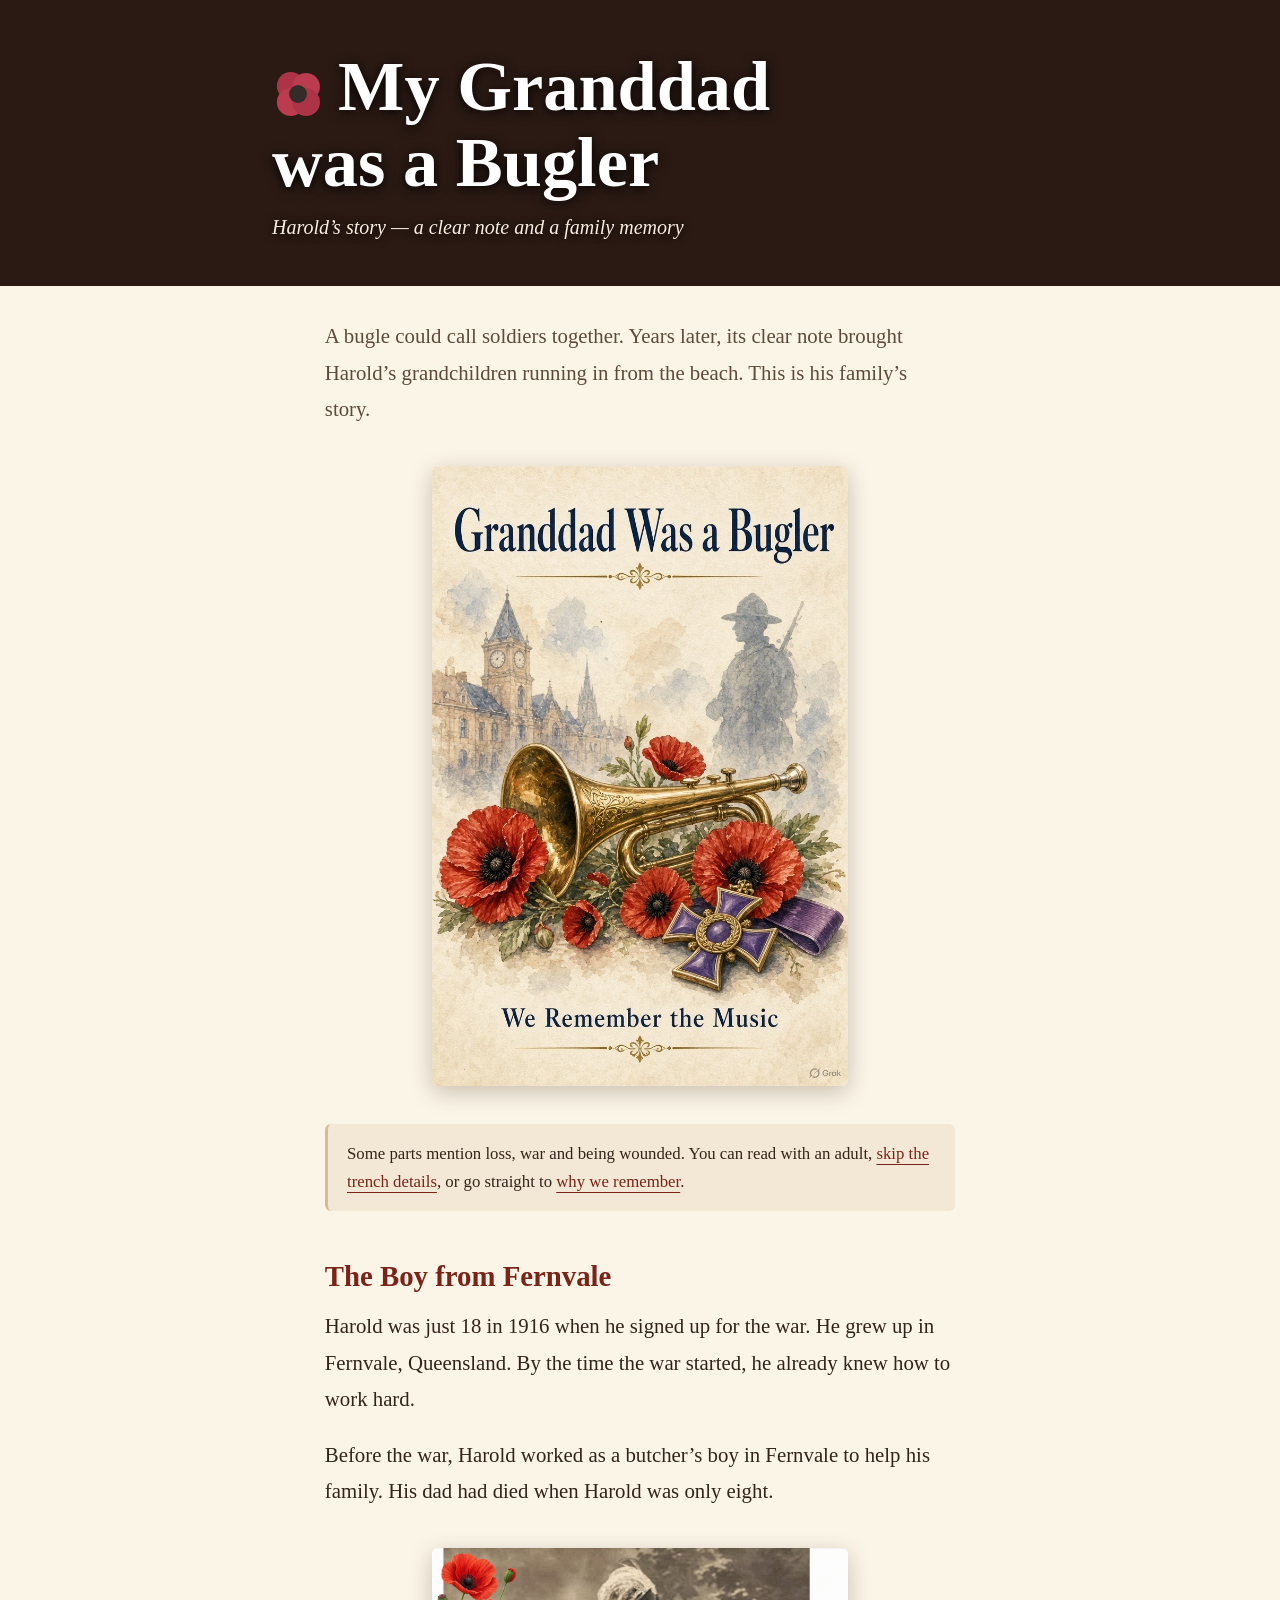
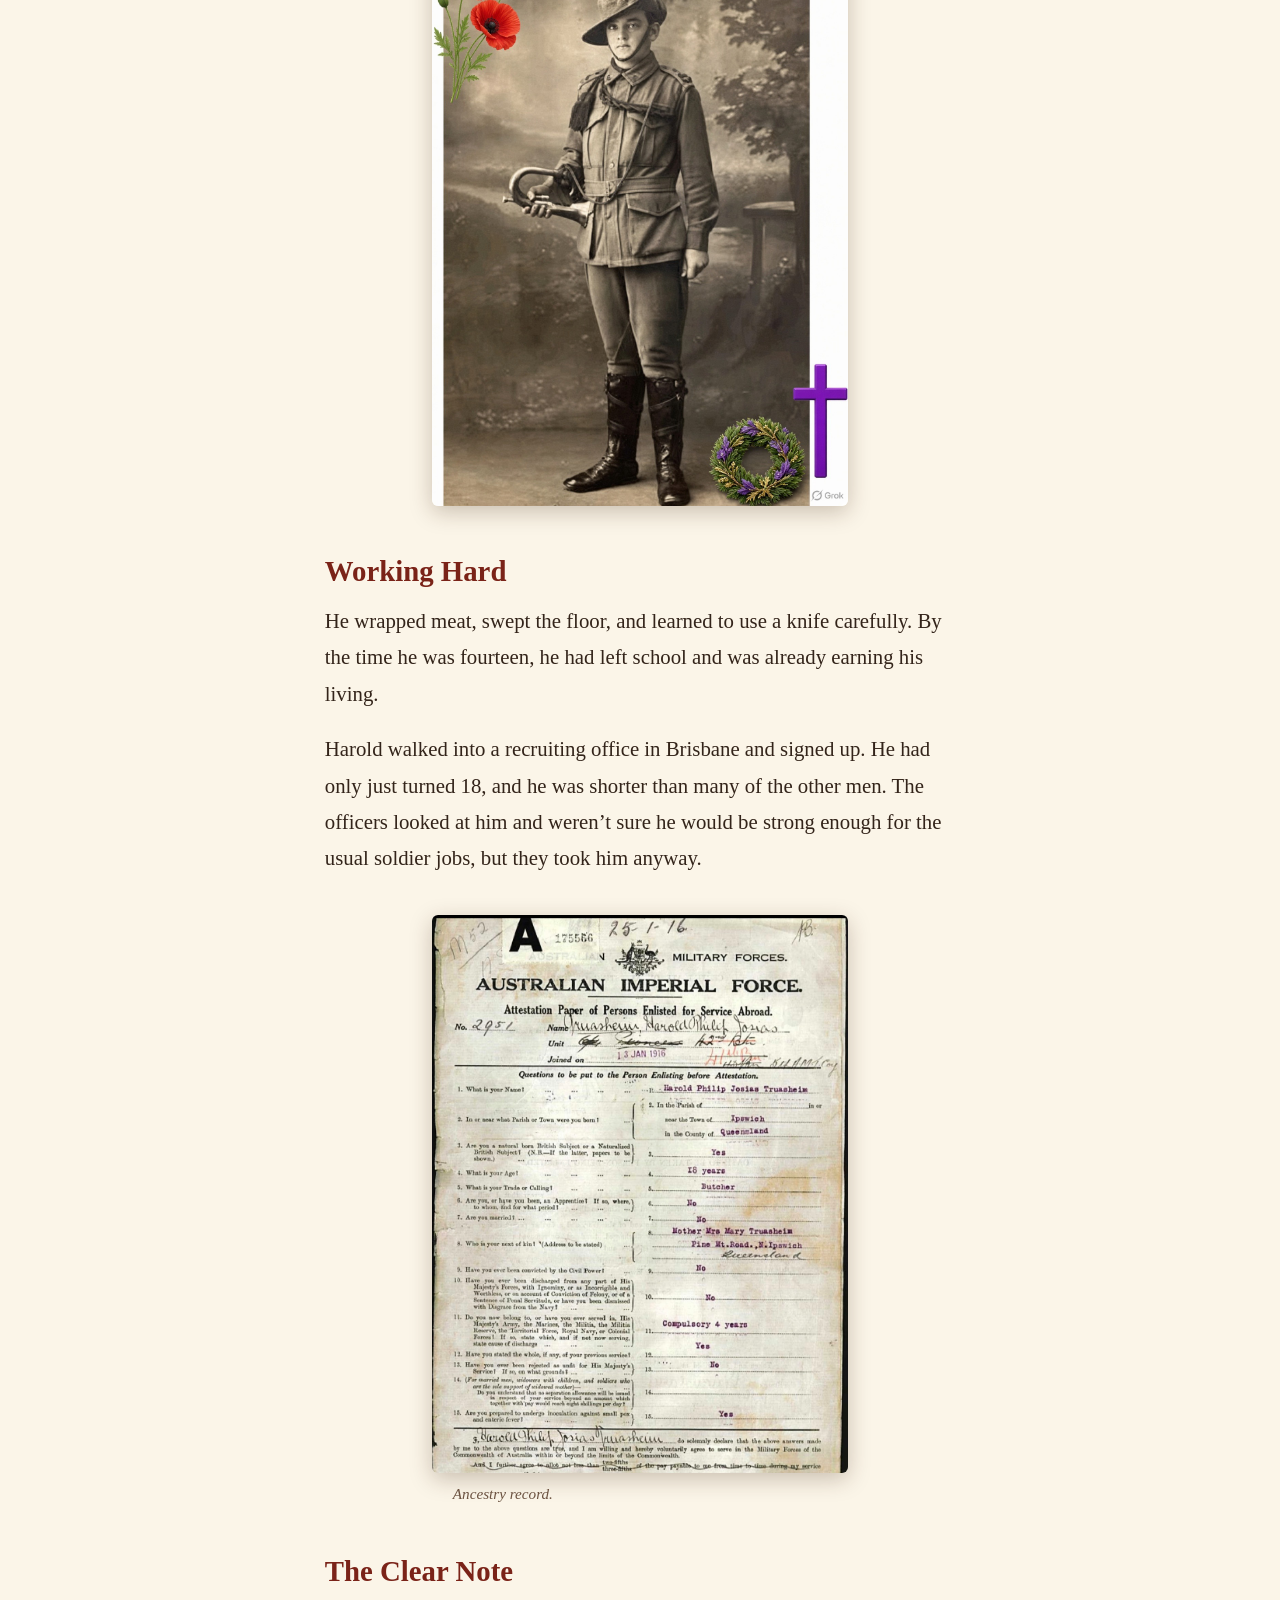
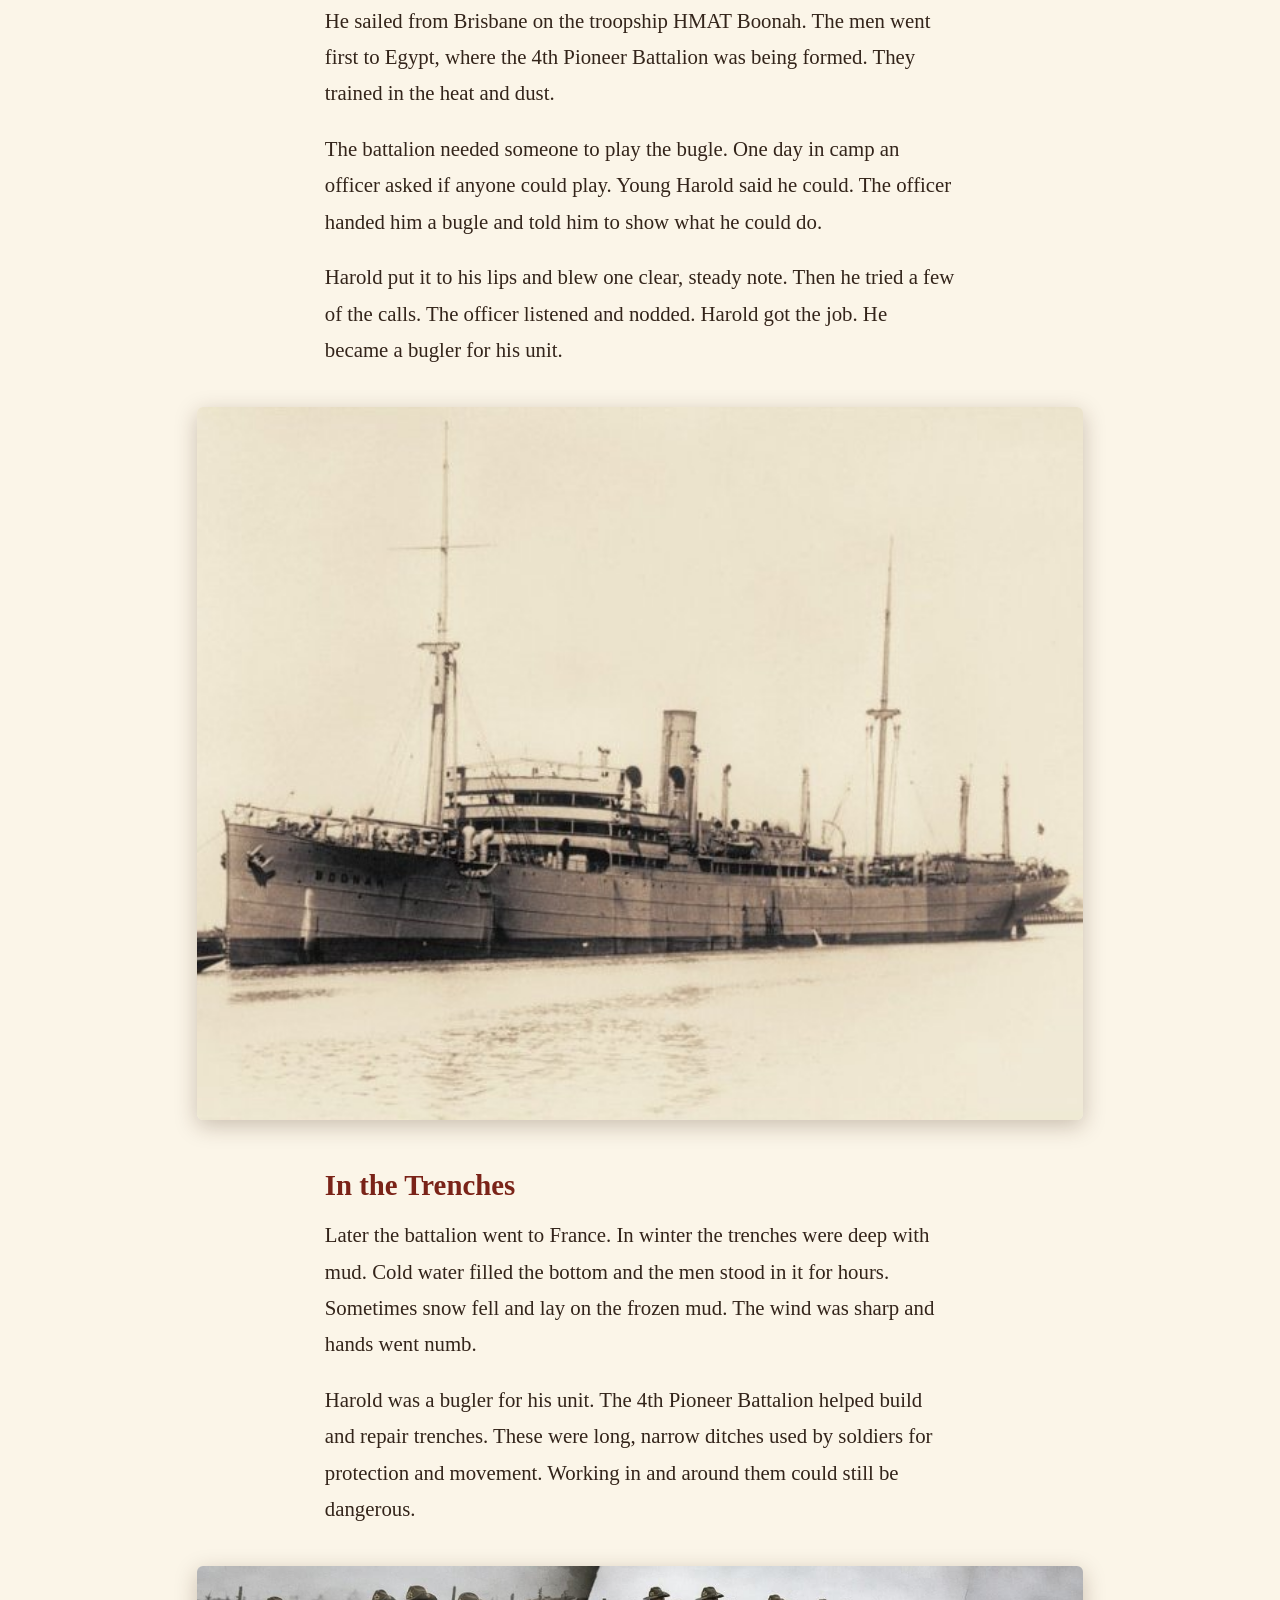
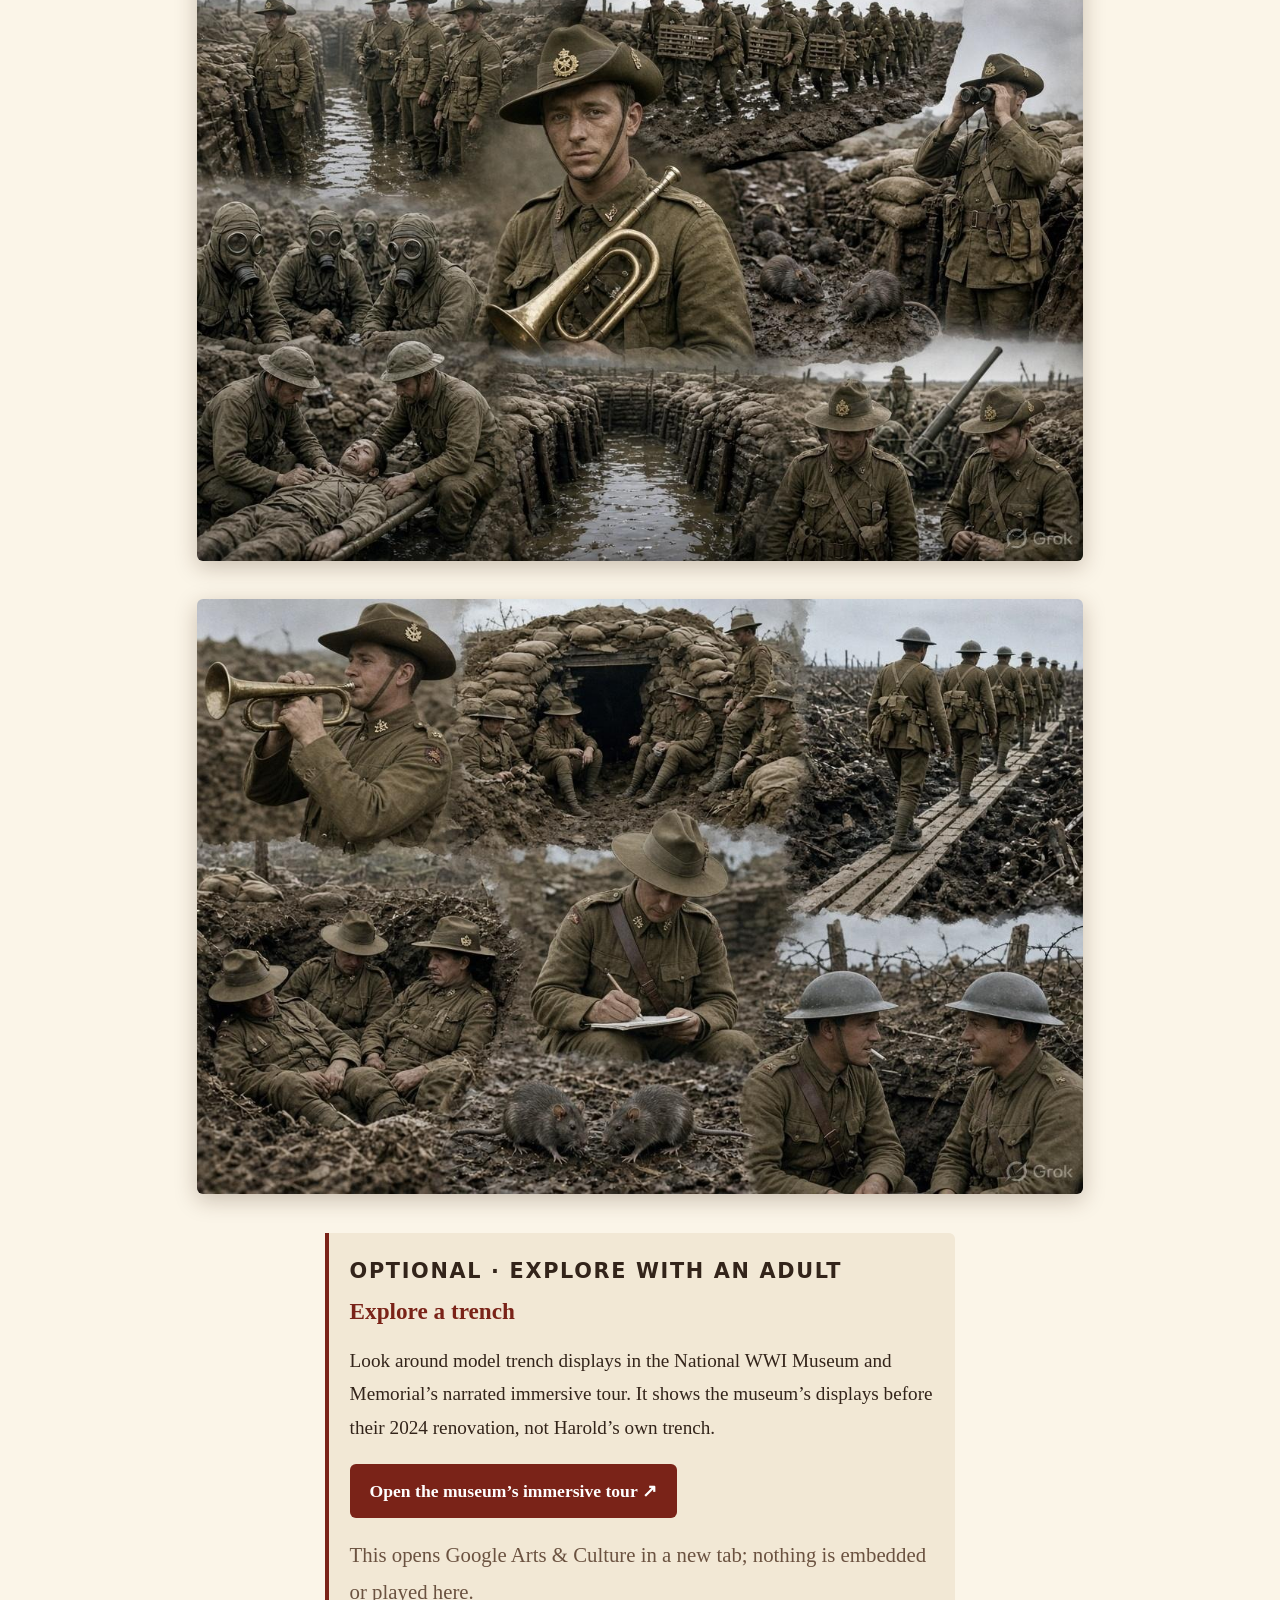
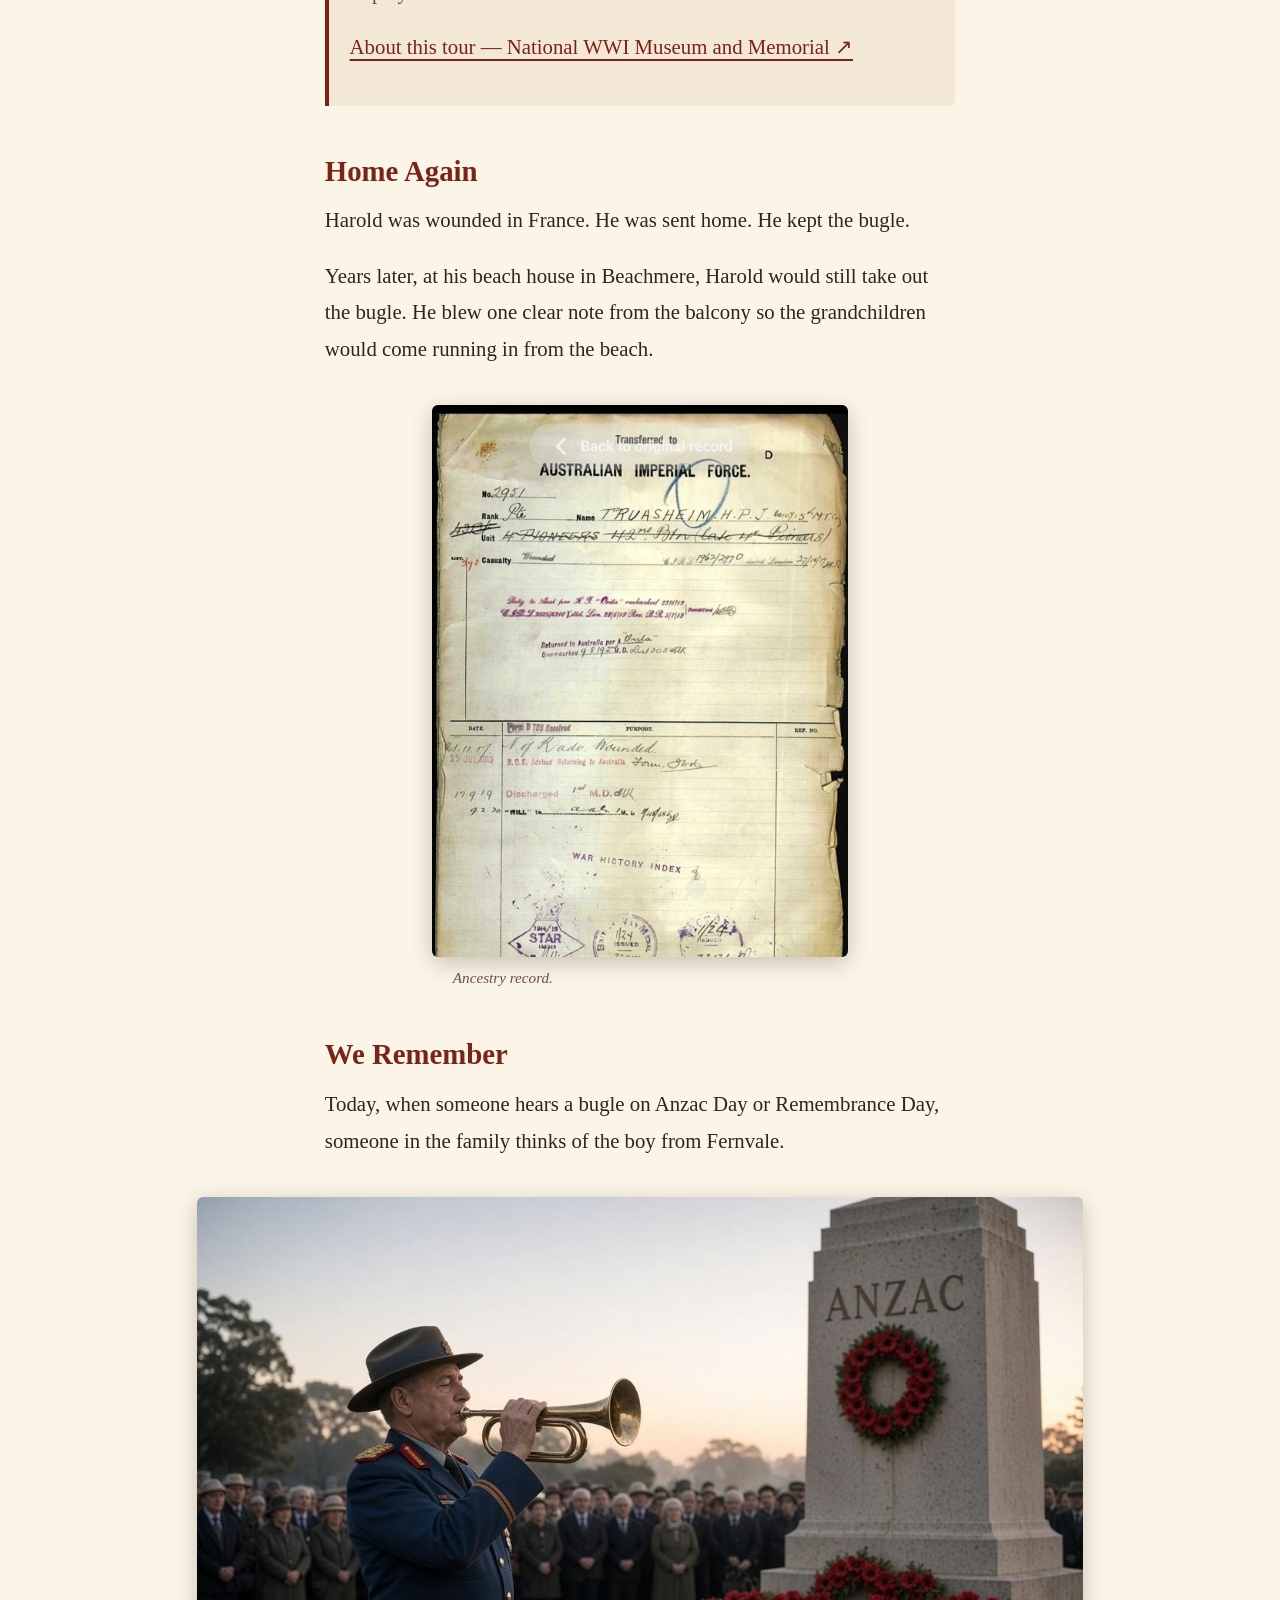
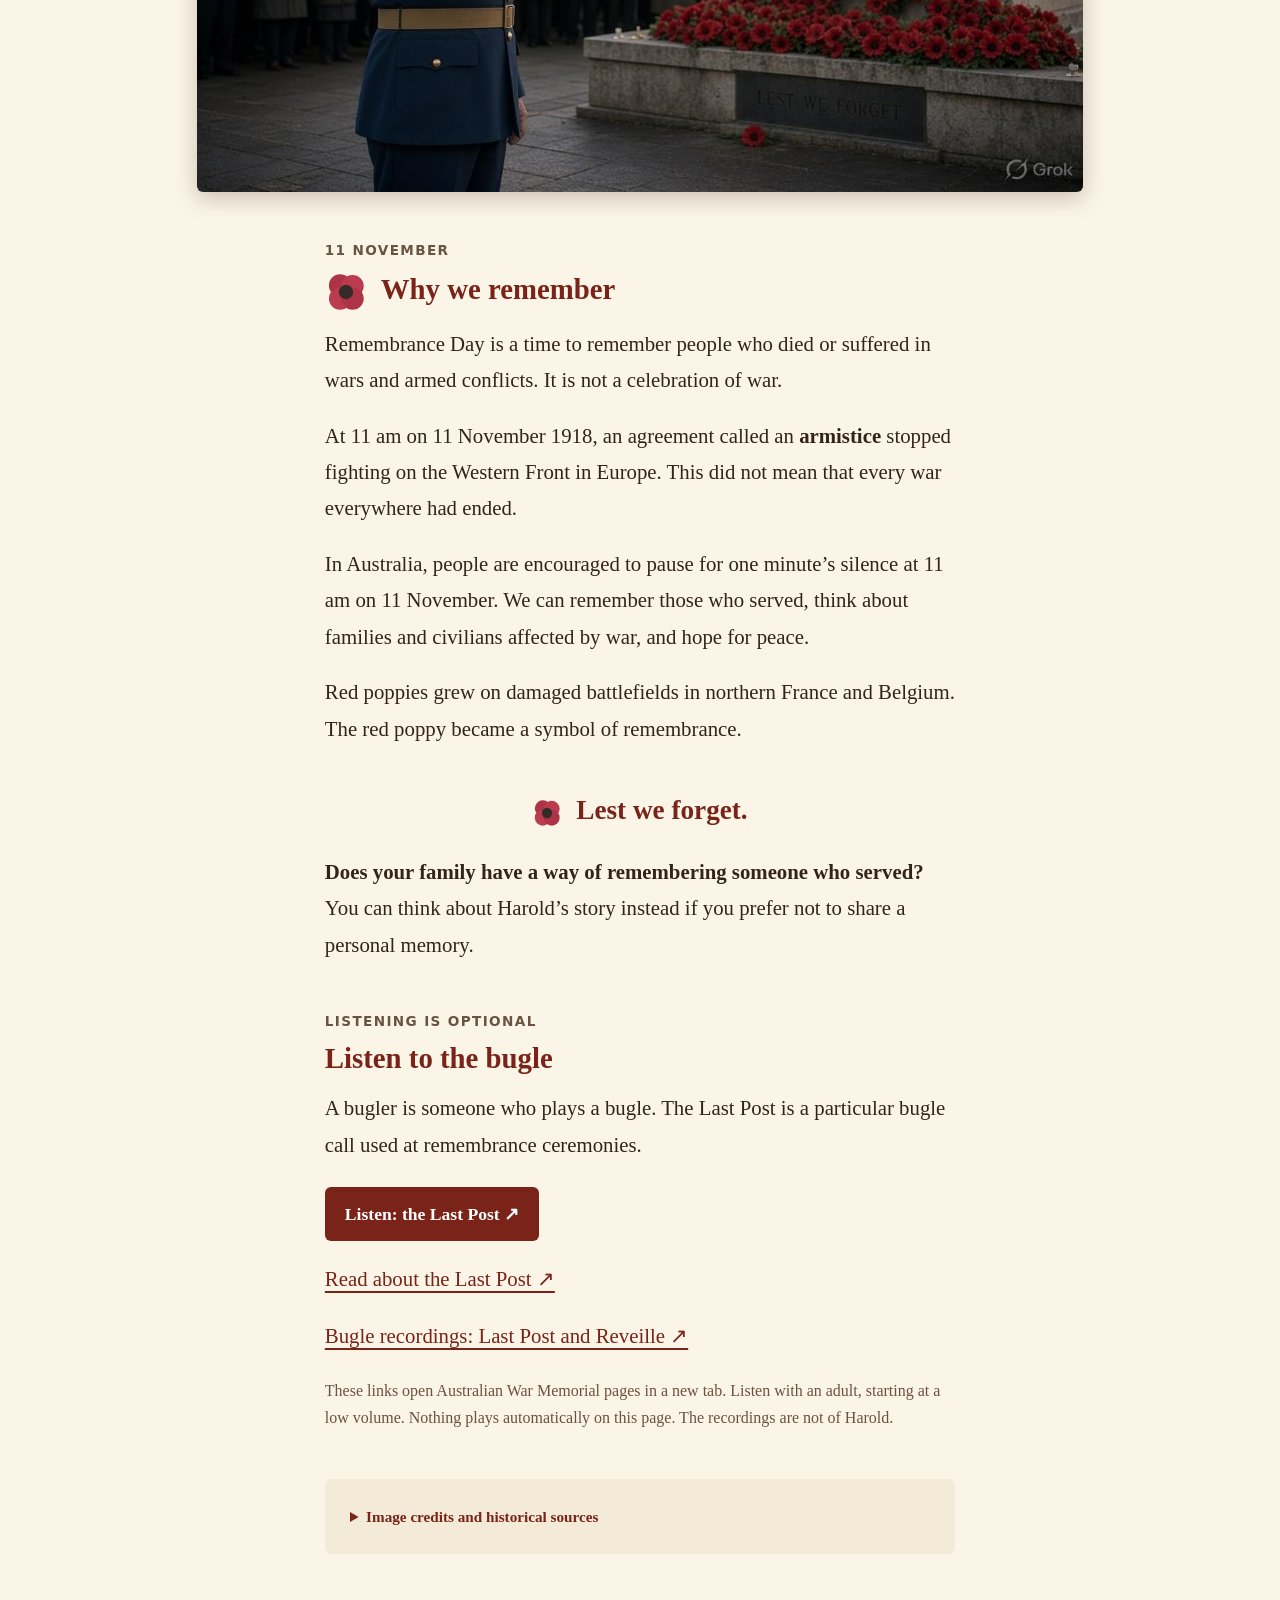
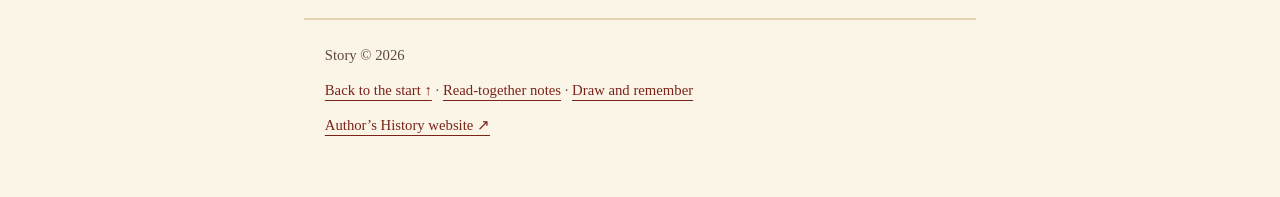
==== index.html @ c942d153 "Remove requested tour guidance passage" ====
<!DOCTYPE html>

<html lang="en-AU"><head><meta charset="utf-8"/><meta content="width=device-width,initial-scale=1" name="viewport"/><meta content="Harold’s family story: a young bugler from Fernvale, a remembered sound, and why we remember on Remembrance Day." name="description"/><title>My Granddad was a Bugler — Harold’s Story</title><link href="assets/site.css?v=20261107-oliver-style" rel="stylesheet"/></head><body><a class="skip" href="#story">Skip to Harold’s story</a><header class="wrap" id="home"><h1><svg aria-hidden="true" class="poppy-mark" focusable="false" height="44" viewbox="0 0 64 64" width="44"><circle cx="23" cy="22" fill="#ad3446" r="17"></circle><circle cx="42" cy="23" fill="#bb3c4e" r="17"></circle><circle cx="23" cy="42" fill="#bb3c4e" r="17"></circle><circle cx="42" cy="42" fill="#ad3446" r="17"></circle><circle cx="32" cy="32" fill="#352c2a" r="11"></circle></svg>My Granddad was a Bugler</h1><p class="subtitle">Harold’s story — a clear note and a family memory</p></header><main class="wrap"><article class="blog-article"><p class="article-intro">A bugle could call soldiers together. Years later, its clear note brought Harold’s grandchildren running in from the beach. This is his family’s story.</p><div class="opening"><figure class="portrait"><a aria-label="Open larger image: Illustrated cover with a bugle and red poppies." href="assets/images/story-01.jpg"><img alt="Illustrated cover with a bugle and red poppies." fetchpriority="high" height="1168" src="assets/images/story-01.jpg" width="784"/></a></figure></div><p class="gentle">Some parts mention loss, war and being wounded. You can read with an adult, <a href="#home-again">skip the trench details</a>, or go straight to <a href="#remember">why we remember</a>.</p><section aria-label="Harold’s story" id="story"><section class="story-part" id="part-1"><h2>The Boy from Fernvale</h2><p>Harold was just 18 in 1916 when he signed up for the war. He grew up in Fernvale, Queensland. By the time the war started, he already knew how to work hard.</p><p>Before the war, Harold worked as a butcher’s boy in Fernvale to help his family. His dad had died when Harold was only eight.</p><figure class="portrait"><a aria-label="Open larger image: Portrait-style picture of a young bugler holding his instrument." href="assets/images/story-02.jpg"><img alt="Portrait-style picture of a young bugler holding his instrument." height="1632" loading="lazy" src="assets/images/story-02.jpg" width="1216"/></a></figure></section><section class="story-part" id="part-2"><h2>Working Hard</h2><p>He wrapped meat, swept the floor, and learned to use a knife carefully. By the time he was fourteen, he had left school and was already earning his living.</p><p>Harold walked into a recruiting office in Brisbane and signed up. He had only just turned 18, and he was shorter than many of the other men. The officers looked at him and weren’t sure he would be strong enough for the usual soldier jobs, but they took him anyway.</p><figure class="portrait"><a aria-label="Open larger image: Harold’s attestation paper." href="assets/images/story-03.jpg?v=clean-attestation-20261107"><img alt="Harold’s attestation paper with its original official markings and handwriting." height="1436" loading="lazy" src="assets/images/story-03.jpg?v=clean-attestation-20261107" width="1070"/></a><figcaption>Ancestry record.</figcaption></figure></section><section class="story-part" id="part-3"><h2>The Clear Note</h2><p>He sailed from Brisbane on the troopship HMAT Boonah. The men went first to Egypt, where the 4th Pioneer Battalion was being formed. They trained in the heat and dust.</p><p>The battalion needed someone to play the bugle. One day in camp an officer asked if anyone could play. Young Harold said he could. The officer handed him a bugle and told him to show what he could do.</p><p>Harold put it to his lips and blew one clear, steady note. Then he tried a few of the calls. The officer listened and nodded. Harold got the job. He became a bugler for his unit.</p><figure class="landscape"><a aria-label="Open larger image: HMAT Boonah photograph." href="assets/images/story-04.jpg"><img alt="Historical photograph of the Australian troopship HMAT Boonah, about 1920." height="512" loading="lazy" src="assets/images/story-04.jpg" width="636"/></a></figure></section><section class="story-part" id="part-4"><h2>In the Trenches</h2><p>Later the battalion went to France. In winter the trenches were deep with mud. Cold water filled the bottom and the men stood in it for hours. Sometimes snow fell and lay on the frozen mud. The wind was sharp and hands went numb.</p><p>Harold was a bugler for his unit. The 4th Pioneer Battalion helped build and repair trenches. These were long, narrow ditches used by soldiers for protection and movement. Working in and around them could still be dangerous.</p><figure class="landscape"><a aria-label="Open larger image: Collage of soldiers and a bugler among muddy trenches." href="assets/images/story-05.jpg"><img alt="Collage of soldiers and a bugler among muddy trenches." height="784" loading="lazy" src="assets/images/story-05.jpg" width="1168"/></a></figure><div class="gallery"><figure class="landscape"><a aria-label="Open larger image: Collage of a bugler playing beside a trench and soldiers resting." href="assets/images/story-07.jpg"><img alt="Collage of a bugler playing beside a trench and soldiers resting." height="784" loading="lazy" src="assets/images/story-07.jpg" width="1168"/></a></figure></div><aside aria-labelledby="tour-heading" class="trench-tour"><p class="tour-kicker">Optional · Explore with an adult</p><h3 id="tour-heading">Explore a trench</h3><p>Look around model trench displays in the National WWI Museum and Memorial’s narrated immersive tour. It shows the museum’s displays before their 2024 renovation, not Harold’s own trench.</p><p><a class="button" href="https://artsandculture.google.com/story/MwXR5svcf515Iw" rel="noopener noreferrer" target="_blank">Open the museum’s immersive tour ↗</a></p><p class="note">This opens Google Arts &amp; Culture in a new tab; nothing is embedded or played here.</p><p class="note"><a href="https://www.theworldwar.org/learn/educator-resource/immersive-tour-trenches-world-war-i" rel="noopener noreferrer" target="_blank">About this tour — National WWI Museum and Memorial ↗</a></p></aside></section><section class="story-part" id="home-again"><h2>Home Again</h2><p>Harold was wounded in France. He was sent home. He kept the bugle.</p><p>Years later, at his beach house in Beachmere, Harold would still take out the bugle. He blew one clear note from the balcony so the grandchildren would come running in from the beach.</p><figure class="portrait"><a aria-label="Open larger image: Harold’s service record." href="assets/images/story-09.jpg?v=clean-service-record-20261107"><img alt="Harold’s service record showing its original handwriting and official stamps." height="1432" loading="lazy" src="assets/images/story-09.jpg?v=clean-service-record-20261107" width="1080"/></a><figcaption>Ancestry record.</figcaption></figure></section><section class="story-part" id="part-6"><h2>We Remember</h2><p>Today, when someone hears a bugle on Anzac Day or Remembrance Day, someone in the family thinks of the boy from Fernvale.</p><figure class="landscape"><a aria-label="Open larger image: Illustration of a bugler playing beside an Anzac memorial and wreaths." href="assets/images/story-10.jpg"><img alt="Illustration of a bugler playing beside an Anzac memorial and wreaths." height="784" loading="lazy" src="assets/images/story-10.jpg" width="1168"/></a></figure></section></section><section class="remember" id="remember"><p class="eyebrow">11 November</p><h2><svg aria-hidden="true" class="poppy-mark" focusable="false" height="44" viewbox="0 0 64 64" width="44"><circle cx="23" cy="22" fill="#ad3446" r="17"></circle><circle cx="42" cy="23" fill="#bb3c4e" r="17"></circle><circle cx="23" cy="42" fill="#bb3c4e" r="17"></circle><circle cx="42" cy="42" fill="#ad3446" r="17"></circle><circle cx="32" cy="32" fill="#352c2a" r="11"></circle></svg>Why we remember</h2><p>Remembrance Day is a time to remember people who died or suffered in wars and armed conflicts. It is not a celebration of war.</p><p>At 11 am on 11 November 1918, an agreement called an <strong>armistice</strong> stopped fighting on the Western Front in Europe. This did not mean that every war everywhere had ended.</p><p>In Australia, people are encouraged to pause for one minute’s silence at 11 am on 11 November. We can remember those who served, think about families and civilians affected by war, and hope for peace.</p><p>Red poppies grew on damaged battlefields in northern France and Belgium. The red poppy became a symbol of remembrance.</p><p class="lest"><svg aria-hidden="true" class="poppy-mark" focusable="false" height="44" viewbox="0 0 64 64" width="44"><circle cx="23" cy="22" fill="#ad3446" r="17"></circle><circle cx="42" cy="23" fill="#bb3c4e" r="17"></circle><circle cx="23" cy="42" fill="#bb3c4e" r="17"></circle><circle cx="42" cy="42" fill="#ad3446" r="17"></circle><circle cx="32" cy="32" fill="#352c2a" r="11"></circle></svg>Lest we forget.</p><p><strong>Does your family have a way of remembering someone who served?</strong> You can think about Harold’s story instead if you prefer not to share a personal memory.</p></section><section class="listen" id="listen"><p class="eyebrow">Listening is optional</p><h2>Listen to the bugle</h2><p>A bugler is someone who plays a bugle. The Last Post is a particular bugle call used at remembrance ceremonies.</p><div class="listen-links"><a class="button" href="https://www.awm.gov.au/anzacathome/remembering-hub/listen" rel="noopener noreferrer" target="_blank">Listen: the Last Post ↗</a><a href="https://www.awm.gov.au/commemoration/customs-and-ceremony/last-post" rel="noopener noreferrer" target="_blank">Read about the Last Post ↗</a><a href="https://www.awm.gov.au/collection/S00265" rel="noopener noreferrer" target="_blank">Bugle recordings: Last Post and Reveille ↗</a></div><p class="note">These links open Australian War Memorial pages in a new tab. Listen with an adult, starting at a low volume. Nothing plays automatically on this page. The recordings are not of Harold.</p></section><details class="sources"><summary>Image credits and historical sources</summary><p>This family recollection has not been independently checked against service records. Some artwork is AI-generated. Illustrations are not presented as authenticated photographs.</p><p>The family identifies the two records as Ancestry records. Their contents have not been independently verified here.</p><p>Ship photograph: <a href="https://commons.wikimedia.org/wiki/File:HMAT_Boonah.jpg">HMAT Boonah, about 1920 — Wikimedia Commons</a>. Photographer not identified on the file page. The file is marked public domain under PD-Australia and PD-1996. This photograph shows the vessel, not a verified image of Harold’s voyage.</p><p>Creators and underlying rights for the other images have not been established; no public-domain status is claimed for them.</p><p>Historical context: <a href="https://www.awm.gov.au/commemoration/remembrance-day/traditions">Australian War Memorial: Origins of Remembrance Day</a>; <a href="https://www.awm.gov.au/commemoration/customs-and-ceremony/poppies">Flanders poppies</a>; <a href="https://www.awm.gov.au/commemoration/customs-and-ceremony/last-post">The Last Post</a>.</p><p>Optional immersive tour: <a href="https://artsandculture.google.com/story/MwXR5svcf515Iw">Trenches — National WWI Museum and Memorial, Google Arts &amp; Culture</a>. The museum describes narrated model-trench exploration with a VR option. It is not a tour of Harold’s personal service locations. Adult preview is recommended.</p><p>4th Pioneer Battalion and trenches: Australian War Memorial records show members <a href="https://www.awm.gov.au/collection/E03358">moving up to the trenches at Le Verguier</a>, <a href="https://www.awm.gov.au/collection/C1223148">digging a support trench at Hamel</a>, and <a href="https://www.awm.gov.au/collection/P11031309">repairing communication trenches near Pozières</a>. These establish the unit’s work, not Harold’s individual duties or where he sounded his bugle. Some linked service histories describe deaths and injuries; adults should preview them.</p></details></article></main><footer class="wrap"><p>Story © 2026</p><p><a href="#home">Back to the start ↑</a> · <a href="teacher/">Read-together notes</a> · <a href="worksheet.html">Draw and remember</a></p><p><a href="https://robmac10.github.io/history.html">Author’s History website ↗</a></p></footer></body></html>
---- assets/site.css ----
*{box-sizing:border-box}html{scroll-behavior:smooth;scroll-padding-top:24px}body{margin:0;background:#fbf3e6;color:#3d332d;font-family:Georgia,"Times New Roman",serif;font-size:24px;line-height:1.8}.wrap{max-width:990px;padding:0 28px;margin:auto}header{padding-top:48px!important;padding-bottom:24px!important}h1,h2,h3{line-height:1.2;text-wrap:balance}h1{font-size:clamp(2.2rem,6vw,3.8rem);color:#8c3040;margin:10px 0}h2{font-size:2.1rem;color:#8c3040}h3{font-size:1.85rem;margin:10px 0 25px}p{margin:0 0 1.15em}.subtitle{font-size:1.5rem}.eyebrow{font:700 .85rem/1.5 system-ui,sans-serif;letter-spacing:.1em;text-transform:uppercase;color:#695444}.note,figcaption{font:1rem/1.65 system-ui,sans-serif;color:#5c5148}a{color:#7c2938;text-underline-offset:5px}a:hover{color:#402b24}nav{display:flex;gap:12px 24px;flex-wrap:wrap;padding:20px 0;border-block:1px solid #d6c5ae;font:700 1.05rem/1.5 system-ui,sans-serif}nav a{padding:8px 0}.opening{display:grid;grid-template-columns:1fr 1.3fr;gap:40px;align-items:center;padding:24px 0 32px}.opening h2{margin-top:0}.opening figure{margin:0}.gentle{background:#eee4d5;border-radius:14px;padding:20px 24px;font-size:1.05rem;line-height:1.7}.story-part{padding:40px 0 36px;border-bottom:1px solid #d9c9b3}.story-part p{max-width:830px}.story-part>.eyebrow{margin:0}.story-part figure{margin:34px auto}.story-part p:not(.eyebrow){font-size:clamp(22px,2.5vw,26px)}figure{margin:24px auto}figure img{display:block;width:100%;height:auto;border-radius:12px;box-shadow:0 8px 24px #68442618}figure a{display:block}.portrait{max-width:520px}.landscape{max-width:860px}figcaption{padding:14px 5px 0}.image-kind{display:block;font-size:.88rem;margin-top:6px;font-style:italic}.gallery{display:grid;gap:22px}.gallery figure{margin:10px auto}.remember,.listen{padding:40px 30px;margin:40px 0;border-radius:20px;background:#fffaf2;border:1px solid #ddc9aa}.remember .eyebrow,.listen .eyebrow{margin-bottom:10px}.remember h2,.listen h2{margin-top:0}.lest{font-size:1.8rem;color:#8c3040;font-weight:bold}.button{display:inline-block;padding:14px 20px;border-radius:12px;background:#87313e;color:#fff;text-decoration:none;font:700 1.08rem/1.5 system-ui,sans-serif}.button:hover{background:#652430;color:#fff}.listen-links{display:flex;flex-direction:column;align-items:flex-start;gap:20px;margin:24px 0}.sources{font:1rem/1.8 system-ui,sans-serif;background:#eee4d5;padding:22px;border-radius:14px}.sources summary{font-weight:bold;cursor:pointer;padding:6px}.sources p{margin-top:18px}.skip{position:absolute;top:-100px;left:12px;padding:15px;background:white;z-index:5}.skip:focus{top:10px}a:focus-visible,summary:focus-visible,button:focus-visible{outline:3px solid #235e69;outline-offset:5px}footer{margin-top:40px!important;padding-block:30px!important;border-top:1px solid #d6c5ae;font:1rem/1.8 system-ui,sans-serif}footer p{margin-bottom:12px}.simple-paper{max-width:850px;margin:40px auto;padding:30px}.drawing-space{height:320px;border:1px solid #aa9681;margin:25px 0;background:white}.writing-space{height:180px;background:repeating-linear-gradient(transparent 0 42px,#c8b9a7 43px 44px)}button{font:inherit;padding:10px 20px;cursor:pointer}.print-tools{display:flex;gap:24px;align-items:center;flex-wrap:wrap;margin-bottom:30px}@media(max-width:650px){.wrap{padding-inline:20px}.opening{grid-template-columns:1fr;gap:26px}.opening figure{max-width:370px;margin:auto}.opening>div{order:-1}header{padding-top:28px!important}h2{font-size:1.85rem}.remember,.listen{padding:26px 20px}.story-part{padding-block:30px}.simple-paper{margin:20px 0;padding:20px}body{font-size:22px}.portrait{max-width:100%}}@media(prefers-reduced-motion:reduce){html{scroll-behavior:auto}}@media print{body{background:white;color:#111;font-size:16pt}.wrap{max-width:none;padding:0}.opening{display:block}.opening figure{max-width:300px}.story-part{break-before:page}figure{break-inside:avoid}.portrait{max-width:300px}.landscape{max-width:550px}nav,.skip,footer,.print-tools{display:none!important}.remember,.listen{padding:16px;border-color:#aaa}a{color:#111}.simple-paper{margin:0;padding:0}.sources{font-size:11pt}}

/* Flowing article layout */
.wrap{max-width:920px}.blog-article{max-width:820px;margin:auto}.article-intro{font-size:1.35rem;color:#6d4a3b;margin:10px 0 34px;line-height:1.7}.opening{display:block;padding:0 0 28px}.opening figure{max-width:420px;margin:0 auto}.story-part{border:0;padding:34px 0 16px}.story-part h2{margin:0 0 24px;font-size:1.85rem;color:#713b3c}.remember,.listen{background:none;border:0;border-top:1px solid #d6c5ae;border-radius:0;padding:34px 0;margin:32px 0}.sources{background:#f1e7d7;font-size:.95rem}.subtitle{font-size:1.2rem;color:#72594b}header{border-bottom:1px solid #d6c5ae;margin-bottom:35px!important}.gallery{gap:20px}@media print{.story-part{break-before:auto}.article-intro{font-size:17pt}}

.poppy-mark{display:inline-block;vertical-align:middle;flex-shrink:0;margin-right:14px;width:42px;height:42px}h1 .poppy-mark{width:52px;height:52px}.lest .poppy-mark{width:30px;height:30px}.trench-tour{margin:34px 0 14px;padding:26px;border-left:4px solid #a93649;border-radius:0 14px 14px 0;background:#f0e5d4}.trench-tour h3{font-size:1.6rem;margin:8px 0 18px}.trench-tour>p:not(.note):not(.tour-kicker){font-size:22px}.tour-kicker{font:700 .8rem/1.6 system-ui,sans-serif;text-transform:uppercase;letter-spacing:.08em;margin-bottom:6px}.trench-tour .note{font:1rem/1.7 system-ui,sans-serif}@media(max-width:650px){h1 .poppy-mark{width:38px;height:38px}.poppy-mark{width:34px;height:34px}.trench-tour{padding:22px 18px}}

/* Oliver companion-blog styling: shared type, palette, measure and image treatment. */
body{background:#fbf5e8;color:#33241a;font-family:Georgia,'Times New Roman',serif;font-size:1.3rem;line-height:1.75}
header.wrap{max-width:none;position:relative;background:#2b1a14;color:#fff;border:0;padding:3rem 1.4rem 2.6rem!important;margin:0 auto 2rem!important}
header h1,header .subtitle{max-width:46rem;margin-left:auto;margin-right:auto}
header h1{font-size:clamp(2.4rem,7vw,4.4rem);line-height:1.08;margin-top:0;margin-bottom:.6rem;color:#fff;text-shadow:0 2px 12px #000}
header .subtitle{font-style:italic;font-size:1.25rem;color:#f8eddf;margin-bottom:0;text-shadow:0 1px 8px #000}
main.wrap{max-width:42rem;margin:0 auto;padding:0 1.3rem 4rem}
.blog-article{max-width:none;margin:0}
.article-intro{font-size:1.3rem;line-height:1.75;color:#5e4a3b;margin:0 0 2rem}
h2,.story-part h2{color:#7a2318;font-size:1.8rem;line-height:1.25;margin:3rem 0 .8rem}
.story-part{padding:0;border:0}.story-part p:not(.eyebrow){font-size:1.3rem;line-height:1.75;max-width:none}
p{margin:0 0 1.2rem}
.opening{padding:0}.opening figure{max-width:26rem;margin:2.4rem auto}
figure,.story-part figure,.gallery figure{margin:2.4rem 0}
figure img{border-radius:6px;box-shadow:0 6px 22px rgba(60,30,10,.25);object-fit:contain;filter:none}
figure.portrait,.story-part figure.portrait{max-width:26rem;margin-left:auto;margin-right:auto}
figure.landscape,.story-part figure.landscape{max-width:none;margin-left:-1.3rem;margin-right:-1.3rem}
figure.landscape img{border-radius:0}
figcaption{font-family:Georgia,'Times New Roman',serif;font-size:.95rem;color:#6b5240;font-style:italic;padding:.6rem 1.3rem 0;line-height:1.5}
.gallery{display:block}
.remember,.listen{background:none;border:0;border-radius:0;padding:0;margin:3rem 0}
.remember h2,.listen h2{margin:0 0 .8rem}
.lest{text-align:center;font-size:1.7rem;color:#7a2318;font-weight:bold;margin-top:2.5rem}
a{color:#7a2318;word-break:break-word}
.button{background:#7a2318;font-family:Georgia,'Times New Roman',serif;font-size:1.1rem;border-radius:6px}
.button:hover{background:#581a12}
.gentle{background:#f2e8d5;border-left:3px solid #d5bc94;border-radius:6px;padding:1rem 1.2rem;font-size:1.05rem;line-height:1.65}
.note{font-family:Georgia,'Times New Roman',serif;font-size:1rem;line-height:1.65;color:#6b5240}
.sources{font-family:Georgia,'Times New Roman',serif;background:#f4ead8;border-radius:6px;font-size:.95rem;line-height:1.65;padding:1.2rem}
.sources summary{color:#7a2318}
footer.wrap{max-width:42rem;margin:0 auto!important;padding:1.5rem 1.3rem 3rem!important;font-family:Georgia,'Times New Roman',serif;font-size:.92rem;line-height:1.55;color:#5e4a3b;border-top:2px solid #e3d2b4}
.trench-tour{background:#f2e8d5;border-left-color:#7a2318;border-radius:0 6px 6px 0;padding:1.3rem;margin:2.4rem 0}
.trench-tour h3{color:#7a2318;font-family:Georgia,'Times New Roman',serif;font-size:1.45rem}
.trench-tour>p:not(.note):not(.tour-kicker){font-size:1.2rem}.trench-tour .note{font-family:Georgia,'Times New Roman',serif}
.simple-paper{max-width:42rem;padding:0 1.3rem;margin:2rem auto}.simple-paper h1{color:#7a2318}
@media(min-width:900px){figure.landscape,.story-part figure.landscape{margin-left:-8rem;margin-right:-8rem}figure.landscape img{border-radius:6px}}
@media(max-width:650px){body{font-size:1.3rem}.story-part p:not(.eyebrow){font-size:1.3rem}header.wrap{padding:2rem 1.3rem!important}header h1{font-size:clamp(2.4rem,7vw,4.4rem)}.remember,.listen{padding:0}.opening figure{max-width:26rem;margin:2.4rem auto}.simple-paper{margin:2rem auto;padding:0 1.3rem}}
@media print{body{background:white;color:#111;font-size:13pt;line-height:1.55}header.wrap{background:white;color:#111;padding:0 0 1rem!important}header h1,header .subtitle{color:#111;text-shadow:none}main.wrap{padding:0;max-width:none}.story-part p:not(.eyebrow){font-size:13pt}figure.landscape,.story-part figure.landscape{margin:1.5rem auto;max-width:100%}figure img{box-shadow:none}.article-intro{font-size:14pt}}
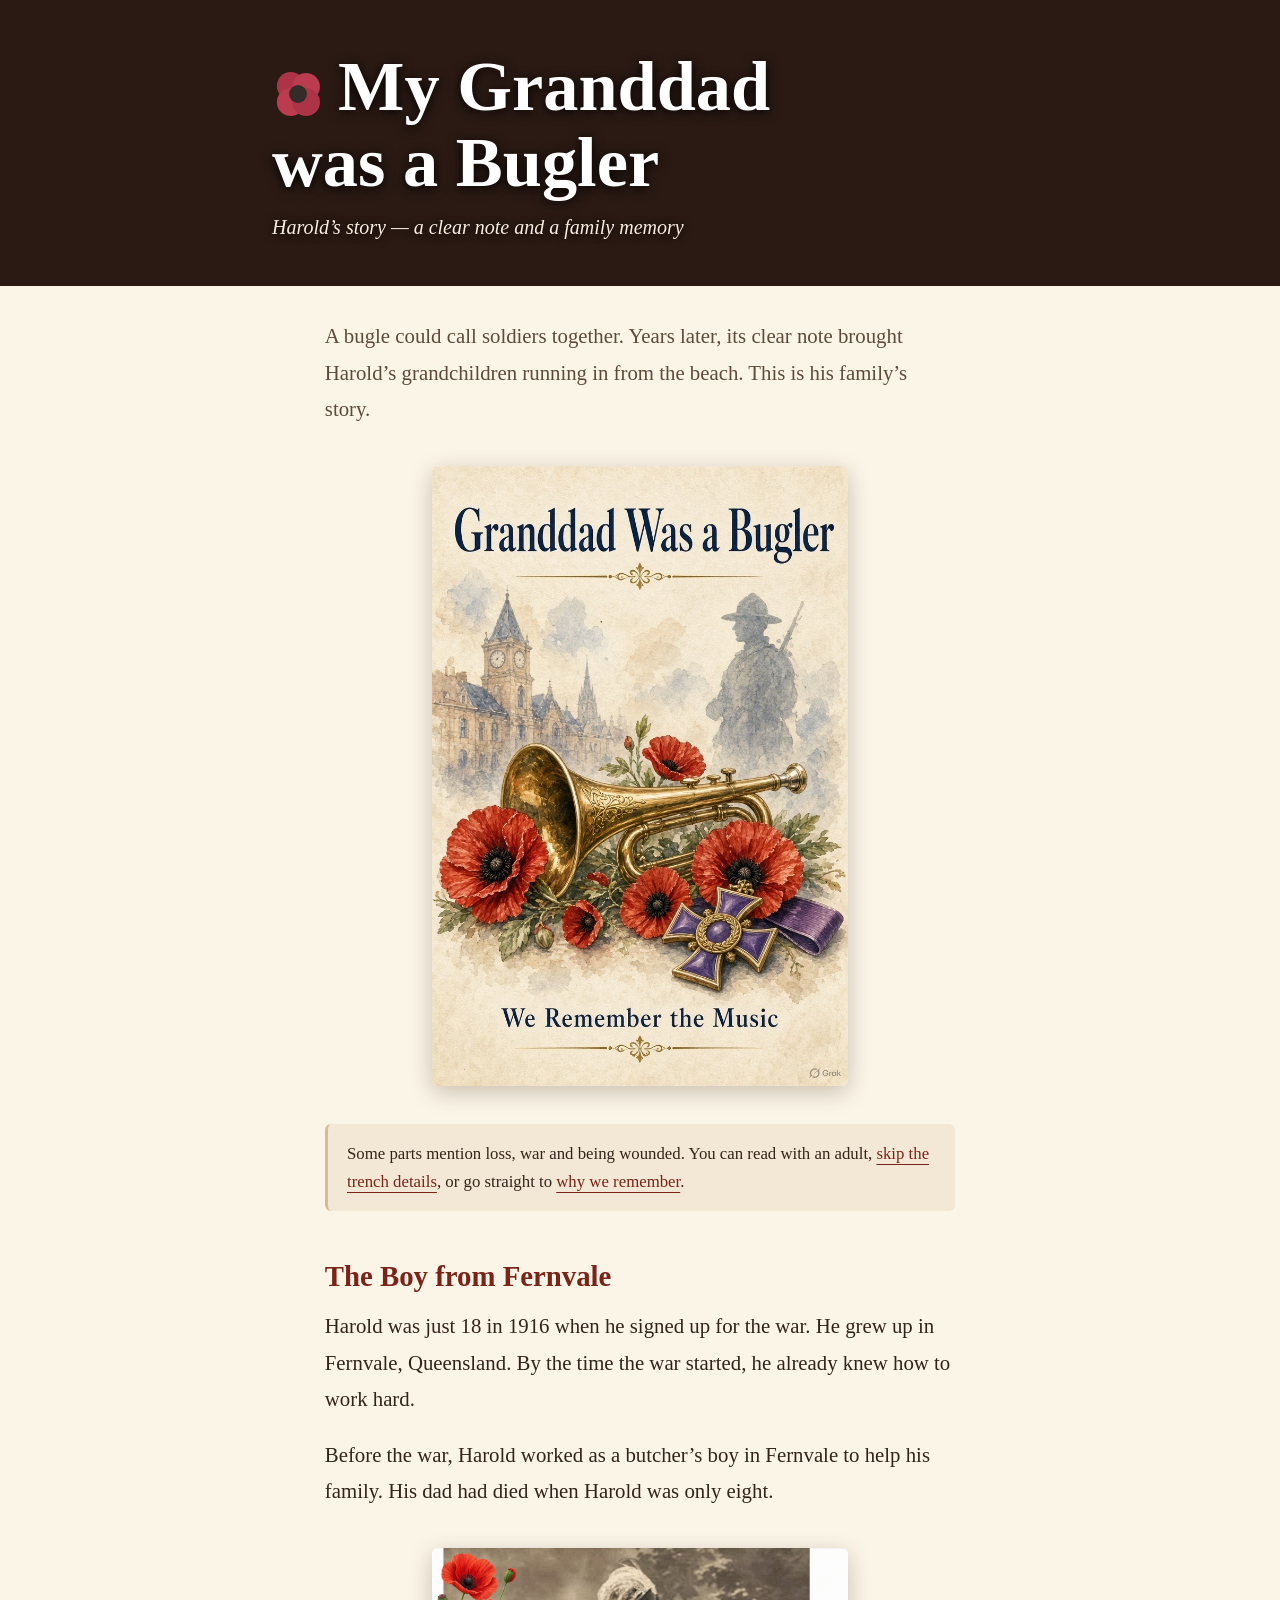
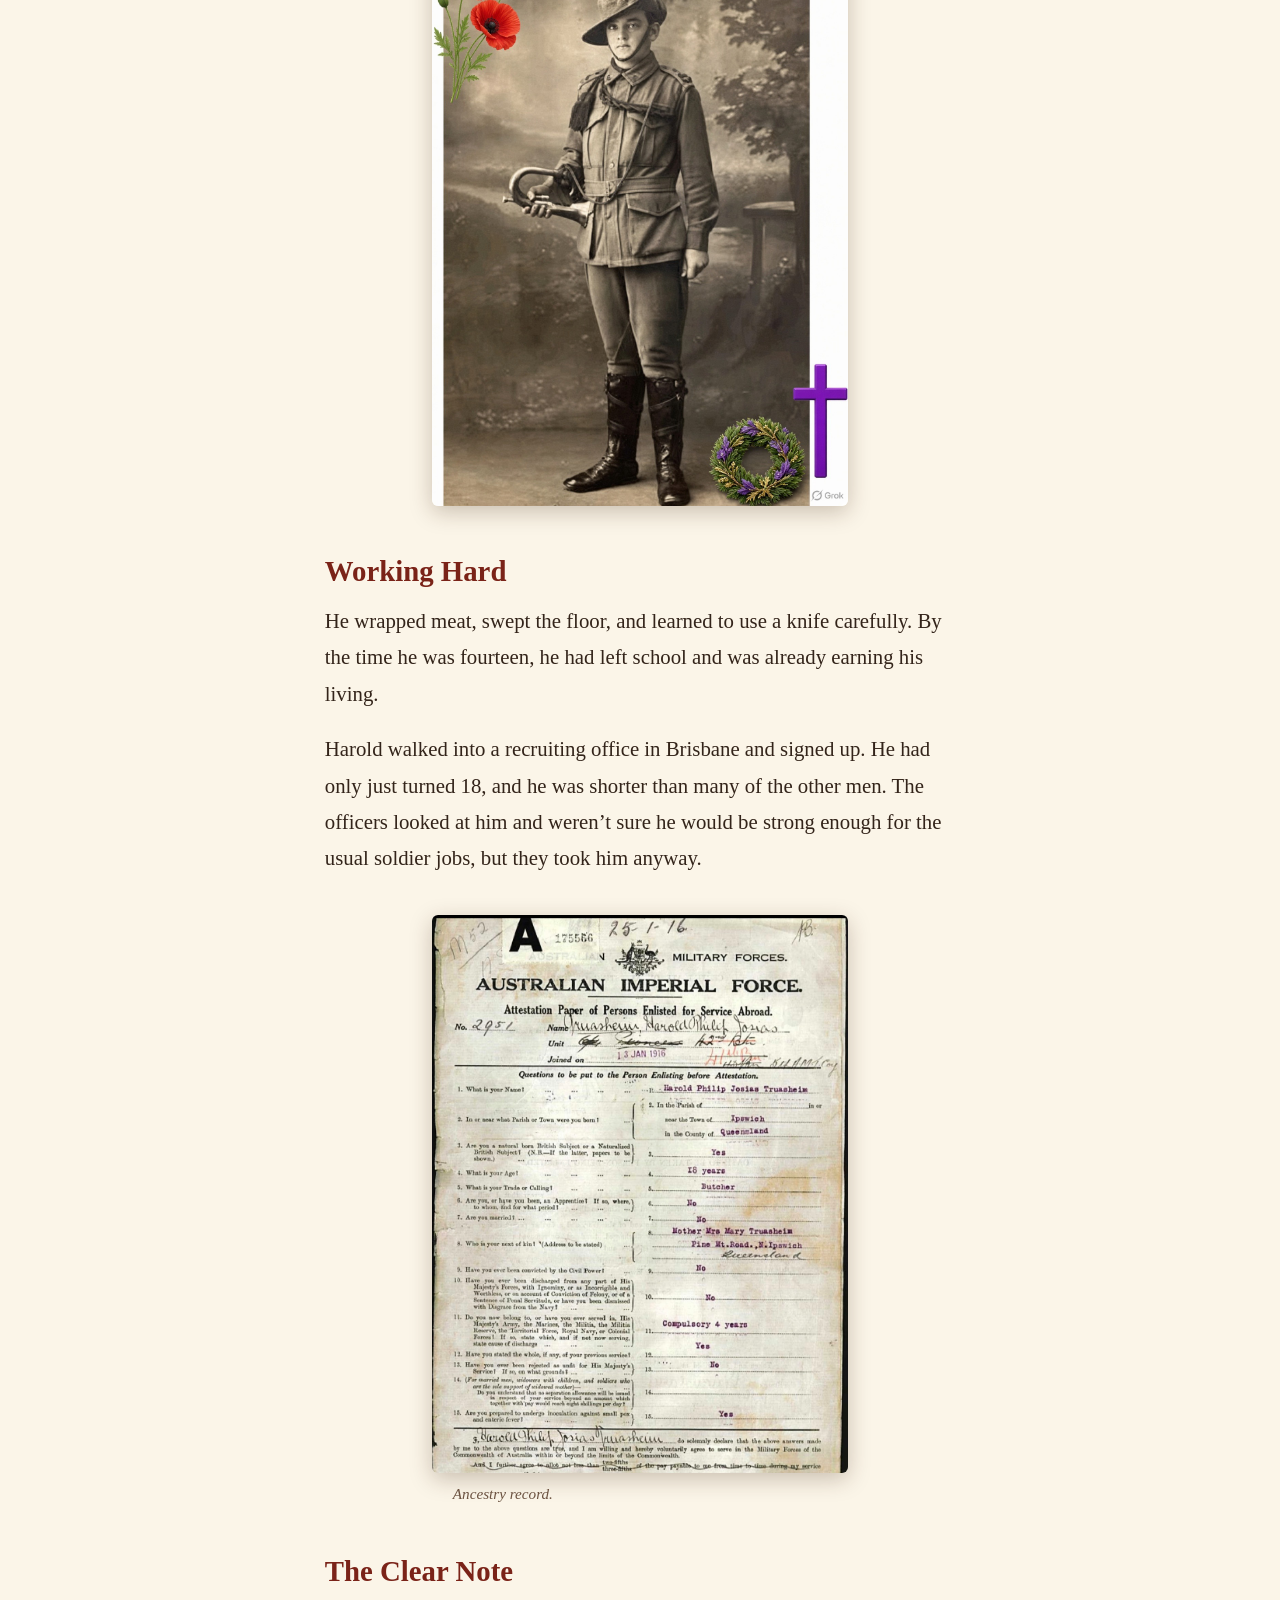
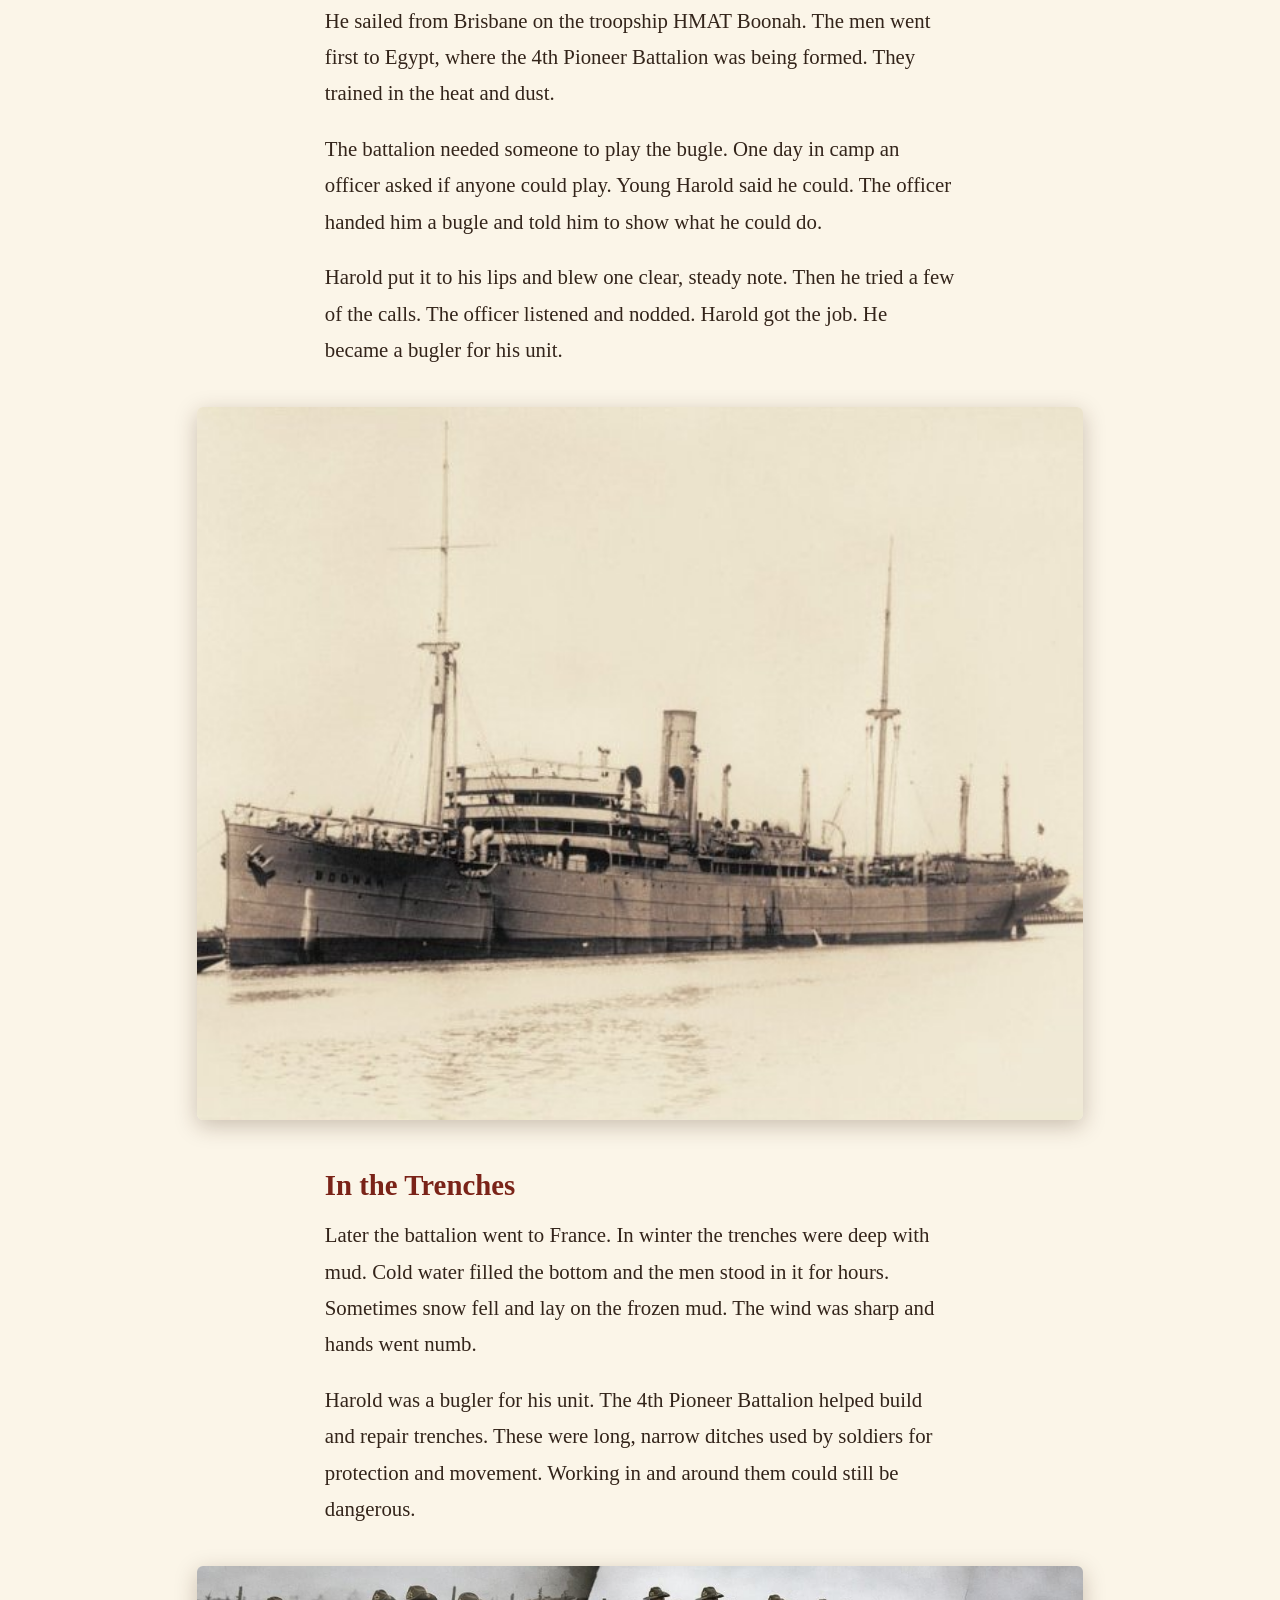
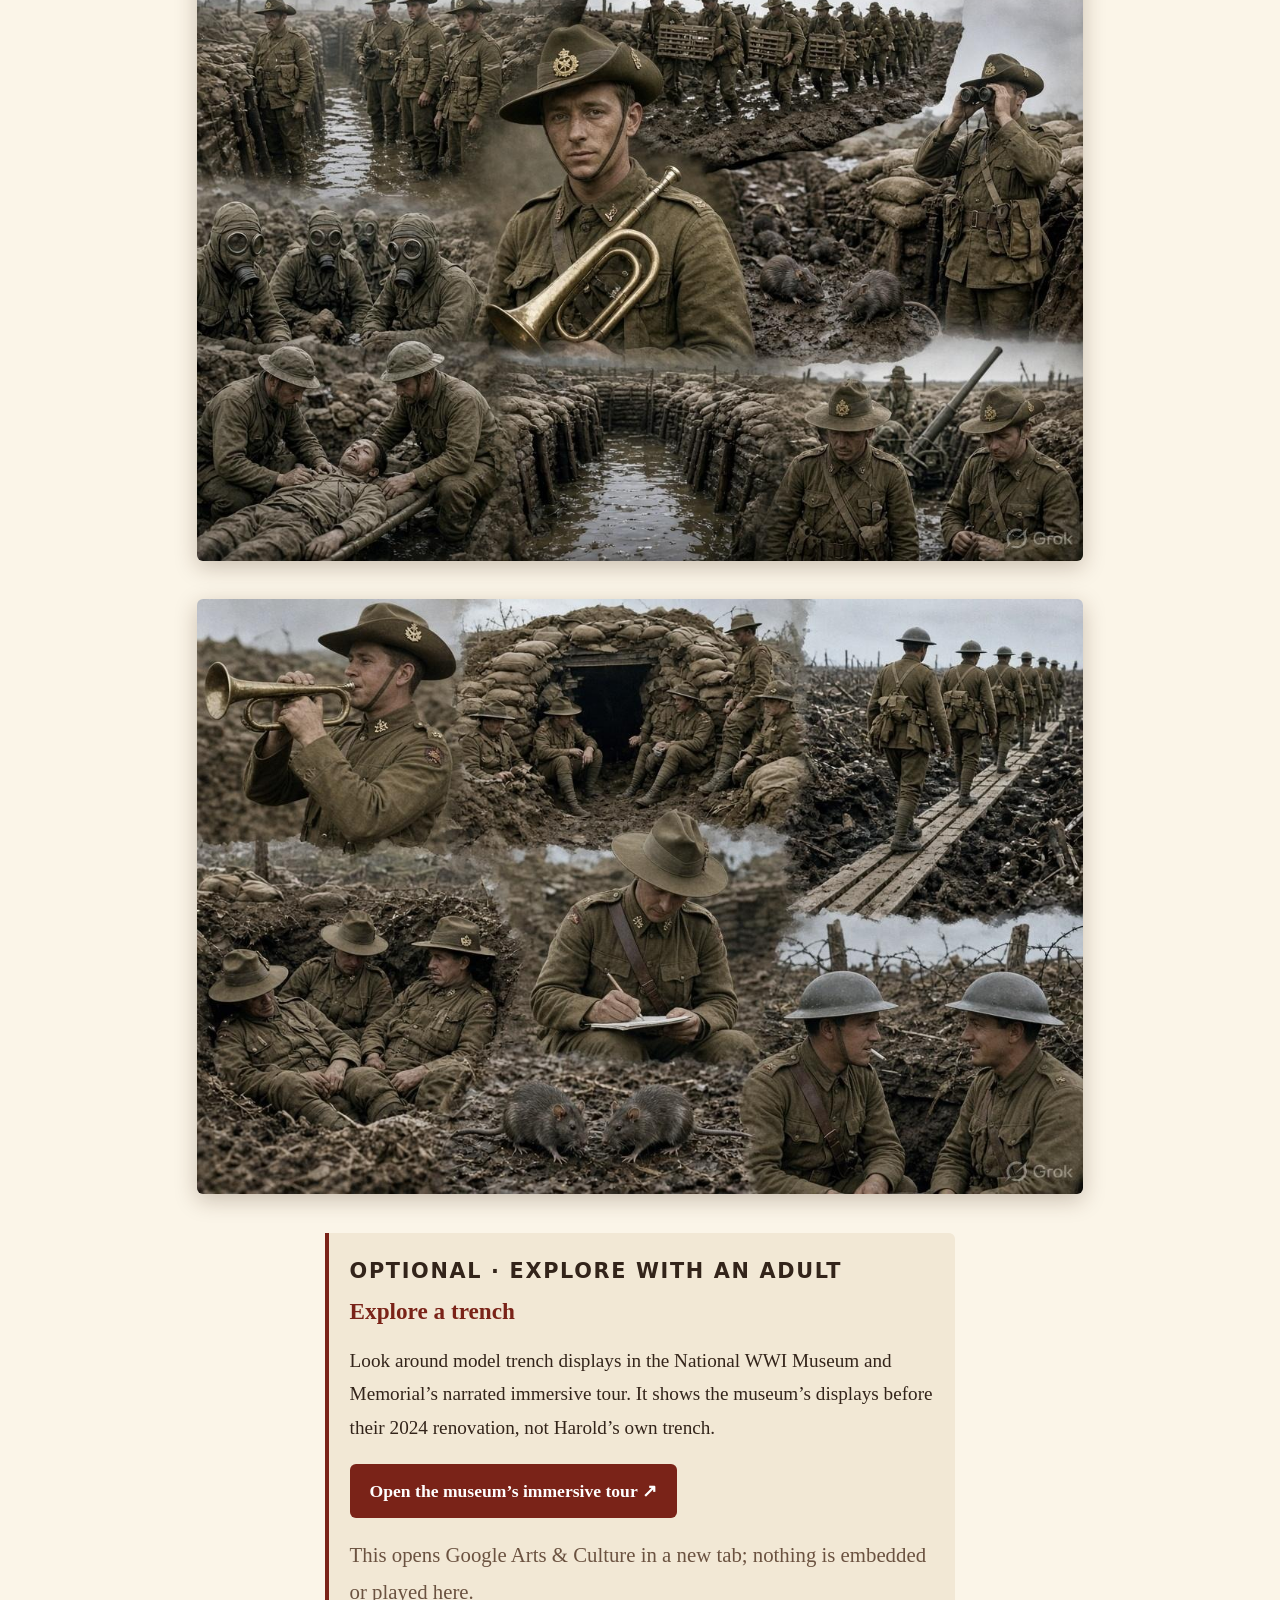
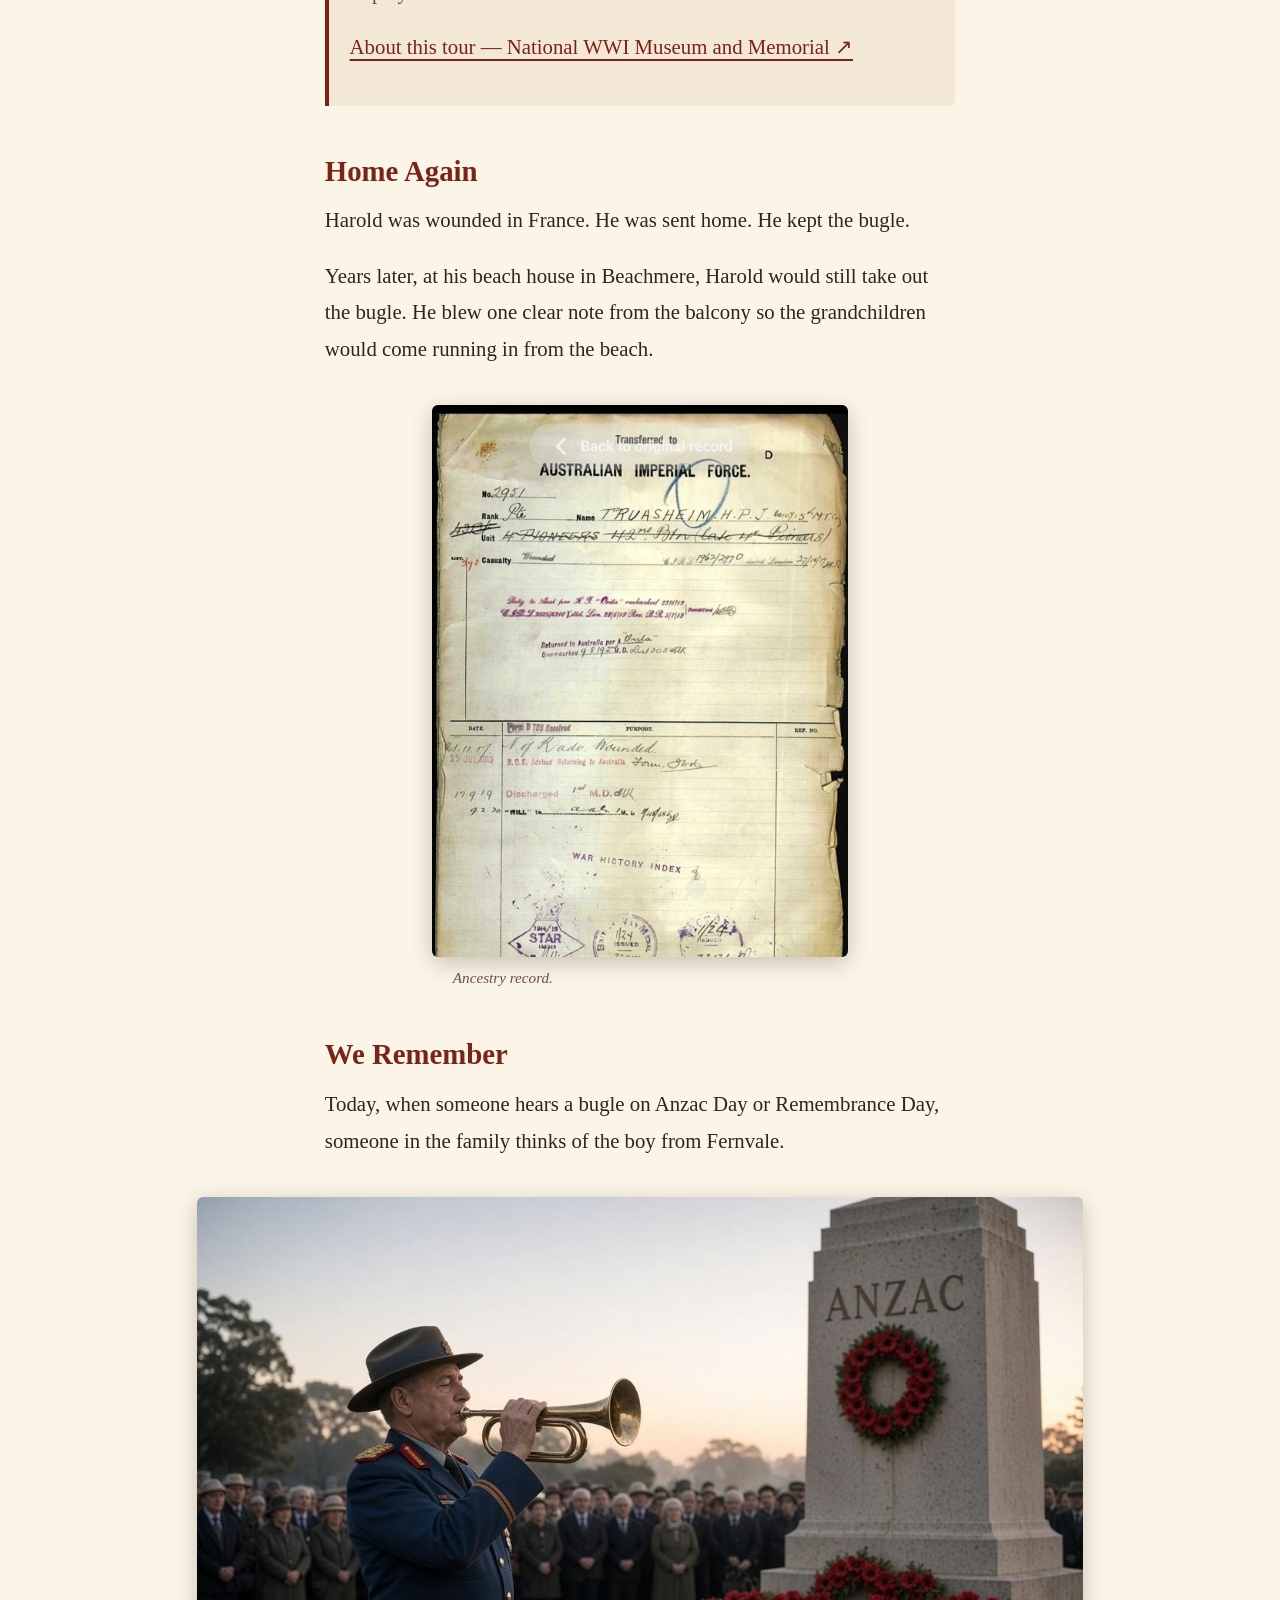
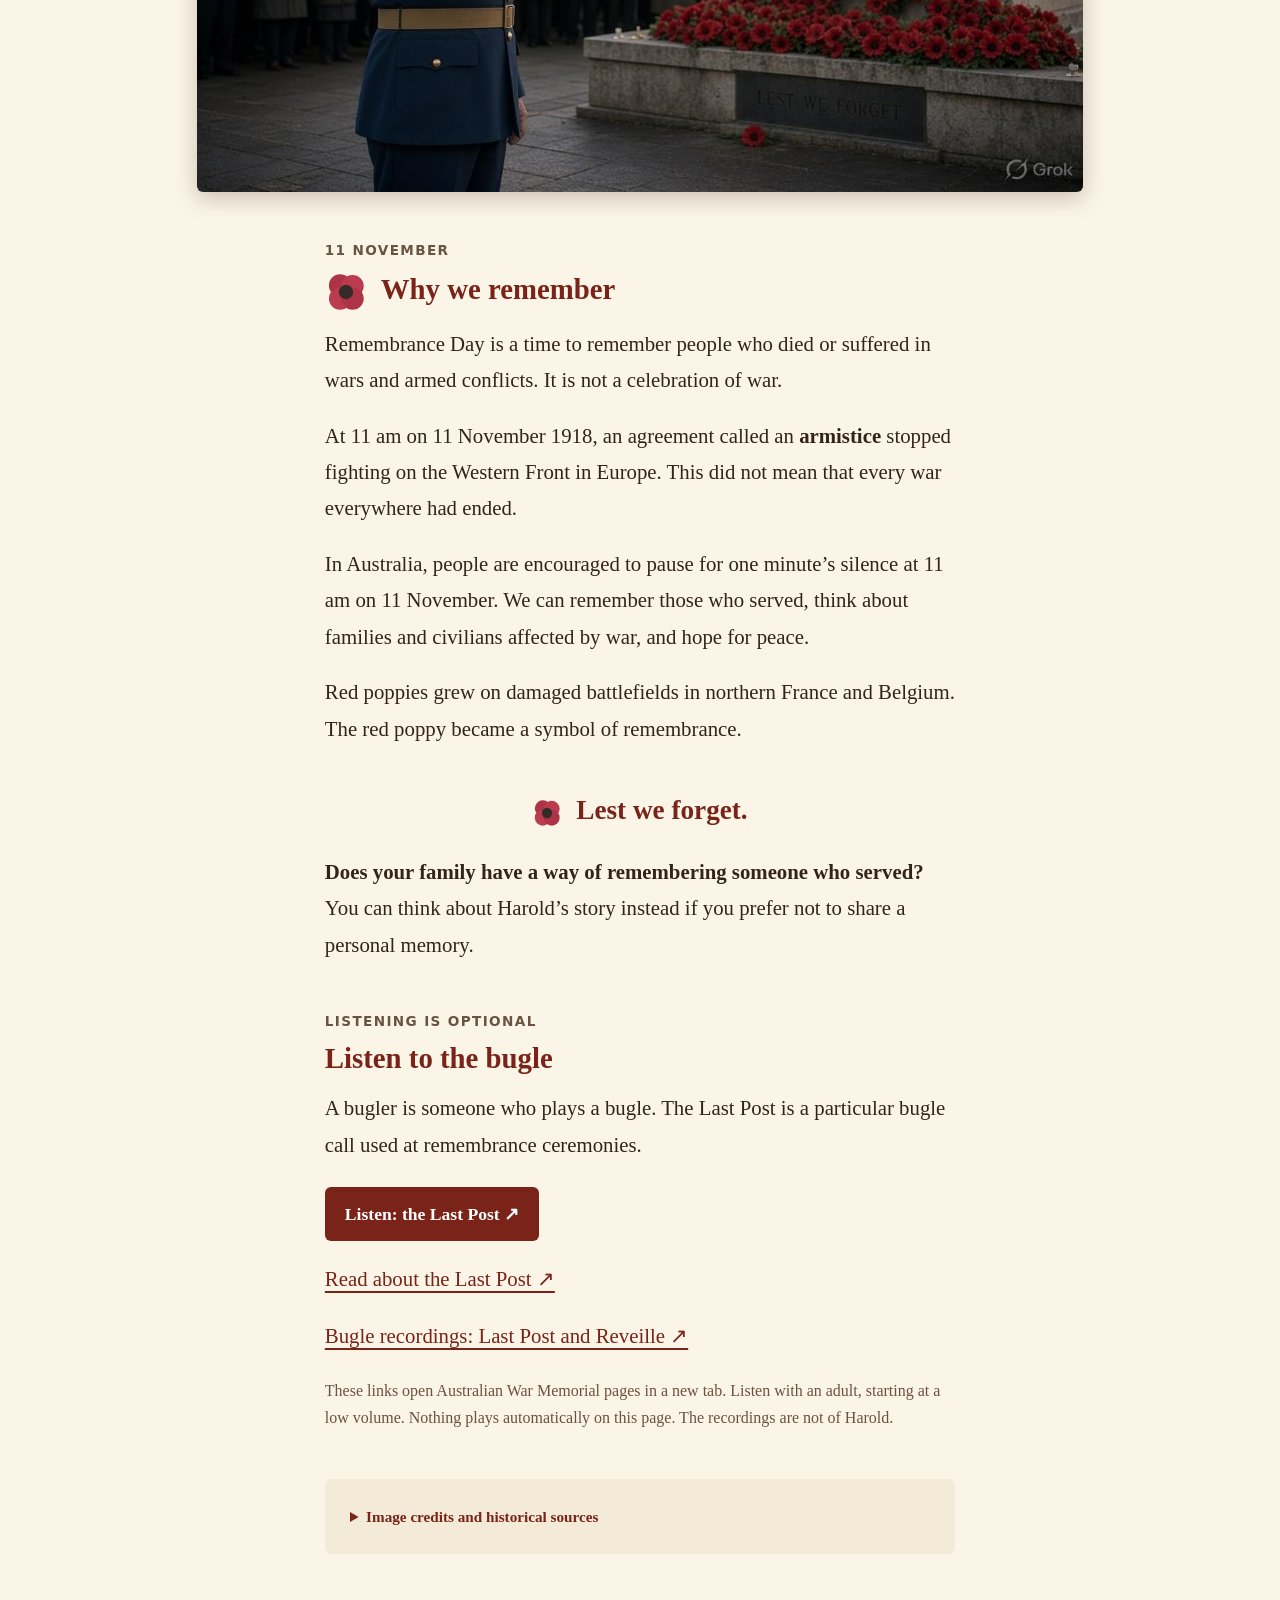
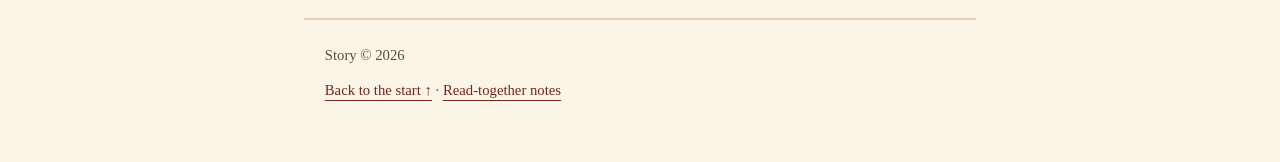
==== commit 1f835672: "Remove author history and drawing worksheet footer links" ====
--- a/index.html
+++ b/index.html
@@ -1,3 +1,3 @@
 <!DOCTYPE html>
 
-<html lang="en-AU"><head><meta charset="utf-8"/><meta content="width=device-width,initial-scale=1" name="viewport"/><meta content="Harold’s family story: a young bugler from Fernvale, a remembered sound, and why we remember on Remembrance Day." name="description"/><title>My Granddad was a Bugler — Harold’s Story</title><link href="assets/site.css?v=20261107-oliver-style" rel="stylesheet"/></head><body><a class="skip" href="#story">Skip to Harold’s story</a><header class="wrap" id="home"><h1><svg aria-hidden="true" class="poppy-mark" focusable="false" height="44" viewbox="0 0 64 64" width="44"><circle cx="23" cy="22" fill="#ad3446" r="17"></circle><circle cx="42" cy="23" fill="#bb3c4e" r="17"></circle><circle cx="23" cy="42" fill="#bb3c4e" r="17"></circle><circle cx="42" cy="42" fill="#ad3446" r="17"></circle><circle cx="32" cy="32" fill="#352c2a" r="11"></circle></svg>My Granddad was a Bugler</h1><p class="subtitle">Harold’s story — a clear note and a family memory</p></header><main class="wrap"><article class="blog-article"><p class="article-intro">A bugle could call soldiers together. Years later, its clear note brought Harold’s grandchildren running in from the beach. This is his family’s story.</p><div class="opening"><figure class="portrait"><a aria-label="Open larger image: Illustrated cover with a bugle and red poppies." href="assets/images/story-01.jpg"><img alt="Illustrated cover with a bugle and red poppies." fetchpriority="high" height="1168" src="assets/images/story-01.jpg" width="784"/></a></figure></div><p class="gentle">Some parts mention loss, war and being wounded. You can read with an adult, <a href="#home-again">skip the trench details</a>, or go straight to <a href="#remember">why we remember</a>.</p><section aria-label="Harold’s story" id="story"><section class="story-part" id="part-1"><h2>The Boy from Fernvale</h2><p>Harold was just 18 in 1916 when he signed up for the war. He grew up in Fernvale, Queensland. By the time the war started, he already knew how to work hard.</p><p>Before the war, Harold worked as a butcher’s boy in Fernvale to help his family. His dad had died when Harold was only eight.</p><figure class="portrait"><a aria-label="Open larger image: Portrait-style picture of a young bugler holding his instrument." href="assets/images/story-02.jpg"><img alt="Portrait-style picture of a young bugler holding his instrument." height="1632" loading="lazy" src="assets/images/story-02.jpg" width="1216"/></a></figure></section><section class="story-part" id="part-2"><h2>Working Hard</h2><p>He wrapped meat, swept the floor, and learned to use a knife carefully. By the time he was fourteen, he had left school and was already earning his living.</p><p>Harold walked into a recruiting office in Brisbane and signed up. He had only just turned 18, and he was shorter than many of the other men. The officers looked at him and weren’t sure he would be strong enough for the usual soldier jobs, but they took him anyway.</p><figure class="portrait"><a aria-label="Open larger image: Harold’s attestation paper." href="assets/images/story-03.jpg?v=clean-attestation-20261107"><img alt="Harold’s attestation paper with its original official markings and handwriting." height="1436" loading="lazy" src="assets/images/story-03.jpg?v=clean-attestation-20261107" width="1070"/></a><figcaption>Ancestry record.</figcaption></figure></section><section class="story-part" id="part-3"><h2>The Clear Note</h2><p>He sailed from Brisbane on the troopship HMAT Boonah. The men went first to Egypt, where the 4th Pioneer Battalion was being formed. They trained in the heat and dust.</p><p>The battalion needed someone to play the bugle. One day in camp an officer asked if anyone could play. Young Harold said he could. The officer handed him a bugle and told him to show what he could do.</p><p>Harold put it to his lips and blew one clear, steady note. Then he tried a few of the calls. The officer listened and nodded. Harold got the job. He became a bugler for his unit.</p><figure class="landscape"><a aria-label="Open larger image: HMAT Boonah photograph." href="assets/images/story-04.jpg"><img alt="Historical photograph of the Australian troopship HMAT Boonah, about 1920." height="512" loading="lazy" src="assets/images/story-04.jpg" width="636"/></a></figure></section><section class="story-part" id="part-4"><h2>In the Trenches</h2><p>Later the battalion went to France. In winter the trenches were deep with mud. Cold water filled the bottom and the men stood in it for hours. Sometimes snow fell and lay on the frozen mud. The wind was sharp and hands went numb.</p><p>Harold was a bugler for his unit. The 4th Pioneer Battalion helped build and repair trenches. These were long, narrow ditches used by soldiers for protection and movement. Working in and around them could still be dangerous.</p><figure class="landscape"><a aria-label="Open larger image: Collage of soldiers and a bugler among muddy trenches." href="assets/images/story-05.jpg"><img alt="Collage of soldiers and a bugler among muddy trenches." height="784" loading="lazy" src="assets/images/story-05.jpg" width="1168"/></a></figure><div class="gallery"><figure class="landscape"><a aria-label="Open larger image: Collage of a bugler playing beside a trench and soldiers resting." href="assets/images/story-07.jpg"><img alt="Collage of a bugler playing beside a trench and soldiers resting." height="784" loading="lazy" src="assets/images/story-07.jpg" width="1168"/></a></figure></div><aside aria-labelledby="tour-heading" class="trench-tour"><p class="tour-kicker">Optional · Explore with an adult</p><h3 id="tour-heading">Explore a trench</h3><p>Look around model trench displays in the National WWI Museum and Memorial’s narrated immersive tour. It shows the museum’s displays before their 2024 renovation, not Harold’s own trench.</p><p><a class="button" href="https://artsandculture.google.com/story/MwXR5svcf515Iw" rel="noopener noreferrer" target="_blank">Open the museum’s immersive tour ↗</a></p><p class="note">This opens Google Arts &amp; Culture in a new tab; nothing is embedded or played here.</p><p class="note"><a href="https://www.theworldwar.org/learn/educator-resource/immersive-tour-trenches-world-war-i" rel="noopener noreferrer" target="_blank">About this tour — National WWI Museum and Memorial ↗</a></p></aside></section><section class="story-part" id="home-again"><h2>Home Again</h2><p>Harold was wounded in France. He was sent home. He kept the bugle.</p><p>Years later, at his beach house in Beachmere, Harold would still take out the bugle. He blew one clear note from the balcony so the grandchildren would come running in from the beach.</p><figure class="portrait"><a aria-label="Open larger image: Harold’s service record." href="assets/images/story-09.jpg?v=clean-service-record-20261107"><img alt="Harold’s service record showing its original handwriting and official stamps." height="1432" loading="lazy" src="assets/images/story-09.jpg?v=clean-service-record-20261107" width="1080"/></a><figcaption>Ancestry record.</figcaption></figure></section><section class="story-part" id="part-6"><h2>We Remember</h2><p>Today, when someone hears a bugle on Anzac Day or Remembrance Day, someone in the family thinks of the boy from Fernvale.</p><figure class="landscape"><a aria-label="Open larger image: Illustration of a bugler playing beside an Anzac memorial and wreaths." href="assets/images/story-10.jpg"><img alt="Illustration of a bugler playing beside an Anzac memorial and wreaths." height="784" loading="lazy" src="assets/images/story-10.jpg" width="1168"/></a></figure></section></section><section class="remember" id="remember"><p class="eyebrow">11 November</p><h2><svg aria-hidden="true" class="poppy-mark" focusable="false" height="44" viewbox="0 0 64 64" width="44"><circle cx="23" cy="22" fill="#ad3446" r="17"></circle><circle cx="42" cy="23" fill="#bb3c4e" r="17"></circle><circle cx="23" cy="42" fill="#bb3c4e" r="17"></circle><circle cx="42" cy="42" fill="#ad3446" r="17"></circle><circle cx="32" cy="32" fill="#352c2a" r="11"></circle></svg>Why we remember</h2><p>Remembrance Day is a time to remember people who died or suffered in wars and armed conflicts. It is not a celebration of war.</p><p>At 11 am on 11 November 1918, an agreement called an <strong>armistice</strong> stopped fighting on the Western Front in Europe. This did not mean that every war everywhere had ended.</p><p>In Australia, people are encouraged to pause for one minute’s silence at 11 am on 11 November. We can remember those who served, think about families and civilians affected by war, and hope for peace.</p><p>Red poppies grew on damaged battlefields in northern France and Belgium. The red poppy became a symbol of remembrance.</p><p class="lest"><svg aria-hidden="true" class="poppy-mark" focusable="false" height="44" viewbox="0 0 64 64" width="44"><circle cx="23" cy="22" fill="#ad3446" r="17"></circle><circle cx="42" cy="23" fill="#bb3c4e" r="17"></circle><circle cx="23" cy="42" fill="#bb3c4e" r="17"></circle><circle cx="42" cy="42" fill="#ad3446" r="17"></circle><circle cx="32" cy="32" fill="#352c2a" r="11"></circle></svg>Lest we forget.</p><p><strong>Does your family have a way of remembering someone who served?</strong> You can think about Harold’s story instead if you prefer not to share a personal memory.</p></section><section class="listen" id="listen"><p class="eyebrow">Listening is optional</p><h2>Listen to the bugle</h2><p>A bugler is someone who plays a bugle. The Last Post is a particular bugle call used at remembrance ceremonies.</p><div class="listen-links"><a class="button" href="https://www.awm.gov.au/anzacathome/remembering-hub/listen" rel="noopener noreferrer" target="_blank">Listen: the Last Post ↗</a><a href="https://www.awm.gov.au/commemoration/customs-and-ceremony/last-post" rel="noopener noreferrer" target="_blank">Read about the Last Post ↗</a><a href="https://www.awm.gov.au/collection/S00265" rel="noopener noreferrer" target="_blank">Bugle recordings: Last Post and Reveille ↗</a></div><p class="note">These links open Australian War Memorial pages in a new tab. Listen with an adult, starting at a low volume. Nothing plays automatically on this page. The recordings are not of Harold.</p></section><details class="sources"><summary>Image credits and historical sources</summary><p>This family recollection has not been independently checked against service records. Some artwork is AI-generated. Illustrations are not presented as authenticated photographs.</p><p>The family identifies the two records as Ancestry records. Their contents have not been independently verified here.</p><p>Ship photograph: <a href="https://commons.wikimedia.org/wiki/File:HMAT_Boonah.jpg">HMAT Boonah, about 1920 — Wikimedia Commons</a>. Photographer not identified on the file page. The file is marked public domain under PD-Australia and PD-1996. This photograph shows the vessel, not a verified image of Harold’s voyage.</p><p>Creators and underlying rights for the other images have not been established; no public-domain status is claimed for them.</p><p>Historical context: <a href="https://www.awm.gov.au/commemoration/remembrance-day/traditions">Australian War Memorial: Origins of Remembrance Day</a>; <a href="https://www.awm.gov.au/commemoration/customs-and-ceremony/poppies">Flanders poppies</a>; <a href="https://www.awm.gov.au/commemoration/customs-and-ceremony/last-post">The Last Post</a>.</p><p>Optional immersive tour: <a href="https://artsandculture.google.com/story/MwXR5svcf515Iw">Trenches — National WWI Museum and Memorial, Google Arts &amp; Culture</a>. The museum describes narrated model-trench exploration with a VR option. It is not a tour of Harold’s personal service locations. Adult preview is recommended.</p><p>4th Pioneer Battalion and trenches: Australian War Memorial records show members <a href="https://www.awm.gov.au/collection/E03358">moving up to the trenches at Le Verguier</a>, <a href="https://www.awm.gov.au/collection/C1223148">digging a support trench at Hamel</a>, and <a href="https://www.awm.gov.au/collection/P11031309">repairing communication trenches near Pozières</a>. These establish the unit’s work, not Harold’s individual duties or where he sounded his bugle. Some linked service histories describe deaths and injuries; adults should preview them.</p></details></article></main><footer class="wrap"><p>Story © 2026</p><p><a href="#home">Back to the start ↑</a> · <a href="teacher/">Read-together notes</a> · <a href="worksheet.html">Draw and remember</a></p><p><a href="https://robmac10.github.io/history.html">Author’s History website ↗</a></p></footer></body></html>+<html lang="en-AU"><head><meta charset="utf-8"/><meta content="width=device-width,initial-scale=1" name="viewport"/><meta content="Harold’s family story: a young bugler from Fernvale, a remembered sound, and why we remember on Remembrance Day." name="description"/><title>My Granddad was a Bugler — Harold’s Story</title><link href="assets/site.css?v=20261107-oliver-style" rel="stylesheet"/></head><body><a class="skip" href="#story">Skip to Harold’s story</a><header class="wrap" id="home"><h1><svg aria-hidden="true" class="poppy-mark" focusable="false" height="44" viewbox="0 0 64 64" width="44"><circle cx="23" cy="22" fill="#ad3446" r="17"></circle><circle cx="42" cy="23" fill="#bb3c4e" r="17"></circle><circle cx="23" cy="42" fill="#bb3c4e" r="17"></circle><circle cx="42" cy="42" fill="#ad3446" r="17"></circle><circle cx="32" cy="32" fill="#352c2a" r="11"></circle></svg>My Granddad was a Bugler</h1><p class="subtitle">Harold’s story — a clear note and a family memory</p></header><main class="wrap"><article class="blog-article"><p class="article-intro">A bugle could call soldiers together. Years later, its clear note brought Harold’s grandchildren running in from the beach. This is his family’s story.</p><div class="opening"><figure class="portrait"><a aria-label="Open larger image: Illustrated cover with a bugle and red poppies." href="assets/images/story-01.jpg"><img alt="Illustrated cover with a bugle and red poppies." fetchpriority="high" height="1168" src="assets/images/story-01.jpg" width="784"/></a></figure></div><p class="gentle">Some parts mention loss, war and being wounded. You can read with an adult, <a href="#home-again">skip the trench details</a>, or go straight to <a href="#remember">why we remember</a>.</p><section aria-label="Harold’s story" id="story"><section class="story-part" id="part-1"><h2>The Boy from Fernvale</h2><p>Harold was just 18 in 1916 when he signed up for the war. He grew up in Fernvale, Queensland. By the time the war started, he already knew how to work hard.</p><p>Before the war, Harold worked as a butcher’s boy in Fernvale to help his family. His dad had died when Harold was only eight.</p><figure class="portrait"><a aria-label="Open larger image: Portrait-style picture of a young bugler holding his instrument." href="assets/images/story-02.jpg"><img alt="Portrait-style picture of a young bugler holding his instrument." height="1632" loading="lazy" src="assets/images/story-02.jpg" width="1216"/></a></figure></section><section class="story-part" id="part-2"><h2>Working Hard</h2><p>He wrapped meat, swept the floor, and learned to use a knife carefully. By the time he was fourteen, he had left school and was already earning his living.</p><p>Harold walked into a recruiting office in Brisbane and signed up. He had only just turned 18, and he was shorter than many of the other men. The officers looked at him and weren’t sure he would be strong enough for the usual soldier jobs, but they took him anyway.</p><figure class="portrait"><a aria-label="Open larger image: Harold’s attestation paper." href="assets/images/story-03.jpg?v=clean-attestation-20261107"><img alt="Harold’s attestation paper with its original official markings and handwriting." height="1436" loading="lazy" src="assets/images/story-03.jpg?v=clean-attestation-20261107" width="1070"/></a><figcaption>Ancestry record.</figcaption></figure></section><section class="story-part" id="part-3"><h2>The Clear Note</h2><p>He sailed from Brisbane on the troopship HMAT Boonah. The men went first to Egypt, where the 4th Pioneer Battalion was being formed. They trained in the heat and dust.</p><p>The battalion needed someone to play the bugle. One day in camp an officer asked if anyone could play. Young Harold said he could. The officer handed him a bugle and told him to show what he could do.</p><p>Harold put it to his lips and blew one clear, steady note. Then he tried a few of the calls. The officer listened and nodded. Harold got the job. He became a bugler for his unit.</p><figure class="landscape"><a aria-label="Open larger image: HMAT Boonah photograph." href="assets/images/story-04.jpg"><img alt="Historical photograph of the Australian troopship HMAT Boonah, about 1920." height="512" loading="lazy" src="assets/images/story-04.jpg" width="636"/></a></figure></section><section class="story-part" id="part-4"><h2>In the Trenches</h2><p>Later the battalion went to France. In winter the trenches were deep with mud. Cold water filled the bottom and the men stood in it for hours. Sometimes snow fell and lay on the frozen mud. The wind was sharp and hands went numb.</p><p>Harold was a bugler for his unit. The 4th Pioneer Battalion helped build and repair trenches. These were long, narrow ditches used by soldiers for protection and movement. Working in and around them could still be dangerous.</p><figure class="landscape"><a aria-label="Open larger image: Collage of soldiers and a bugler among muddy trenches." href="assets/images/story-05.jpg"><img alt="Collage of soldiers and a bugler among muddy trenches." height="784" loading="lazy" src="assets/images/story-05.jpg" width="1168"/></a></figure><div class="gallery"><figure class="landscape"><a aria-label="Open larger image: Collage of a bugler playing beside a trench and soldiers resting." href="assets/images/story-07.jpg"><img alt="Collage of a bugler playing beside a trench and soldiers resting." height="784" loading="lazy" src="assets/images/story-07.jpg" width="1168"/></a></figure></div><aside aria-labelledby="tour-heading" class="trench-tour"><p class="tour-kicker">Optional · Explore with an adult</p><h3 id="tour-heading">Explore a trench</h3><p>Look around model trench displays in the National WWI Museum and Memorial’s narrated immersive tour. It shows the museum’s displays before their 2024 renovation, not Harold’s own trench.</p><p><a class="button" href="https://artsandculture.google.com/story/MwXR5svcf515Iw" rel="noopener noreferrer" target="_blank">Open the museum’s immersive tour ↗</a></p><p class="note">This opens Google Arts &amp; Culture in a new tab; nothing is embedded or played here.</p><p class="note"><a href="https://www.theworldwar.org/learn/educator-resource/immersive-tour-trenches-world-war-i" rel="noopener noreferrer" target="_blank">About this tour — National WWI Museum and Memorial ↗</a></p></aside></section><section class="story-part" id="home-again"><h2>Home Again</h2><p>Harold was wounded in France. He was sent home. He kept the bugle.</p><p>Years later, at his beach house in Beachmere, Harold would still take out the bugle. He blew one clear note from the balcony so the grandchildren would come running in from the beach.</p><figure class="portrait"><a aria-label="Open larger image: Harold’s service record." href="assets/images/story-09.jpg?v=clean-service-record-20261107"><img alt="Harold’s service record showing its original handwriting and official stamps." height="1432" loading="lazy" src="assets/images/story-09.jpg?v=clean-service-record-20261107" width="1080"/></a><figcaption>Ancestry record.</figcaption></figure></section><section class="story-part" id="part-6"><h2>We Remember</h2><p>Today, when someone hears a bugle on Anzac Day or Remembrance Day, someone in the family thinks of the boy from Fernvale.</p><figure class="landscape"><a aria-label="Open larger image: Illustration of a bugler playing beside an Anzac memorial and wreaths." href="assets/images/story-10.jpg"><img alt="Illustration of a bugler playing beside an Anzac memorial and wreaths." height="784" loading="lazy" src="assets/images/story-10.jpg" width="1168"/></a></figure></section></section><section class="remember" id="remember"><p class="eyebrow">11 November</p><h2><svg aria-hidden="true" class="poppy-mark" focusable="false" height="44" viewbox="0 0 64 64" width="44"><circle cx="23" cy="22" fill="#ad3446" r="17"></circle><circle cx="42" cy="23" fill="#bb3c4e" r="17"></circle><circle cx="23" cy="42" fill="#bb3c4e" r="17"></circle><circle cx="42" cy="42" fill="#ad3446" r="17"></circle><circle cx="32" cy="32" fill="#352c2a" r="11"></circle></svg>Why we remember</h2><p>Remembrance Day is a time to remember people who died or suffered in wars and armed conflicts. It is not a celebration of war.</p><p>At 11 am on 11 November 1918, an agreement called an <strong>armistice</strong> stopped fighting on the Western Front in Europe. This did not mean that every war everywhere had ended.</p><p>In Australia, people are encouraged to pause for one minute’s silence at 11 am on 11 November. We can remember those who served, think about families and civilians affected by war, and hope for peace.</p><p>Red poppies grew on damaged battlefields in northern France and Belgium. The red poppy became a symbol of remembrance.</p><p class="lest"><svg aria-hidden="true" class="poppy-mark" focusable="false" height="44" viewbox="0 0 64 64" width="44"><circle cx="23" cy="22" fill="#ad3446" r="17"></circle><circle cx="42" cy="23" fill="#bb3c4e" r="17"></circle><circle cx="23" cy="42" fill="#bb3c4e" r="17"></circle><circle cx="42" cy="42" fill="#ad3446" r="17"></circle><circle cx="32" cy="32" fill="#352c2a" r="11"></circle></svg>Lest we forget.</p><p><strong>Does your family have a way of remembering someone who served?</strong> You can think about Harold’s story instead if you prefer not to share a personal memory.</p></section><section class="listen" id="listen"><p class="eyebrow">Listening is optional</p><h2>Listen to the bugle</h2><p>A bugler is someone who plays a bugle. The Last Post is a particular bugle call used at remembrance ceremonies.</p><div class="listen-links"><a class="button" href="https://www.awm.gov.au/anzacathome/remembering-hub/listen" rel="noopener noreferrer" target="_blank">Listen: the Last Post ↗</a><a href="https://www.awm.gov.au/commemoration/customs-and-ceremony/last-post" rel="noopener noreferrer" target="_blank">Read about the Last Post ↗</a><a href="https://www.awm.gov.au/collection/S00265" rel="noopener noreferrer" target="_blank">Bugle recordings: Last Post and Reveille ↗</a></div><p class="note">These links open Australian War Memorial pages in a new tab. Listen with an adult, starting at a low volume. Nothing plays automatically on this page. The recordings are not of Harold.</p></section><details class="sources"><summary>Image credits and historical sources</summary><p>This family recollection has not been independently checked against service records. Some artwork is AI-generated. Illustrations are not presented as authenticated photographs.</p><p>The family identifies the two records as Ancestry records. Their contents have not been independently verified here.</p><p>Ship photograph: <a href="https://commons.wikimedia.org/wiki/File:HMAT_Boonah.jpg">HMAT Boonah, about 1920 — Wikimedia Commons</a>. Photographer not identified on the file page. The file is marked public domain under PD-Australia and PD-1996. This photograph shows the vessel, not a verified image of Harold’s voyage.</p><p>Creators and underlying rights for the other images have not been established; no public-domain status is claimed for them.</p><p>Historical context: <a href="https://www.awm.gov.au/commemoration/remembrance-day/traditions">Australian War Memorial: Origins of Remembrance Day</a>; <a href="https://www.awm.gov.au/commemoration/customs-and-ceremony/poppies">Flanders poppies</a>; <a href="https://www.awm.gov.au/commemoration/customs-and-ceremony/last-post">The Last Post</a>.</p><p>Optional immersive tour: <a href="https://artsandculture.google.com/story/MwXR5svcf515Iw">Trenches — National WWI Museum and Memorial, Google Arts &amp; Culture</a>. The museum describes narrated model-trench exploration with a VR option. It is not a tour of Harold’s personal service locations. Adult preview is recommended.</p><p>4th Pioneer Battalion and trenches: Australian War Memorial records show members <a href="https://www.awm.gov.au/collection/E03358">moving up to the trenches at Le Verguier</a>, <a href="https://www.awm.gov.au/collection/C1223148">digging a support trench at Hamel</a>, and <a href="https://www.awm.gov.au/collection/P11031309">repairing communication trenches near Pozières</a>. These establish the unit’s work, not Harold’s individual duties or where he sounded his bugle. Some linked service histories describe deaths and injuries; adults should preview them.</p></details></article></main><footer class="wrap"><p>Story © 2026</p><p><a href="#home">Back to the start ↑</a> · <a href="teacher/">Read-together notes</a></p></footer></body></html>
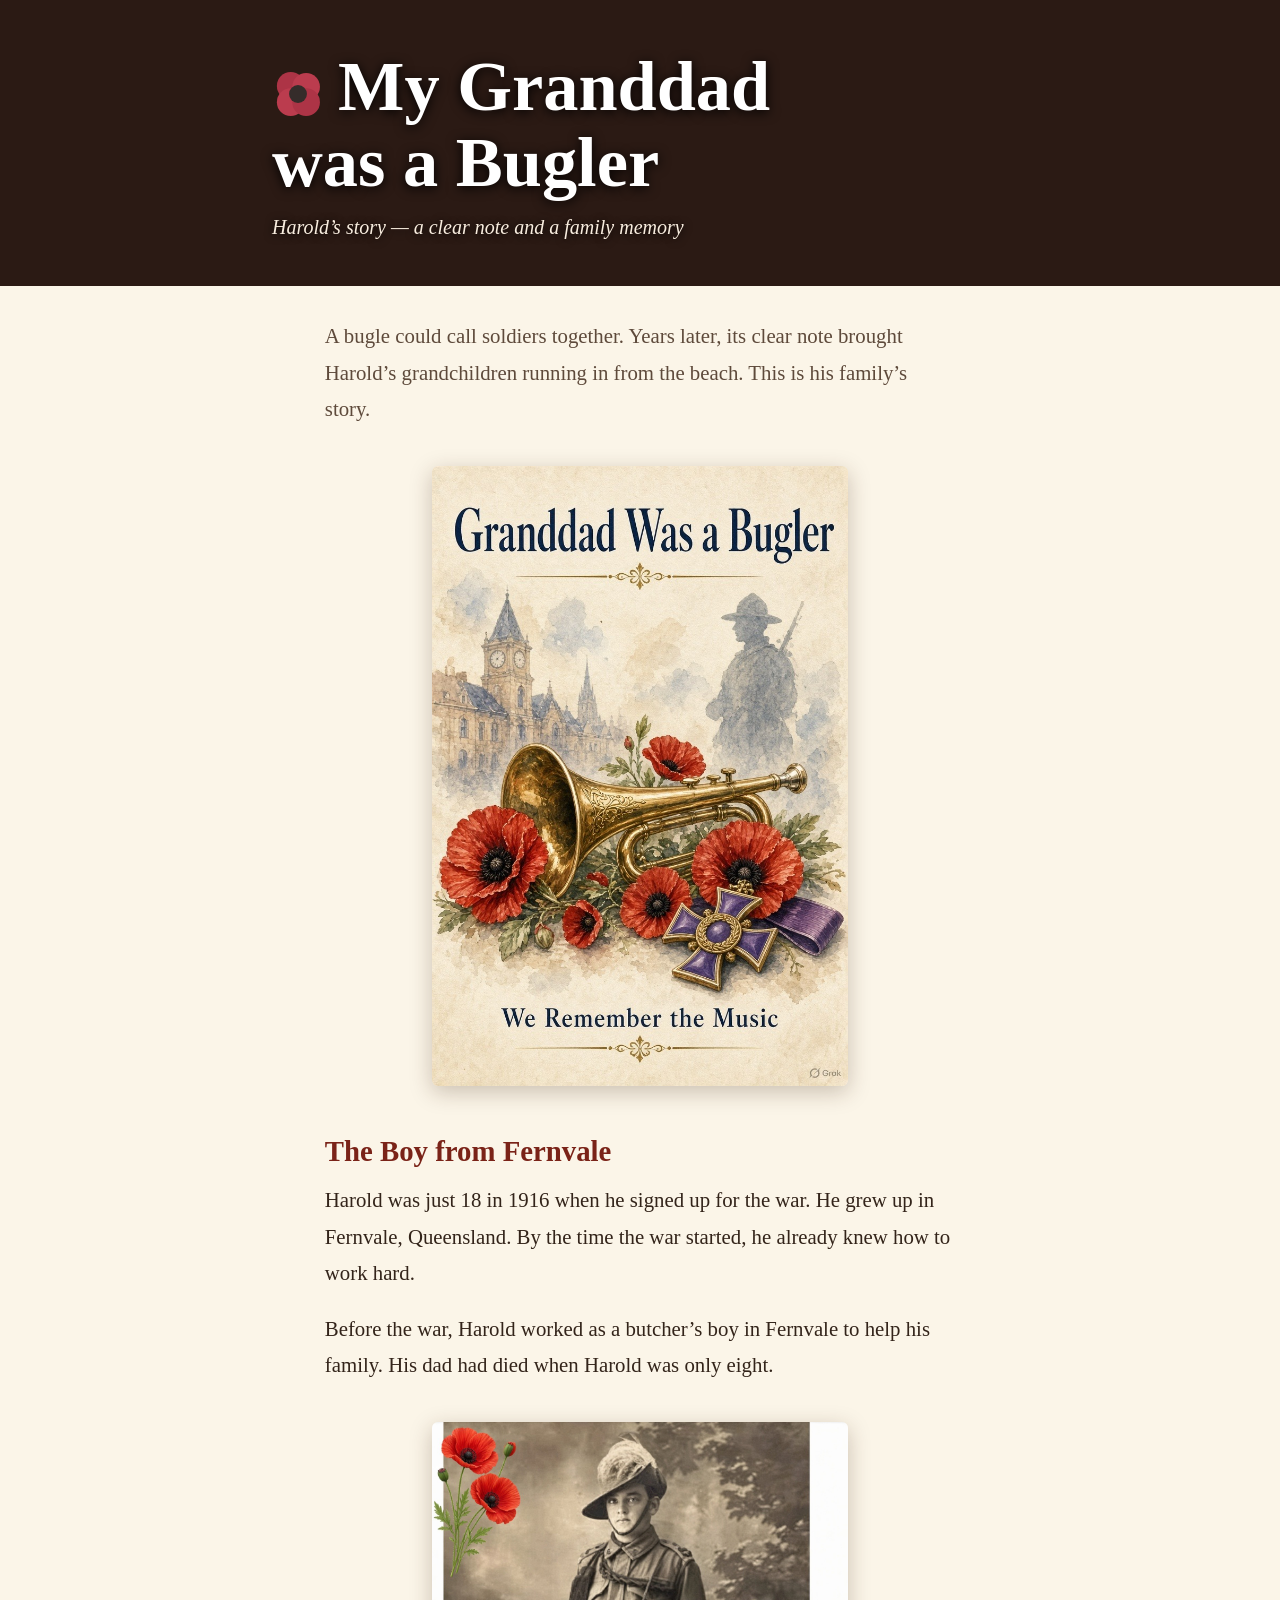
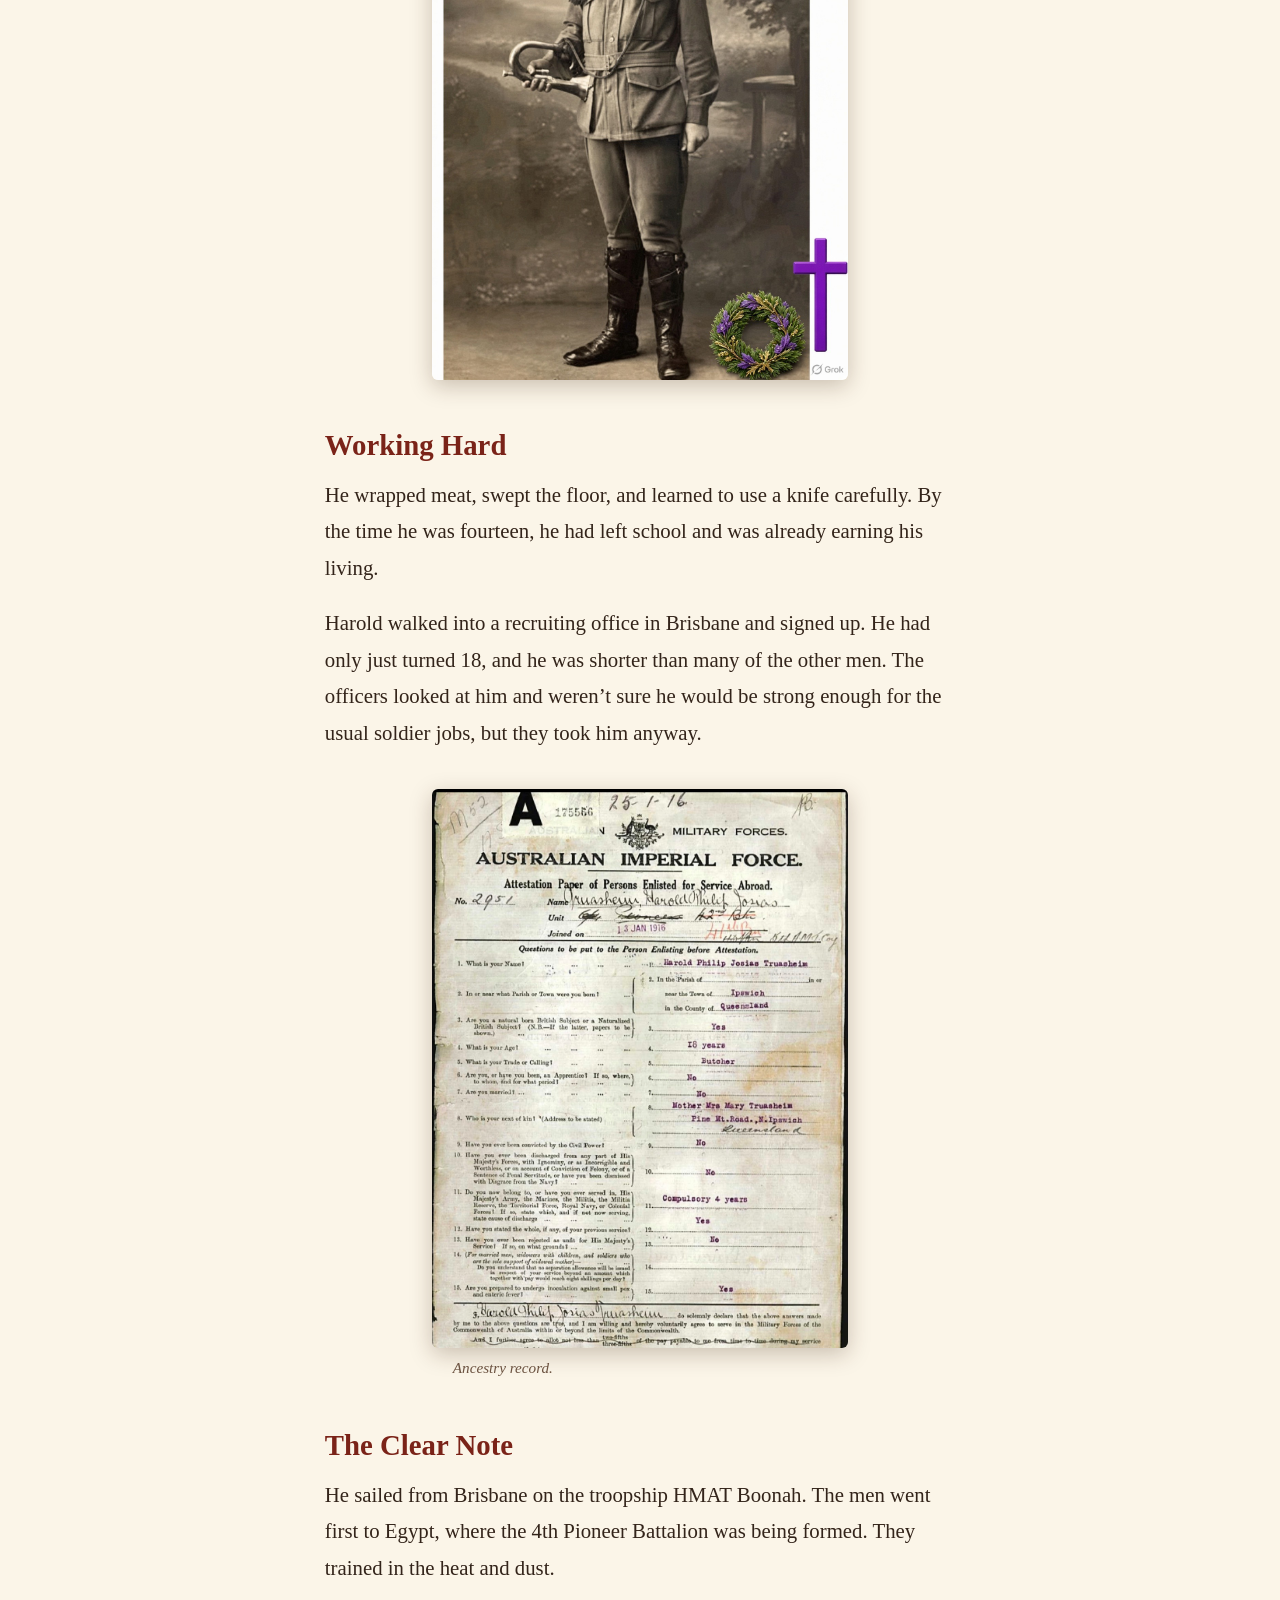
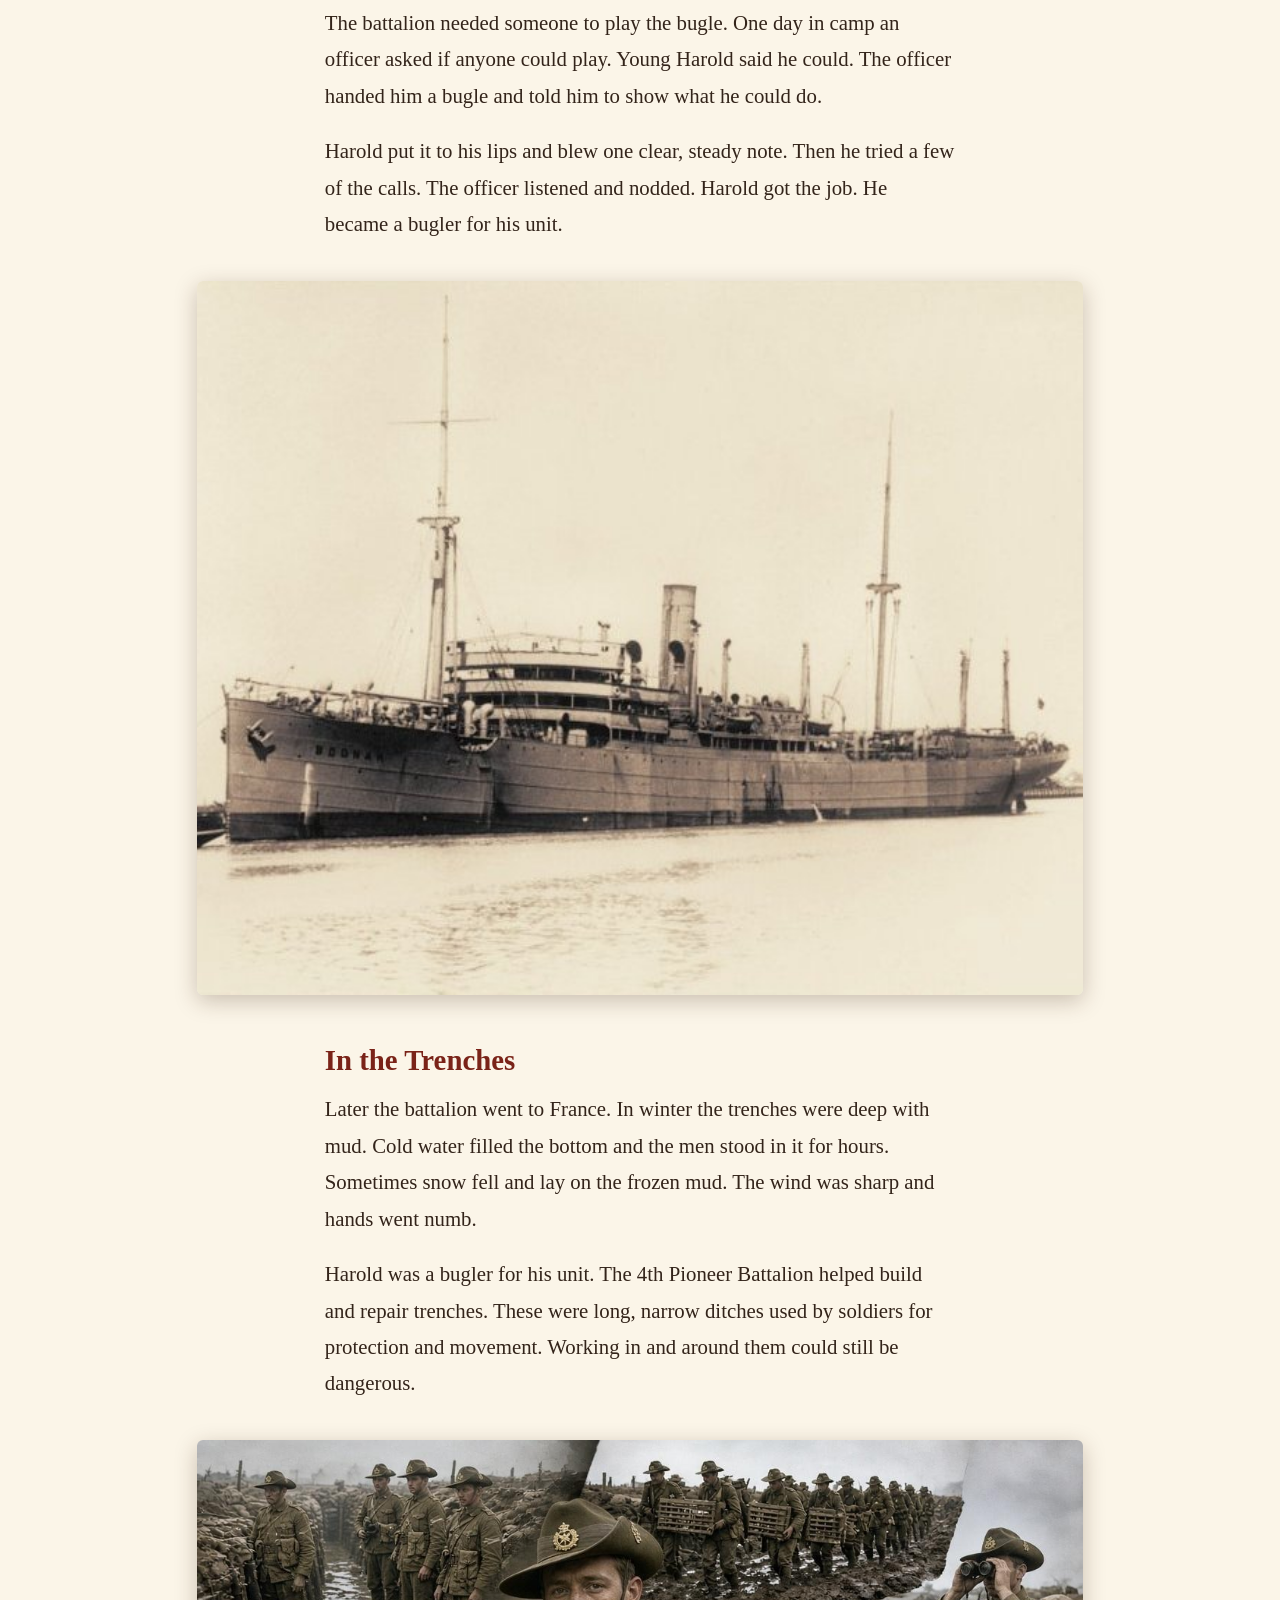
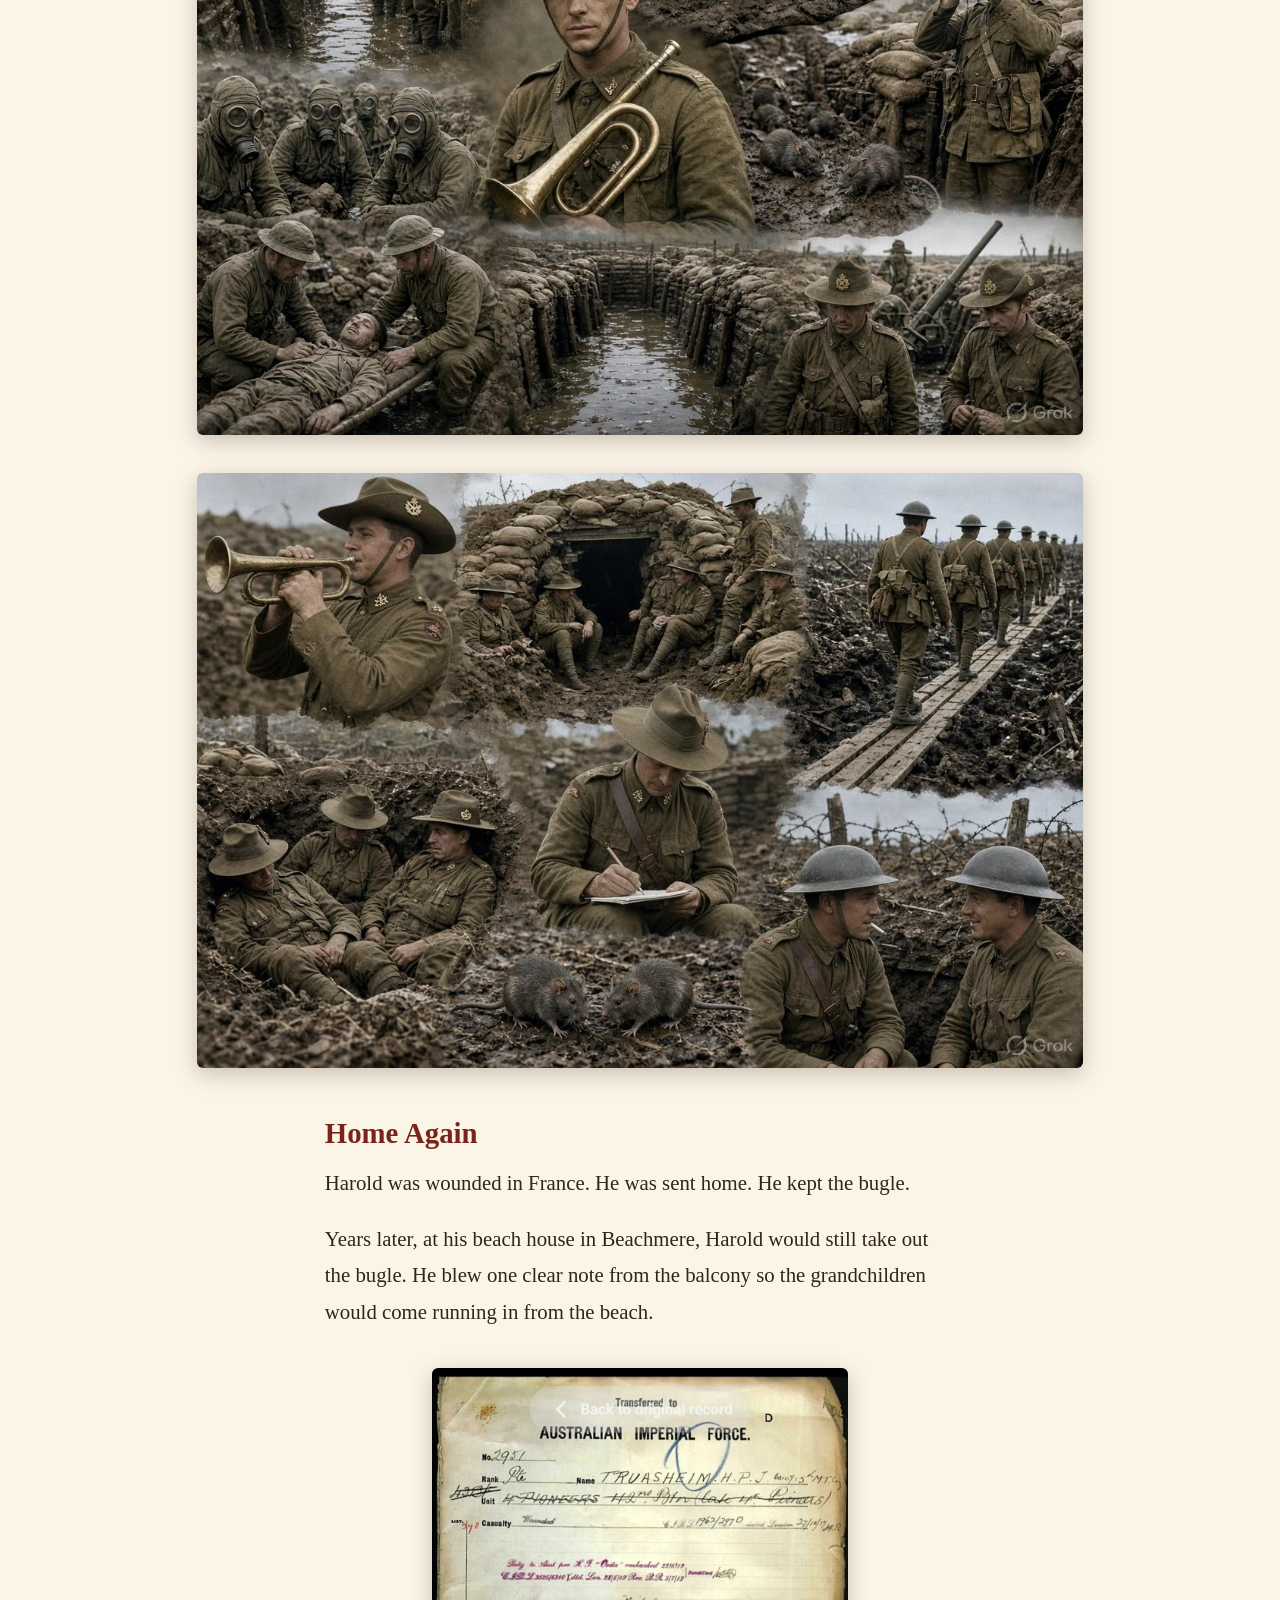
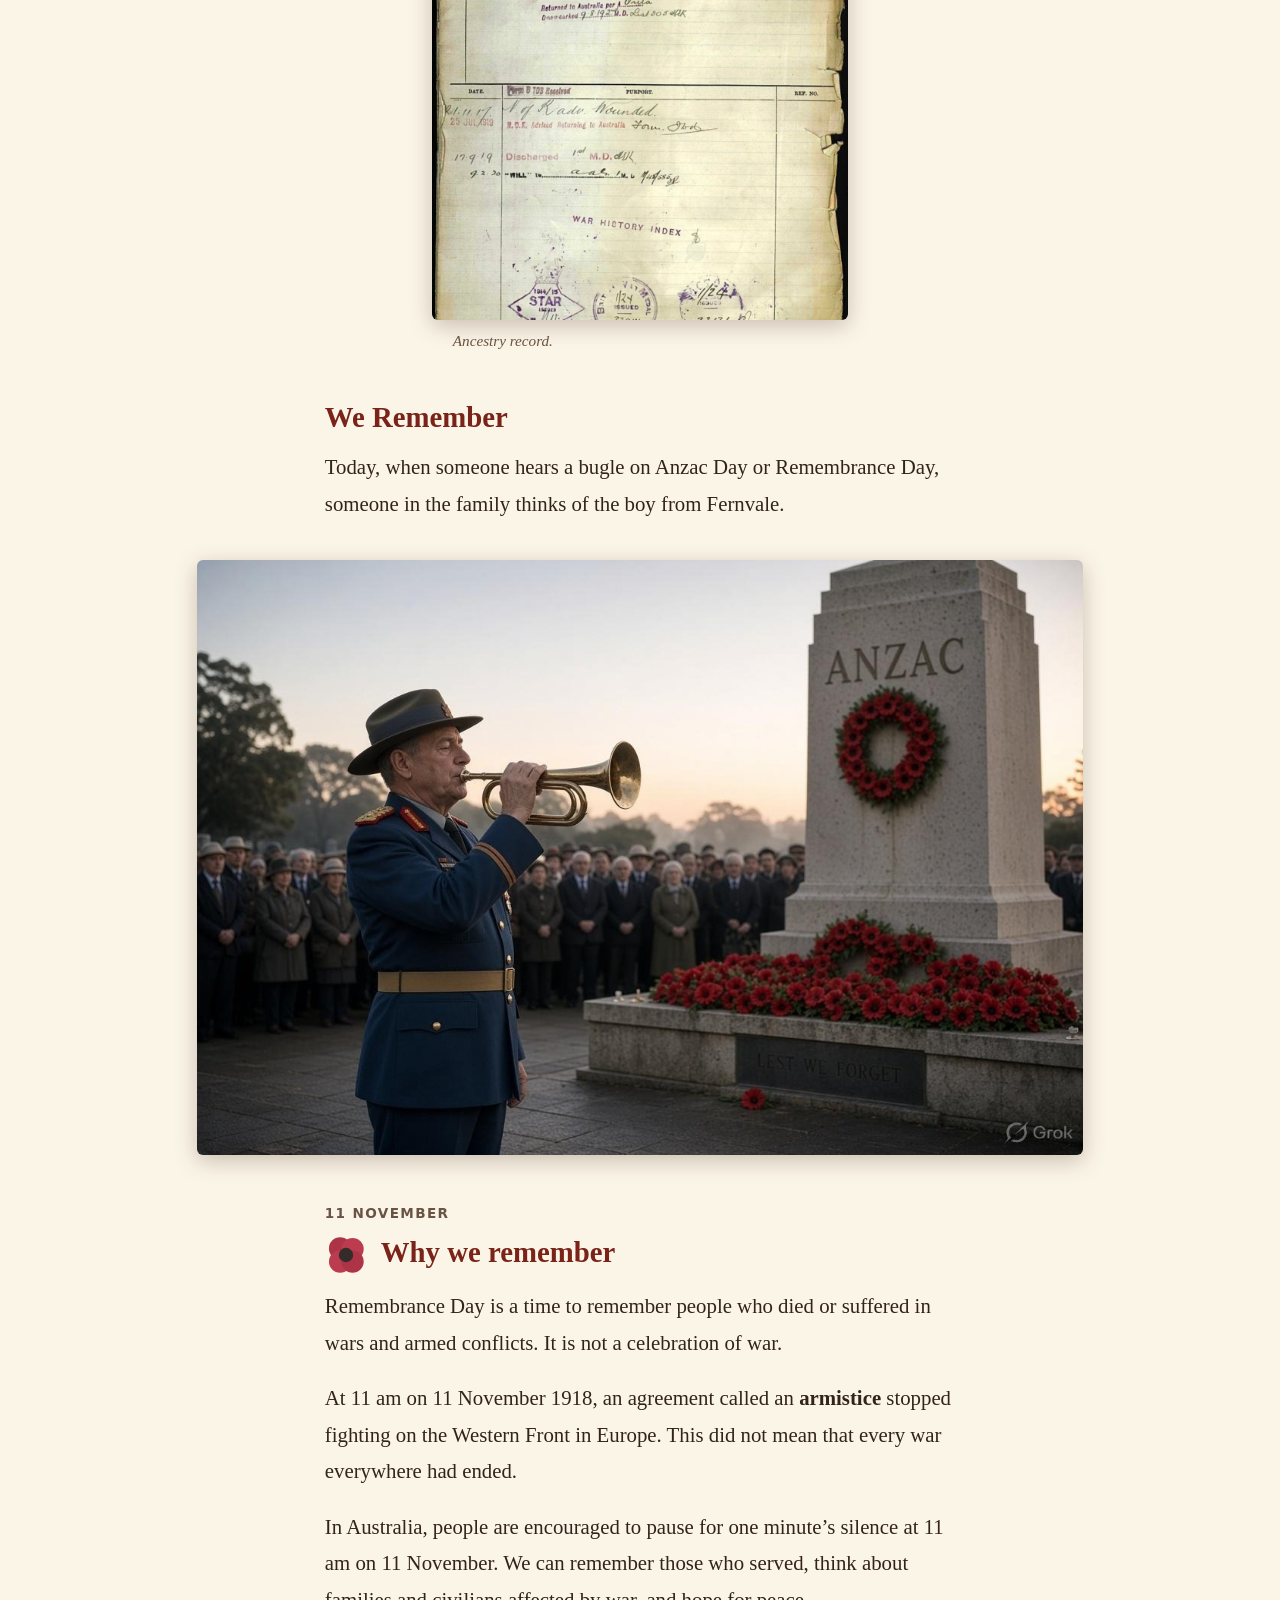
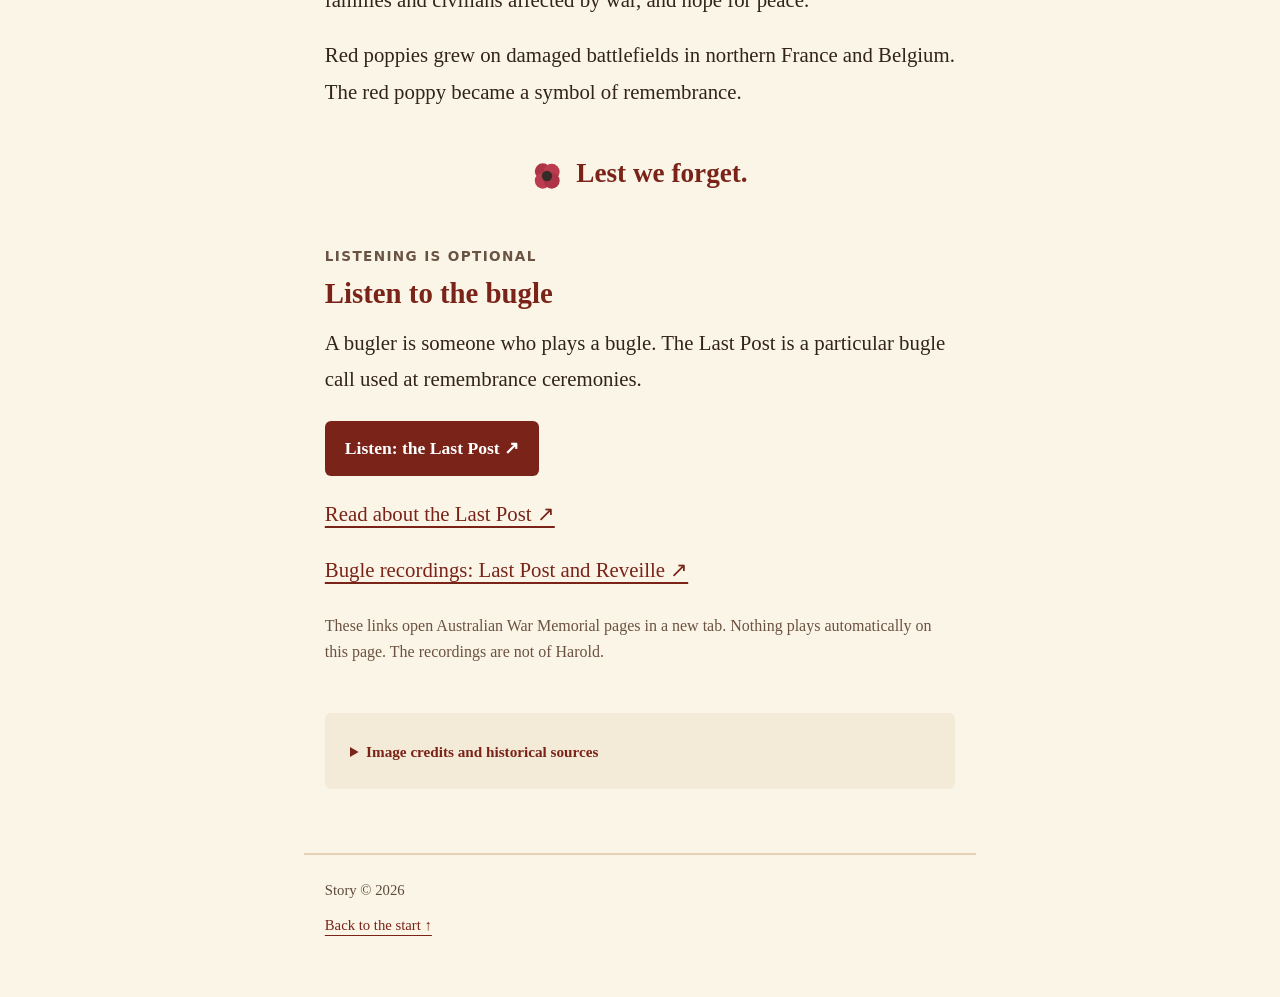
==== commit ed5d4efc: "Remove adult guidance and teaching activities from Harold's story" ====
--- a/index.html
+++ b/index.html
@@ -1,3 +1,3 @@
 <!DOCTYPE html>
 
-<html lang="en-AU"><head><meta charset="utf-8"/><meta content="width=device-width,initial-scale=1" name="viewport"/><meta content="Harold’s family story: a young bugler from Fernvale, a remembered sound, and why we remember on Remembrance Day." name="description"/><title>My Granddad was a Bugler — Harold’s Story</title><link href="assets/site.css?v=20261107-oliver-style" rel="stylesheet"/></head><body><a class="skip" href="#story">Skip to Harold’s story</a><header class="wrap" id="home"><h1><svg aria-hidden="true" class="poppy-mark" focusable="false" height="44" viewbox="0 0 64 64" width="44"><circle cx="23" cy="22" fill="#ad3446" r="17"></circle><circle cx="42" cy="23" fill="#bb3c4e" r="17"></circle><circle cx="23" cy="42" fill="#bb3c4e" r="17"></circle><circle cx="42" cy="42" fill="#ad3446" r="17"></circle><circle cx="32" cy="32" fill="#352c2a" r="11"></circle></svg>My Granddad was a Bugler</h1><p class="subtitle">Harold’s story — a clear note and a family memory</p></header><main class="wrap"><article class="blog-article"><p class="article-intro">A bugle could call soldiers together. Years later, its clear note brought Harold’s grandchildren running in from the beach. This is his family’s story.</p><div class="opening"><figure class="portrait"><a aria-label="Open larger image: Illustrated cover with a bugle and red poppies." href="assets/images/story-01.jpg"><img alt="Illustrated cover with a bugle and red poppies." fetchpriority="high" height="1168" src="assets/images/story-01.jpg" width="784"/></a></figure></div><p class="gentle">Some parts mention loss, war and being wounded. You can read with an adult, <a href="#home-again">skip the trench details</a>, or go straight to <a href="#remember">why we remember</a>.</p><section aria-label="Harold’s story" id="story"><section class="story-part" id="part-1"><h2>The Boy from Fernvale</h2><p>Harold was just 18 in 1916 when he signed up for the war. He grew up in Fernvale, Queensland. By the time the war started, he already knew how to work hard.</p><p>Before the war, Harold worked as a butcher’s boy in Fernvale to help his family. His dad had died when Harold was only eight.</p><figure class="portrait"><a aria-label="Open larger image: Portrait-style picture of a young bugler holding his instrument." href="assets/images/story-02.jpg"><img alt="Portrait-style picture of a young bugler holding his instrument." height="1632" loading="lazy" src="assets/images/story-02.jpg" width="1216"/></a></figure></section><section class="story-part" id="part-2"><h2>Working Hard</h2><p>He wrapped meat, swept the floor, and learned to use a knife carefully. By the time he was fourteen, he had left school and was already earning his living.</p><p>Harold walked into a recruiting office in Brisbane and signed up. He had only just turned 18, and he was shorter than many of the other men. The officers looked at him and weren’t sure he would be strong enough for the usual soldier jobs, but they took him anyway.</p><figure class="portrait"><a aria-label="Open larger image: Harold’s attestation paper." href="assets/images/story-03.jpg?v=clean-attestation-20261107"><img alt="Harold’s attestation paper with its original official markings and handwriting." height="1436" loading="lazy" src="assets/images/story-03.jpg?v=clean-attestation-20261107" width="1070"/></a><figcaption>Ancestry record.</figcaption></figure></section><section class="story-part" id="part-3"><h2>The Clear Note</h2><p>He sailed from Brisbane on the troopship HMAT Boonah. The men went first to Egypt, where the 4th Pioneer Battalion was being formed. They trained in the heat and dust.</p><p>The battalion needed someone to play the bugle. One day in camp an officer asked if anyone could play. Young Harold said he could. The officer handed him a bugle and told him to show what he could do.</p><p>Harold put it to his lips and blew one clear, steady note. Then he tried a few of the calls. The officer listened and nodded. Harold got the job. He became a bugler for his unit.</p><figure class="landscape"><a aria-label="Open larger image: HMAT Boonah photograph." href="assets/images/story-04.jpg"><img alt="Historical photograph of the Australian troopship HMAT Boonah, about 1920." height="512" loading="lazy" src="assets/images/story-04.jpg" width="636"/></a></figure></section><section class="story-part" id="part-4"><h2>In the Trenches</h2><p>Later the battalion went to France. In winter the trenches were deep with mud. Cold water filled the bottom and the men stood in it for hours. Sometimes snow fell and lay on the frozen mud. The wind was sharp and hands went numb.</p><p>Harold was a bugler for his unit. The 4th Pioneer Battalion helped build and repair trenches. These were long, narrow ditches used by soldiers for protection and movement. Working in and around them could still be dangerous.</p><figure class="landscape"><a aria-label="Open larger image: Collage of soldiers and a bugler among muddy trenches." href="assets/images/story-05.jpg"><img alt="Collage of soldiers and a bugler among muddy trenches." height="784" loading="lazy" src="assets/images/story-05.jpg" width="1168"/></a></figure><div class="gallery"><figure class="landscape"><a aria-label="Open larger image: Collage of a bugler playing beside a trench and soldiers resting." href="assets/images/story-07.jpg"><img alt="Collage of a bugler playing beside a trench and soldiers resting." height="784" loading="lazy" src="assets/images/story-07.jpg" width="1168"/></a></figure></div><aside aria-labelledby="tour-heading" class="trench-tour"><p class="tour-kicker">Optional · Explore with an adult</p><h3 id="tour-heading">Explore a trench</h3><p>Look around model trench displays in the National WWI Museum and Memorial’s narrated immersive tour. It shows the museum’s displays before their 2024 renovation, not Harold’s own trench.</p><p><a class="button" href="https://artsandculture.google.com/story/MwXR5svcf515Iw" rel="noopener noreferrer" target="_blank">Open the museum’s immersive tour ↗</a></p><p class="note">This opens Google Arts &amp; Culture in a new tab; nothing is embedded or played here.</p><p class="note"><a href="https://www.theworldwar.org/learn/educator-resource/immersive-tour-trenches-world-war-i" rel="noopener noreferrer" target="_blank">About this tour — National WWI Museum and Memorial ↗</a></p></aside></section><section class="story-part" id="home-again"><h2>Home Again</h2><p>Harold was wounded in France. He was sent home. He kept the bugle.</p><p>Years later, at his beach house in Beachmere, Harold would still take out the bugle. He blew one clear note from the balcony so the grandchildren would come running in from the beach.</p><figure class="portrait"><a aria-label="Open larger image: Harold’s service record." href="assets/images/story-09.jpg?v=clean-service-record-20261107"><img alt="Harold’s service record showing its original handwriting and official stamps." height="1432" loading="lazy" src="assets/images/story-09.jpg?v=clean-service-record-20261107" width="1080"/></a><figcaption>Ancestry record.</figcaption></figure></section><section class="story-part" id="part-6"><h2>We Remember</h2><p>Today, when someone hears a bugle on Anzac Day or Remembrance Day, someone in the family thinks of the boy from Fernvale.</p><figure class="landscape"><a aria-label="Open larger image: Illustration of a bugler playing beside an Anzac memorial and wreaths." href="assets/images/story-10.jpg"><img alt="Illustration of a bugler playing beside an Anzac memorial and wreaths." height="784" loading="lazy" src="assets/images/story-10.jpg" width="1168"/></a></figure></section></section><section class="remember" id="remember"><p class="eyebrow">11 November</p><h2><svg aria-hidden="true" class="poppy-mark" focusable="false" height="44" viewbox="0 0 64 64" width="44"><circle cx="23" cy="22" fill="#ad3446" r="17"></circle><circle cx="42" cy="23" fill="#bb3c4e" r="17"></circle><circle cx="23" cy="42" fill="#bb3c4e" r="17"></circle><circle cx="42" cy="42" fill="#ad3446" r="17"></circle><circle cx="32" cy="32" fill="#352c2a" r="11"></circle></svg>Why we remember</h2><p>Remembrance Day is a time to remember people who died or suffered in wars and armed conflicts. It is not a celebration of war.</p><p>At 11 am on 11 November 1918, an agreement called an <strong>armistice</strong> stopped fighting on the Western Front in Europe. This did not mean that every war everywhere had ended.</p><p>In Australia, people are encouraged to pause for one minute’s silence at 11 am on 11 November. We can remember those who served, think about families and civilians affected by war, and hope for peace.</p><p>Red poppies grew on damaged battlefields in northern France and Belgium. The red poppy became a symbol of remembrance.</p><p class="lest"><svg aria-hidden="true" class="poppy-mark" focusable="false" height="44" viewbox="0 0 64 64" width="44"><circle cx="23" cy="22" fill="#ad3446" r="17"></circle><circle cx="42" cy="23" fill="#bb3c4e" r="17"></circle><circle cx="23" cy="42" fill="#bb3c4e" r="17"></circle><circle cx="42" cy="42" fill="#ad3446" r="17"></circle><circle cx="32" cy="32" fill="#352c2a" r="11"></circle></svg>Lest we forget.</p><p><strong>Does your family have a way of remembering someone who served?</strong> You can think about Harold’s story instead if you prefer not to share a personal memory.</p></section><section class="listen" id="listen"><p class="eyebrow">Listening is optional</p><h2>Listen to the bugle</h2><p>A bugler is someone who plays a bugle. The Last Post is a particular bugle call used at remembrance ceremonies.</p><div class="listen-links"><a class="button" href="https://www.awm.gov.au/anzacathome/remembering-hub/listen" rel="noopener noreferrer" target="_blank">Listen: the Last Post ↗</a><a href="https://www.awm.gov.au/commemoration/customs-and-ceremony/last-post" rel="noopener noreferrer" target="_blank">Read about the Last Post ↗</a><a href="https://www.awm.gov.au/collection/S00265" rel="noopener noreferrer" target="_blank">Bugle recordings: Last Post and Reveille ↗</a></div><p class="note">These links open Australian War Memorial pages in a new tab. Listen with an adult, starting at a low volume. Nothing plays automatically on this page. The recordings are not of Harold.</p></section><details class="sources"><summary>Image credits and historical sources</summary><p>This family recollection has not been independently checked against service records. Some artwork is AI-generated. Illustrations are not presented as authenticated photographs.</p><p>The family identifies the two records as Ancestry records. Their contents have not been independently verified here.</p><p>Ship photograph: <a href="https://commons.wikimedia.org/wiki/File:HMAT_Boonah.jpg">HMAT Boonah, about 1920 — Wikimedia Commons</a>. Photographer not identified on the file page. The file is marked public domain under PD-Australia and PD-1996. This photograph shows the vessel, not a verified image of Harold’s voyage.</p><p>Creators and underlying rights for the other images have not been established; no public-domain status is claimed for them.</p><p>Historical context: <a href="https://www.awm.gov.au/commemoration/remembrance-day/traditions">Australian War Memorial: Origins of Remembrance Day</a>; <a href="https://www.awm.gov.au/commemoration/customs-and-ceremony/poppies">Flanders poppies</a>; <a href="https://www.awm.gov.au/commemoration/customs-and-ceremony/last-post">The Last Post</a>.</p><p>Optional immersive tour: <a href="https://artsandculture.google.com/story/MwXR5svcf515Iw">Trenches — National WWI Museum and Memorial, Google Arts &amp; Culture</a>. The museum describes narrated model-trench exploration with a VR option. It is not a tour of Harold’s personal service locations. Adult preview is recommended.</p><p>4th Pioneer Battalion and trenches: Australian War Memorial records show members <a href="https://www.awm.gov.au/collection/E03358">moving up to the trenches at Le Verguier</a>, <a href="https://www.awm.gov.au/collection/C1223148">digging a support trench at Hamel</a>, and <a href="https://www.awm.gov.au/collection/P11031309">repairing communication trenches near Pozières</a>. These establish the unit’s work, not Harold’s individual duties or where he sounded his bugle. Some linked service histories describe deaths and injuries; adults should preview them.</p></details></article></main><footer class="wrap"><p>Story © 2026</p><p><a href="#home">Back to the start ↑</a> · <a href="teacher/">Read-together notes</a></p></footer></body></html>+<html lang="en-AU"><head><meta charset="utf-8"/><meta content="width=device-width,initial-scale=1" name="viewport"/><meta content="Harold’s family story: a young bugler from Fernvale, a remembered sound, and why we remember on Remembrance Day." name="description"/><title>My Granddad was a Bugler — Harold’s Story</title><link href="assets/site.css?v=20261107-oliver-style" rel="stylesheet"/><link href="https://robmac10.github.io/my-granddad-was-a-bugler/" rel="canonical"/><meta content="My Granddad was a Bugler — Harold’s Story" property="og:title"/><meta content="article" property="og:type"/><meta content="https://robmac10.github.io/my-granddad-was-a-bugler/" property="og:url"/><meta content="Harold’s family story: a young bugler from Fernvale, a remembered sound, and why we remember on Remembrance Day." property="og:description"/><meta content="https://robmac10.github.io/my-granddad-was-a-bugler/assets/images/harold-facebook-cover.jpg" property="og:image"/><meta content="https://robmac10.github.io/my-granddad-was-a-bugler/assets/images/harold-facebook-cover.jpg" property="og:image:secure_url"/><meta content="1200" property="og:image:width"/><meta content="630" property="og:image:height"/><meta content="image/jpeg" property="og:image:type"/><meta content="The complete My Granddad was a Bugler book cover beside the title Harold’s story on a warm cream background." property="og:image:alt"/><meta content="summary_large_image" name="twitter:card"/><meta content="My Granddad was a Bugler — Harold’s Story" name="twitter:title"/><meta content="Harold’s family story: a young bugler from Fernvale, a remembered sound, and why we remember on Remembrance Day." name="twitter:description"/><meta content="https://robmac10.github.io/my-granddad-was-a-bugler/assets/images/harold-facebook-cover.jpg" name="twitter:image"/><meta content="The complete My Granddad was a Bugler book cover beside the title Harold’s story on a warm cream background." name="twitter:image:alt"/></head><body><a class="skip" href="#story">Skip to Harold’s story</a><header class="wrap" id="home"><h1><svg aria-hidden="true" class="poppy-mark" focusable="false" height="44" viewbox="0 0 64 64" width="44"><circle cx="23" cy="22" fill="#ad3446" r="17"></circle><circle cx="42" cy="23" fill="#bb3c4e" r="17"></circle><circle cx="23" cy="42" fill="#bb3c4e" r="17"></circle><circle cx="42" cy="42" fill="#ad3446" r="17"></circle><circle cx="32" cy="32" fill="#352c2a" r="11"></circle></svg>My Granddad was a Bugler</h1><p class="subtitle">Harold’s story — a clear note and a family memory</p></header><main class="wrap"><article class="blog-article"><p class="article-intro">A bugle could call soldiers together. Years later, its clear note brought Harold’s grandchildren running in from the beach. This is his family’s story.</p><div class="opening"><figure class="portrait"><a aria-label="Open larger image: Illustrated cover with a bugle and red poppies." href="assets/images/story-01.jpg"><img alt="Illustrated cover with a bugle and red poppies." fetchpriority="high" height="1168" src="assets/images/story-01.jpg" width="784"/></a></figure></div><section aria-label="Harold’s story" id="story"><section class="story-part" id="part-1"><h2>The Boy from Fernvale</h2><p>Harold was just 18 in 1916 when he signed up for the war. He grew up in Fernvale, Queensland. By the time the war started, he already knew how to work hard.</p><p>Before the war, Harold worked as a butcher’s boy in Fernvale to help his family. His dad had died when Harold was only eight.</p><figure class="portrait"><a aria-label="Open larger image: Portrait-style picture of a young bugler holding his instrument." href="assets/images/story-02.jpg"><img alt="Portrait-style picture of a young bugler holding his instrument." height="1632" loading="lazy" src="assets/images/story-02.jpg" width="1216"/></a></figure></section><section class="story-part" id="part-2"><h2>Working Hard</h2><p>He wrapped meat, swept the floor, and learned to use a knife carefully. By the time he was fourteen, he had left school and was already earning his living.</p><p>Harold walked into a recruiting office in Brisbane and signed up. He had only just turned 18, and he was shorter than many of the other men. The officers looked at him and weren’t sure he would be strong enough for the usual soldier jobs, but they took him anyway.</p><figure class="portrait"><a aria-label="Open larger image: Harold’s attestation paper." href="assets/images/story-03.jpg?v=clean-attestation-20261107"><img alt="Harold’s attestation paper with its original official markings and handwriting." height="1436" loading="lazy" src="assets/images/story-03.jpg?v=clean-attestation-20261107" width="1070"/></a><figcaption>Ancestry record.</figcaption></figure></section><section class="story-part" id="part-3"><h2>The Clear Note</h2><p>He sailed from Brisbane on the troopship HMAT Boonah. The men went first to Egypt, where the 4th Pioneer Battalion was being formed. They trained in the heat and dust.</p><p>The battalion needed someone to play the bugle. One day in camp an officer asked if anyone could play. Young Harold said he could. The officer handed him a bugle and told him to show what he could do.</p><p>Harold put it to his lips and blew one clear, steady note. Then he tried a few of the calls. The officer listened and nodded. Harold got the job. He became a bugler for his unit.</p><figure class="landscape"><a aria-label="Open larger image: HMAT Boonah photograph." href="assets/images/story-04.jpg"><img alt="Historical photograph of the Australian troopship HMAT Boonah, about 1920." height="512" loading="lazy" src="assets/images/story-04.jpg" width="636"/></a></figure></section><section class="story-part" id="part-4"><h2>In the Trenches</h2><p>Later the battalion went to France. In winter the trenches were deep with mud. Cold water filled the bottom and the men stood in it for hours. Sometimes snow fell and lay on the frozen mud. The wind was sharp and hands went numb.</p><p>Harold was a bugler for his unit. The 4th Pioneer Battalion helped build and repair trenches. These were long, narrow ditches used by soldiers for protection and movement. Working in and around them could still be dangerous.</p><figure class="landscape"><a aria-label="Open larger image: Collage of soldiers and a bugler among muddy trenches." href="assets/images/story-05.jpg"><img alt="Collage of soldiers and a bugler among muddy trenches." height="784" loading="lazy" src="assets/images/story-05.jpg" width="1168"/></a></figure><div class="gallery"><figure class="landscape"><a aria-label="Open larger image: Collage of a bugler playing beside a trench and soldiers resting." href="assets/images/story-07.jpg"><img alt="Collage of a bugler playing beside a trench and soldiers resting." height="784" loading="lazy" src="assets/images/story-07.jpg" width="1168"/></a></figure></div></section><section class="story-part" id="home-again"><h2>Home Again</h2><p>Harold was wounded in France. He was sent home. He kept the bugle.</p><p>Years later, at his beach house in Beachmere, Harold would still take out the bugle. He blew one clear note from the balcony so the grandchildren would come running in from the beach.</p><figure class="portrait"><a aria-label="Open larger image: Harold’s service record." href="assets/images/story-09.jpg?v=clean-service-record-20261107"><img alt="Harold’s service record showing its original handwriting and official stamps." height="1432" loading="lazy" src="assets/images/story-09.jpg?v=clean-service-record-20261107" width="1080"/></a><figcaption>Ancestry record.</figcaption></figure></section><section class="story-part" id="part-6"><h2>We Remember</h2><p>Today, when someone hears a bugle on Anzac Day or Remembrance Day, someone in the family thinks of the boy from Fernvale.</p><figure class="landscape"><a aria-label="Open larger image: Illustration of a bugler playing beside an Anzac memorial and wreaths." href="assets/images/story-10.jpg"><img alt="Illustration of a bugler playing beside an Anzac memorial and wreaths." height="784" loading="lazy" src="assets/images/story-10.jpg" width="1168"/></a></figure></section></section><section class="remember" id="remember"><p class="eyebrow">11 November</p><h2><svg aria-hidden="true" class="poppy-mark" focusable="false" height="44" viewbox="0 0 64 64" width="44"><circle cx="23" cy="22" fill="#ad3446" r="17"></circle><circle cx="42" cy="23" fill="#bb3c4e" r="17"></circle><circle cx="23" cy="42" fill="#bb3c4e" r="17"></circle><circle cx="42" cy="42" fill="#ad3446" r="17"></circle><circle cx="32" cy="32" fill="#352c2a" r="11"></circle></svg>Why we remember</h2><p>Remembrance Day is a time to remember people who died or suffered in wars and armed conflicts. It is not a celebration of war.</p><p>At 11 am on 11 November 1918, an agreement called an <strong>armistice</strong> stopped fighting on the Western Front in Europe. This did not mean that every war everywhere had ended.</p><p>In Australia, people are encouraged to pause for one minute’s silence at 11 am on 11 November. We can remember those who served, think about families and civilians affected by war, and hope for peace.</p><p>Red poppies grew on damaged battlefields in northern France and Belgium. The red poppy became a symbol of remembrance.</p><p class="lest"><svg aria-hidden="true" class="poppy-mark" focusable="false" height="44" viewbox="0 0 64 64" width="44"><circle cx="23" cy="22" fill="#ad3446" r="17"></circle><circle cx="42" cy="23" fill="#bb3c4e" r="17"></circle><circle cx="23" cy="42" fill="#bb3c4e" r="17"></circle><circle cx="42" cy="42" fill="#ad3446" r="17"></circle><circle cx="32" cy="32" fill="#352c2a" r="11"></circle></svg>Lest we forget.</p></section><section class="listen" id="listen"><p class="eyebrow">Listening is optional</p><h2>Listen to the bugle</h2><p>A bugler is someone who plays a bugle. The Last Post is a particular bugle call used at remembrance ceremonies.</p><div class="listen-links"><a class="button" href="https://www.awm.gov.au/anzacathome/remembering-hub/listen" rel="noopener noreferrer" target="_blank">Listen: the Last Post ↗</a><a href="https://www.awm.gov.au/commemoration/customs-and-ceremony/last-post" rel="noopener noreferrer" target="_blank">Read about the Last Post ↗</a><a href="https://www.awm.gov.au/collection/S00265" rel="noopener noreferrer" target="_blank">Bugle recordings: Last Post and Reveille ↗</a></div><p class="note">These links open Australian War Memorial pages in a new tab. Nothing plays automatically on this page. The recordings are not of Harold.</p></section><details class="sources"><summary>Image credits and historical sources</summary><p>This family recollection has not been independently checked against service records. Some artwork is AI-generated. Illustrations are not presented as authenticated photographs.</p><p>The family identifies the two records as Ancestry records. Their contents have not been independently verified here.</p><p>Ship photograph: <a href="https://commons.wikimedia.org/wiki/File:HMAT_Boonah.jpg">HMAT Boonah, about 1920 — Wikimedia Commons</a>. Photographer not identified on the file page. The file is marked public domain under PD-Australia and PD-1996. This photograph shows the vessel, not a verified image of Harold’s voyage.</p><p>Creators and underlying rights for the other images have not been established; no public-domain status is claimed for them.</p><p>Historical context: <a href="https://www.awm.gov.au/commemoration/remembrance-day/traditions">Australian War Memorial: Origins of Remembrance Day</a>; <a href="https://www.awm.gov.au/commemoration/customs-and-ceremony/poppies">Flanders poppies</a>; <a href="https://www.awm.gov.au/commemoration/customs-and-ceremony/last-post">The Last Post</a>.</p><p>4th Pioneer Battalion and trenches: Australian War Memorial records show members <a href="https://www.awm.gov.au/collection/E03358">moving up to the trenches at Le Verguier</a>, <a href="https://www.awm.gov.au/collection/C1223148">digging a support trench at Hamel</a>, and <a href="https://www.awm.gov.au/collection/P11031309">repairing communication trenches near Pozières</a>. These establish the unit’s work, not Harold’s individual duties or where he sounded his bugle.</p></details></article></main><footer class="wrap"><p>Story © 2026</p><p><a href="#home">Back to the start ↑</a></p></footer></body></html>
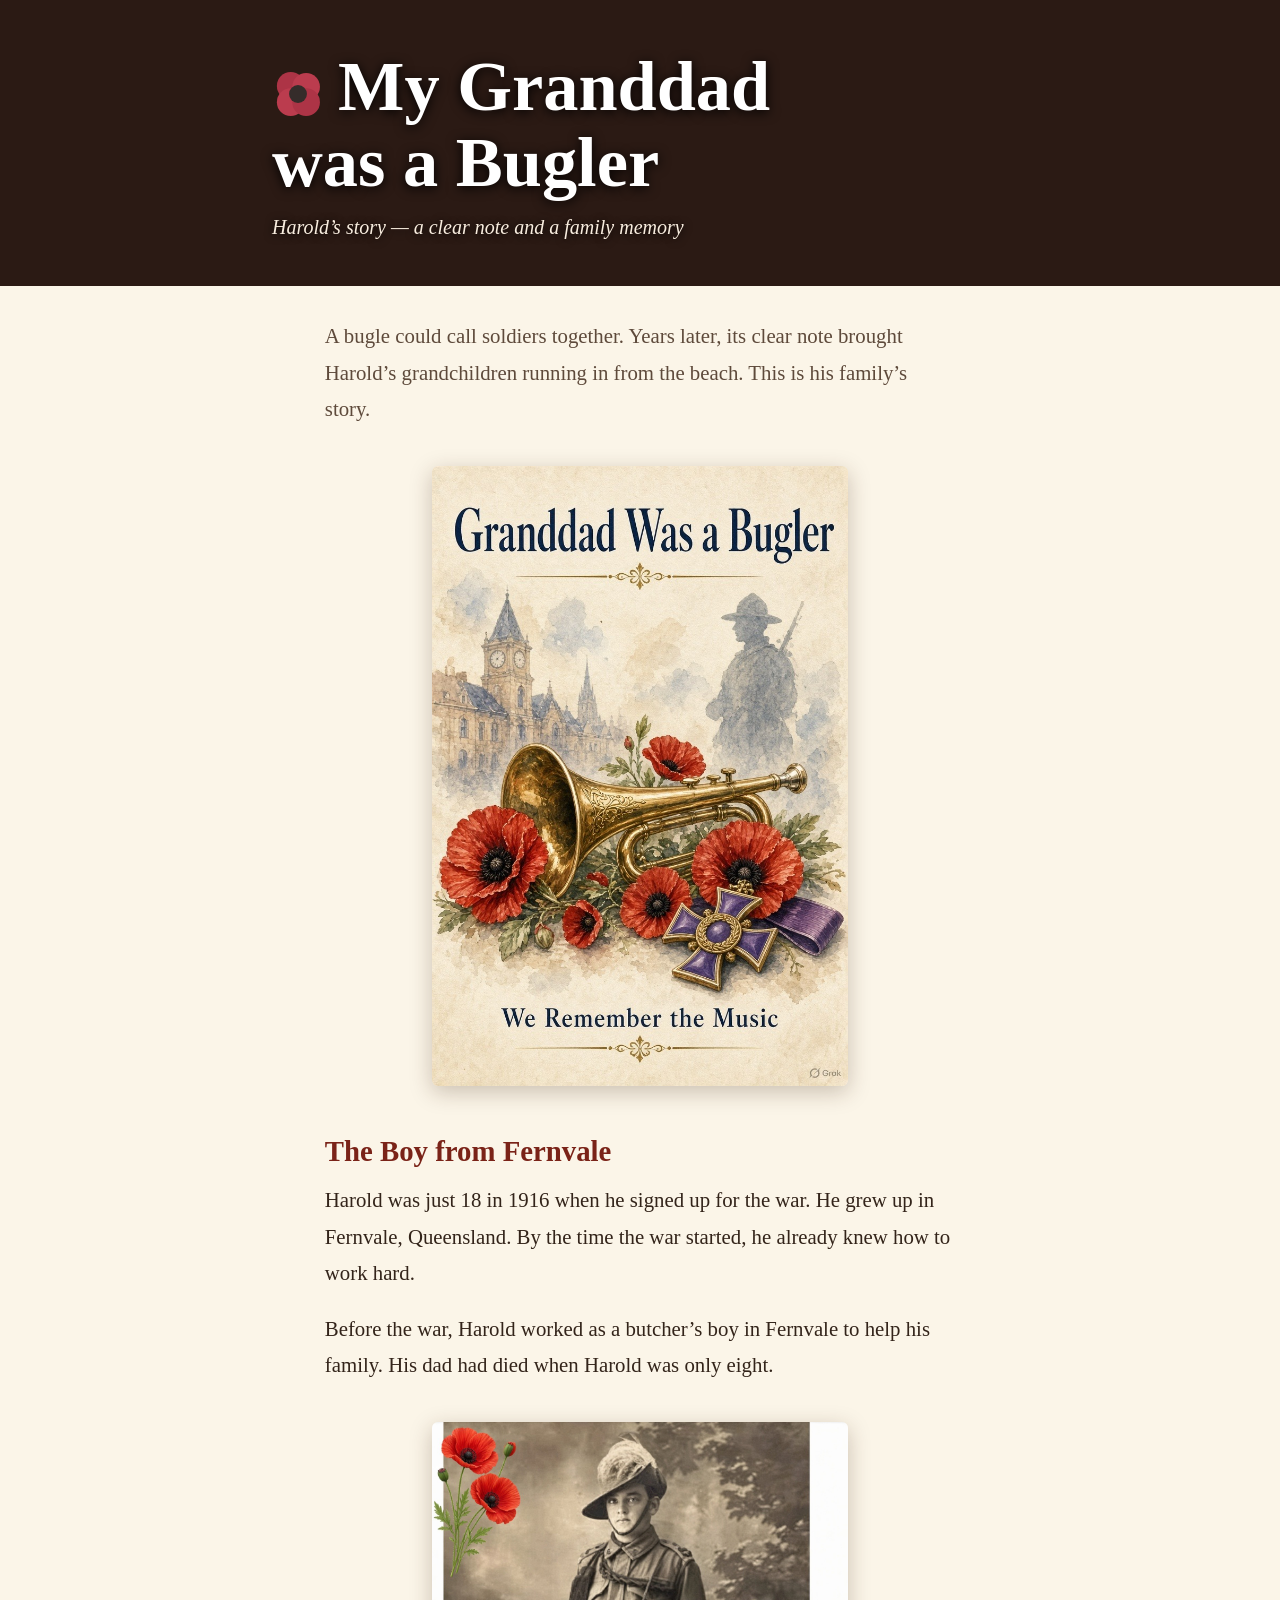
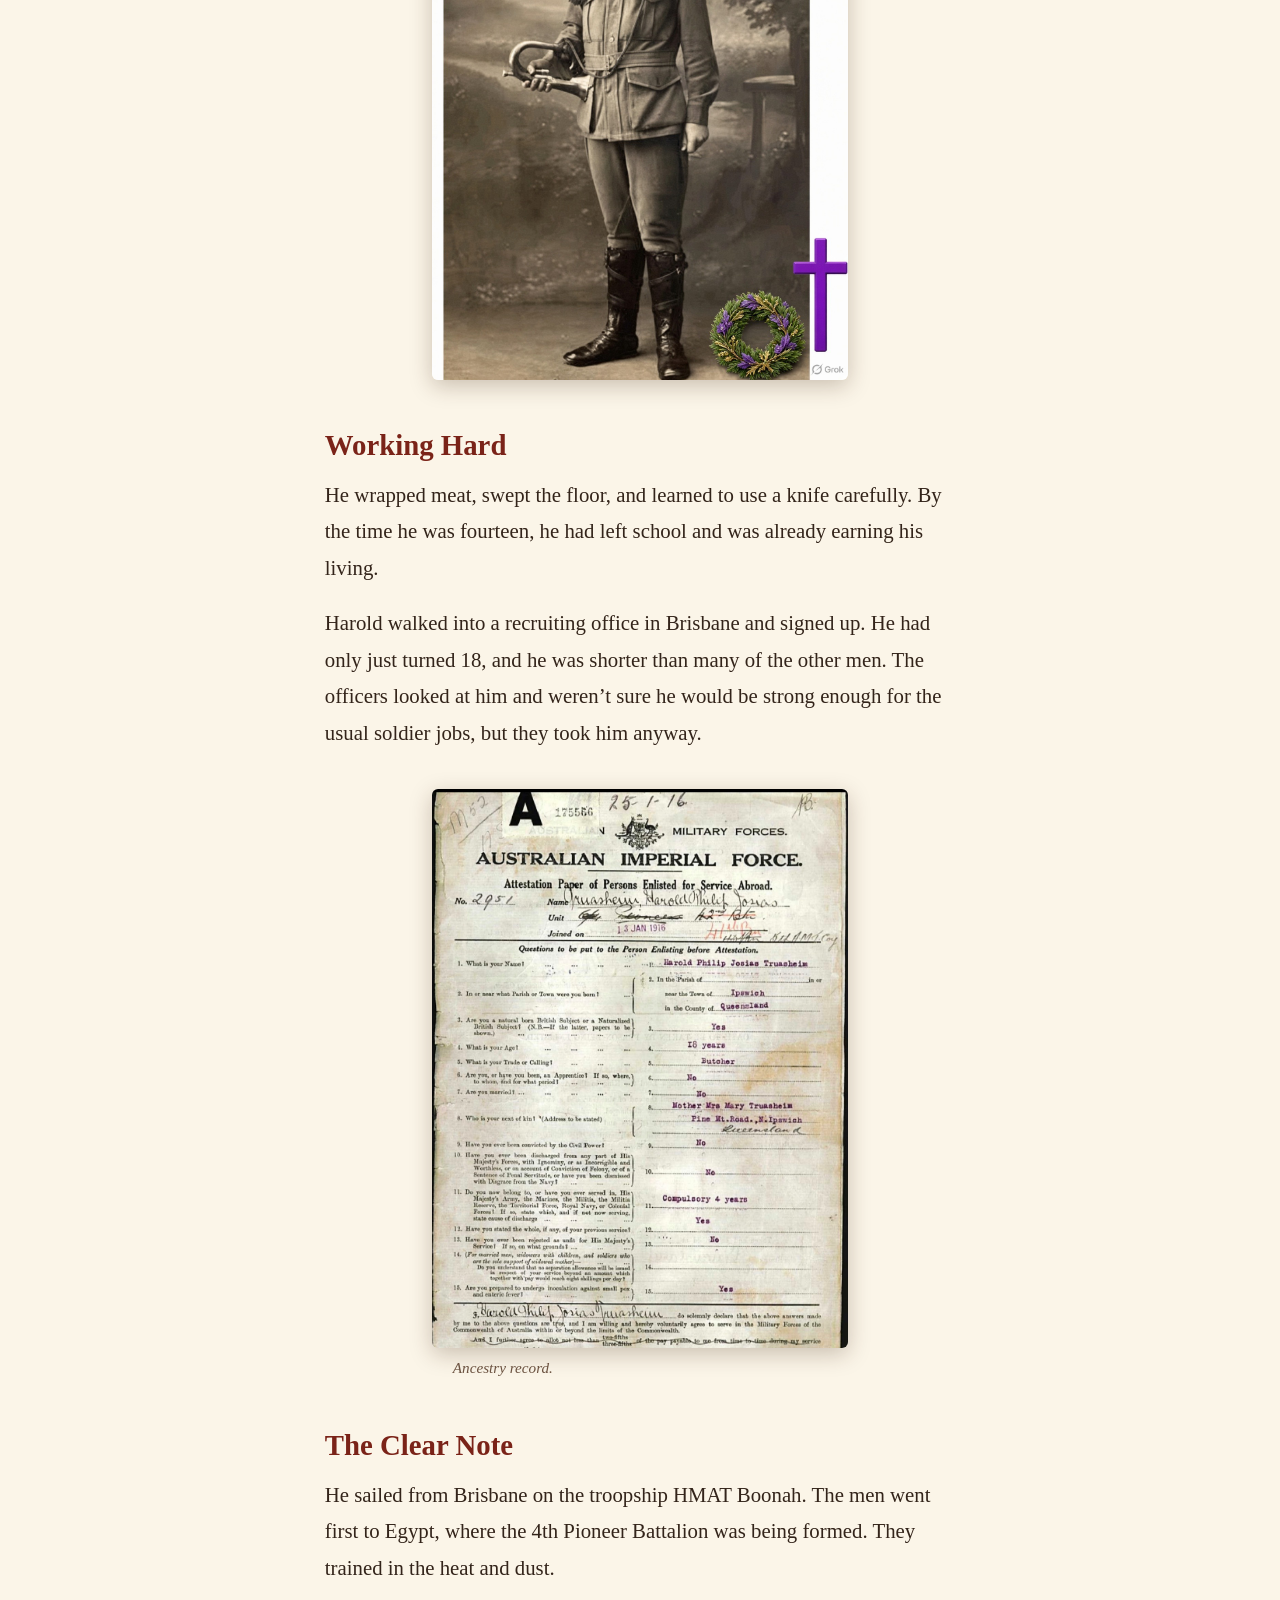
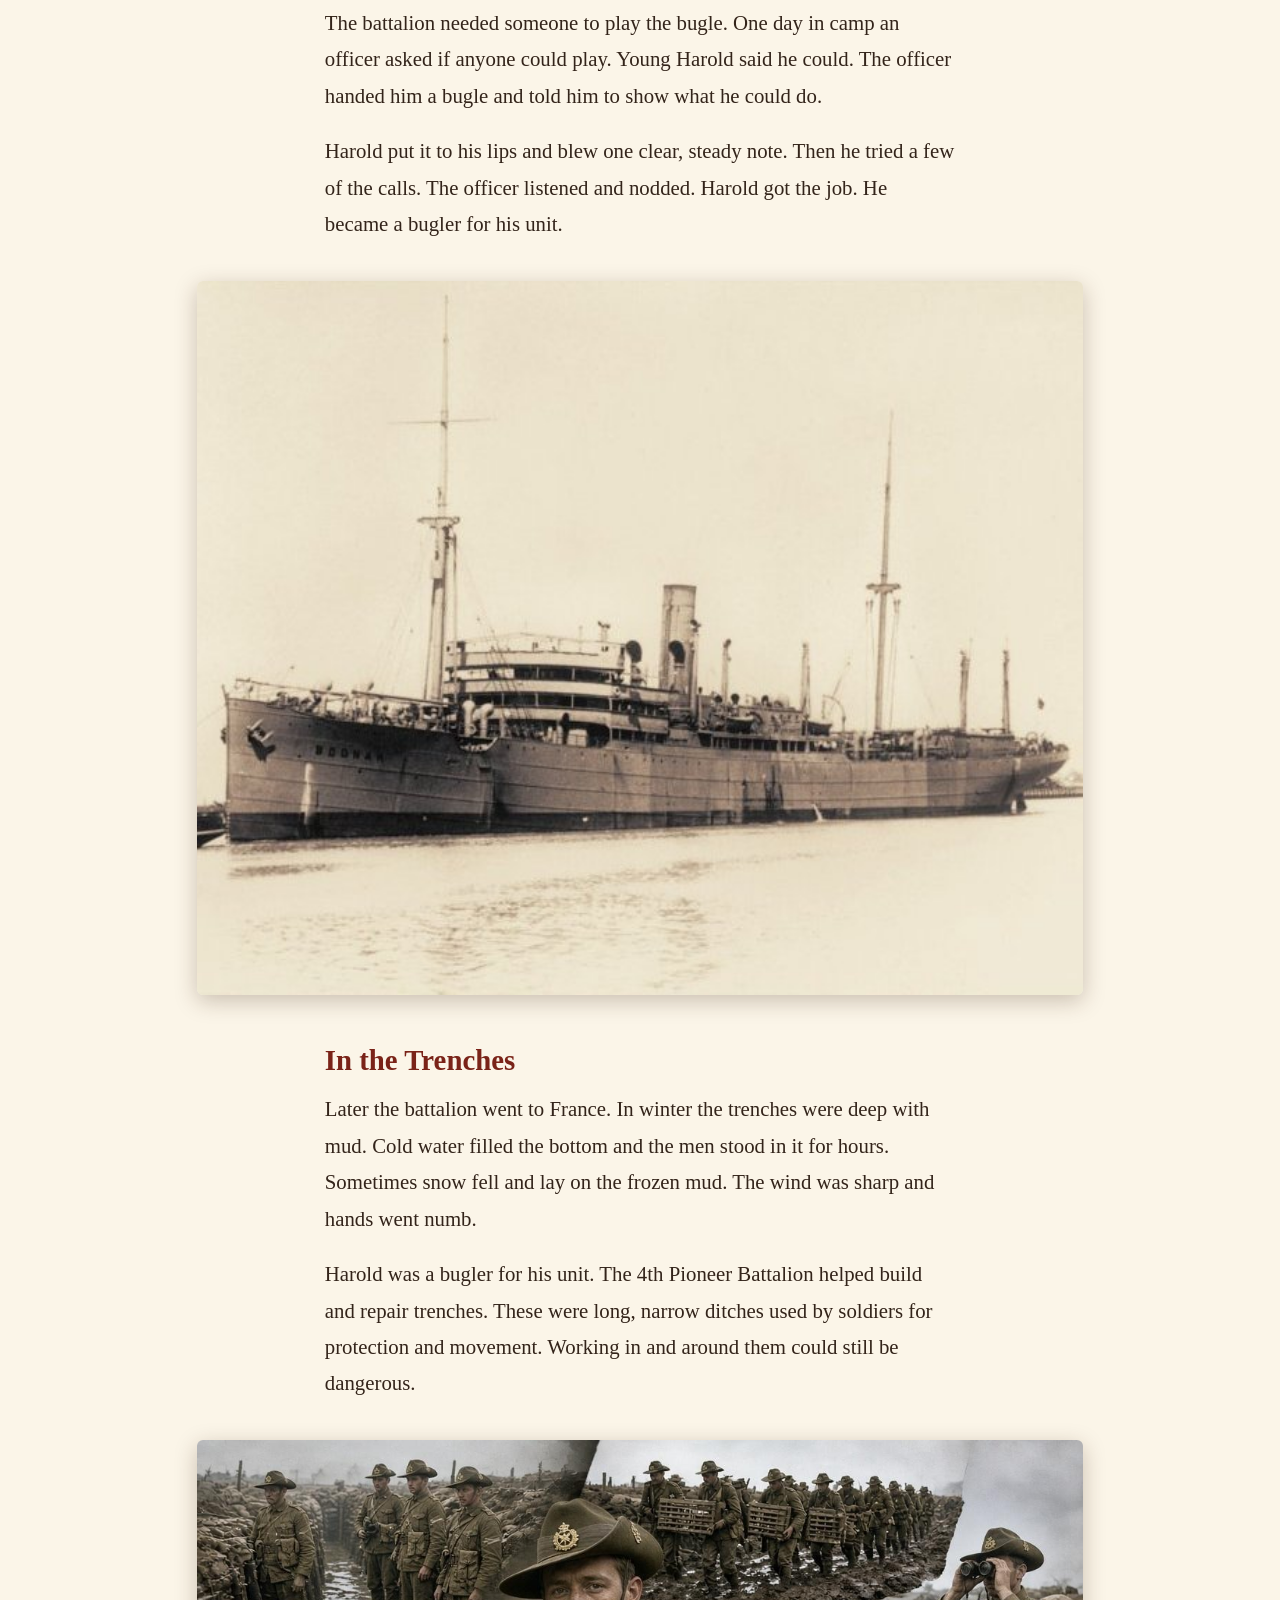
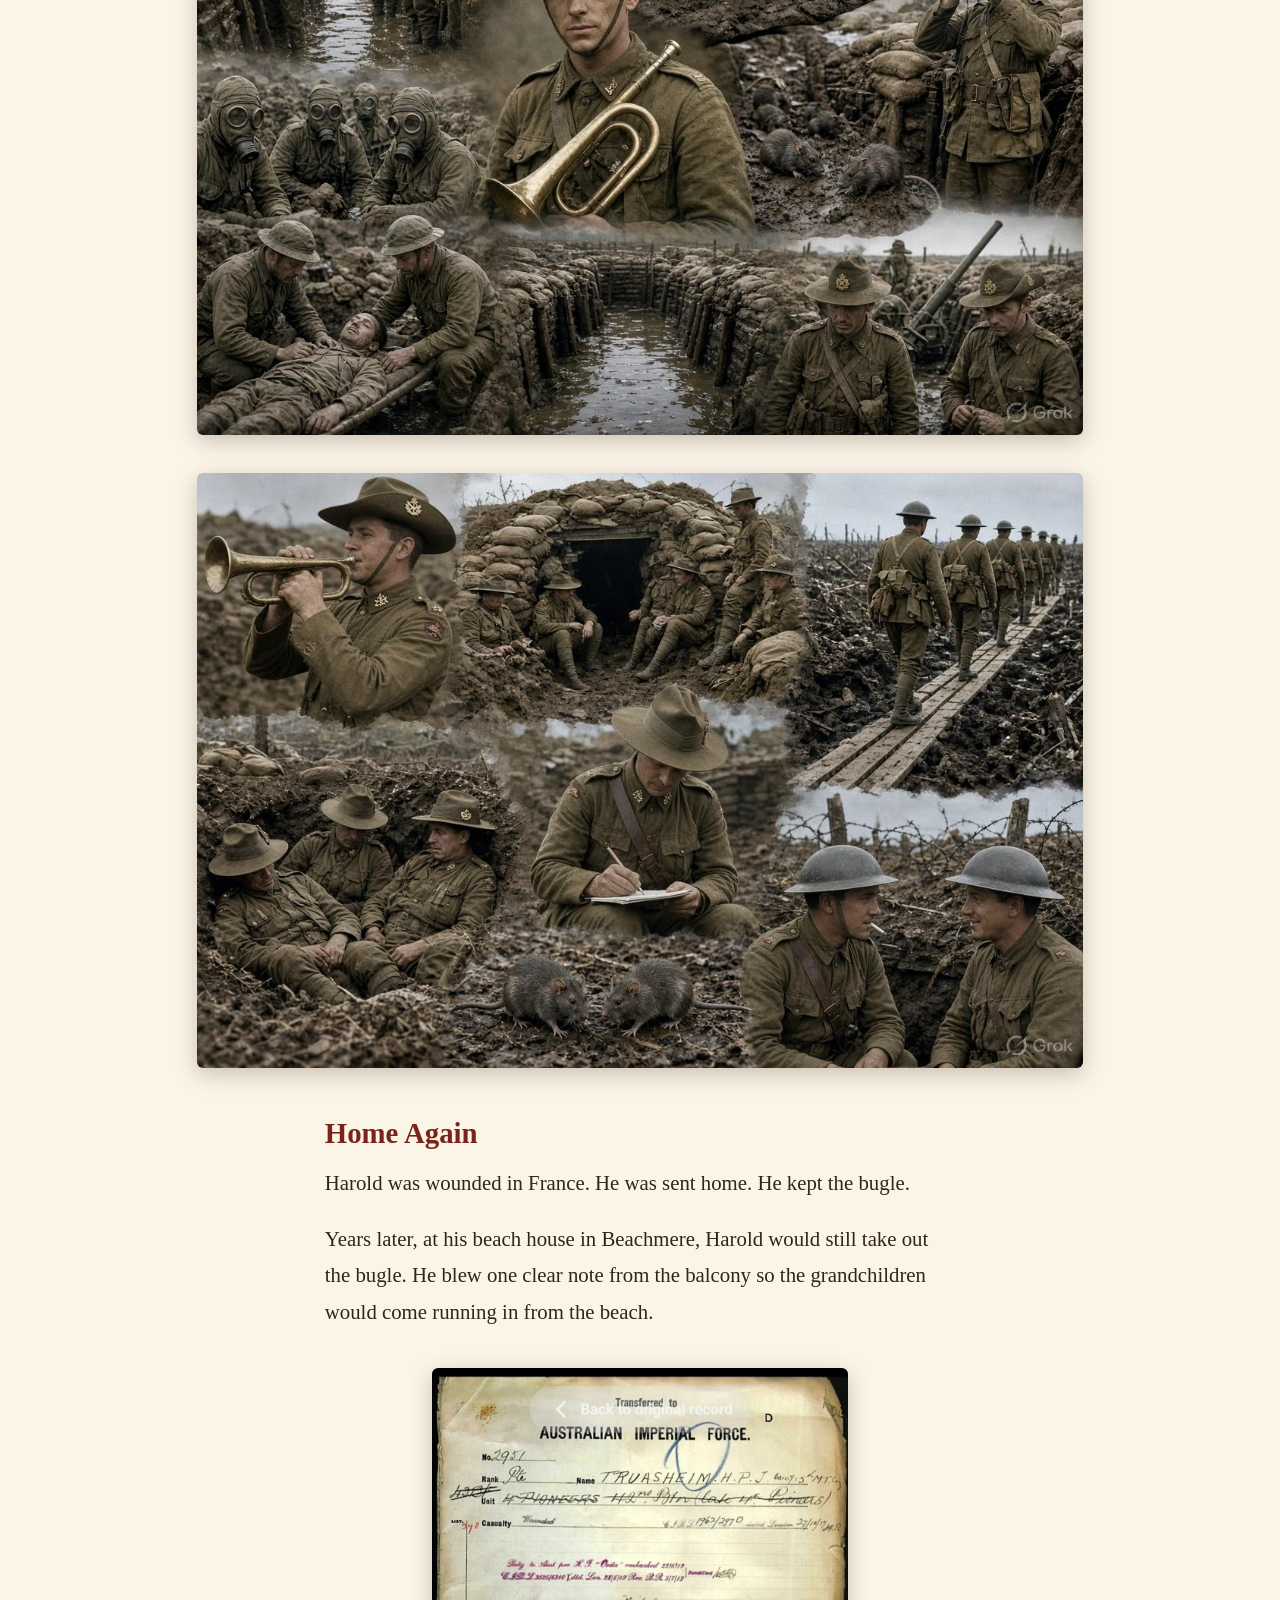
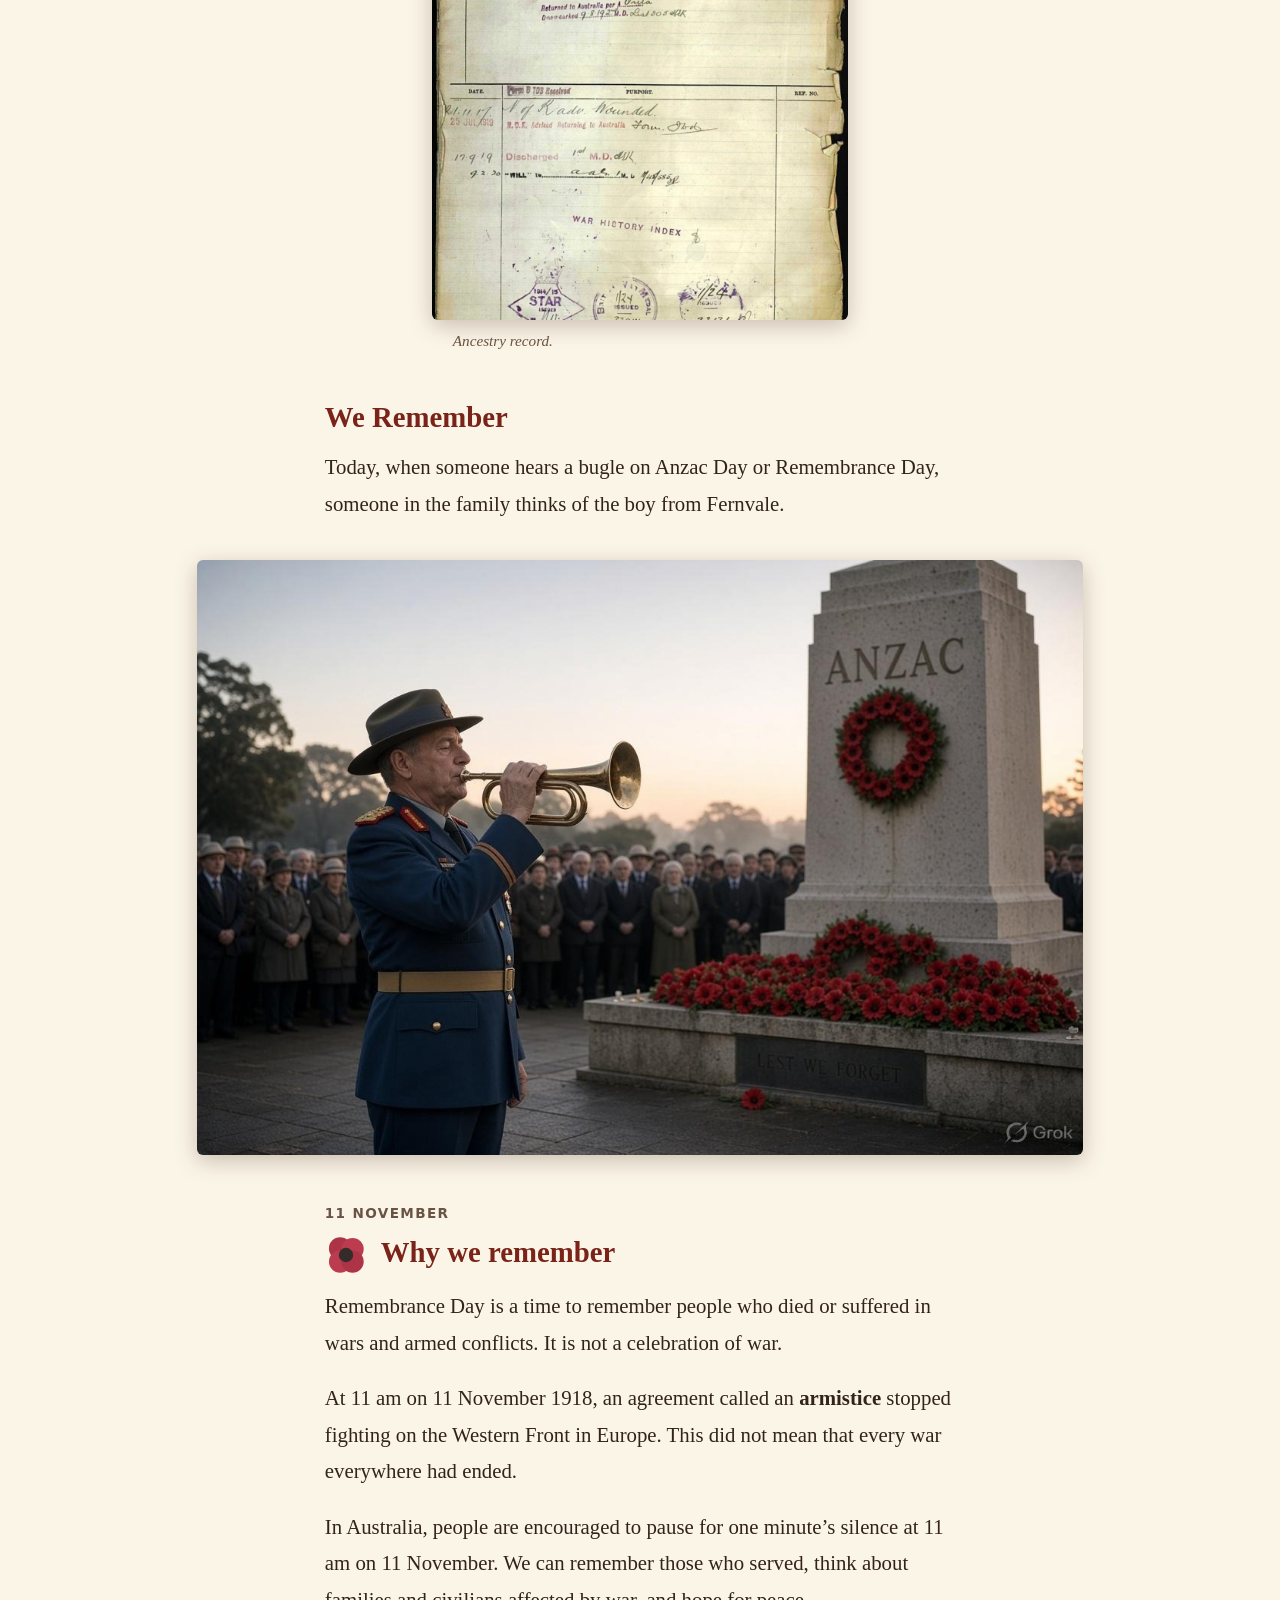
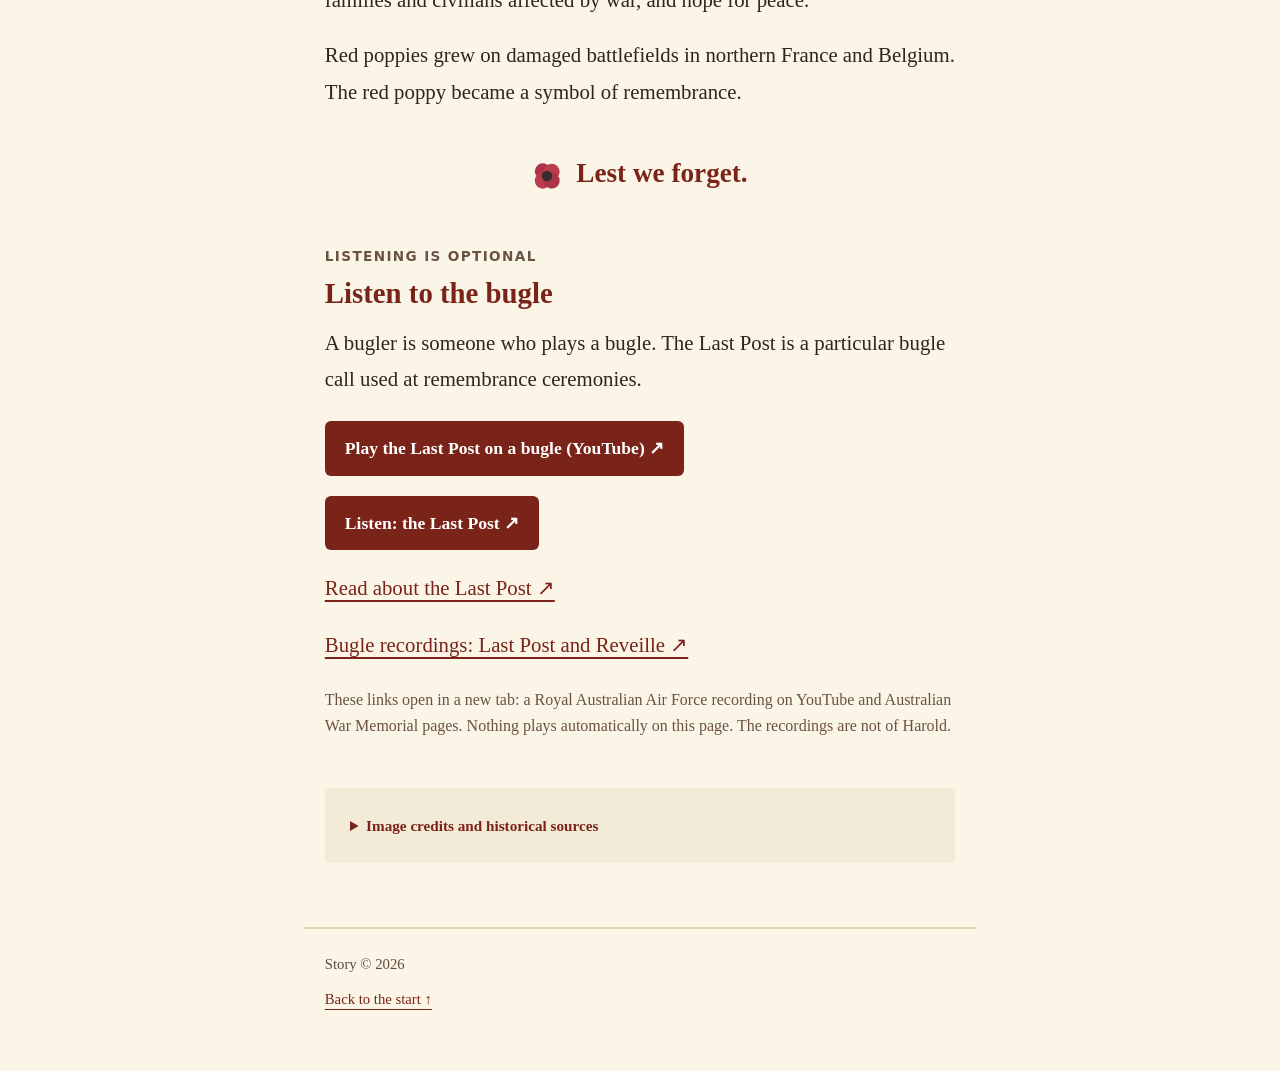
==== commit af4b01a3: "Add YouTube Last Post bugle link" ====
--- a/index.html
+++ b/index.html
@@ -1,3 +1,3 @@
 <!DOCTYPE html>
 
-<html lang="en-AU"><head><meta charset="utf-8"/><meta content="width=device-width,initial-scale=1" name="viewport"/><meta content="Harold’s family story: a young bugler from Fernvale, a remembered sound, and why we remember on Remembrance Day." name="description"/><title>My Granddad was a Bugler — Harold’s Story</title><link href="assets/site.css?v=20261107-oliver-style" rel="stylesheet"/><link href="https://robmac10.github.io/my-granddad-was-a-bugler/" rel="canonical"/><meta content="My Granddad was a Bugler — Harold’s Story" property="og:title"/><meta content="article" property="og:type"/><meta content="https://robmac10.github.io/my-granddad-was-a-bugler/" property="og:url"/><meta content="Harold’s family story: a young bugler from Fernvale, a remembered sound, and why we remember on Remembrance Day." property="og:description"/><meta content="https://robmac10.github.io/my-granddad-was-a-bugler/assets/images/harold-facebook-cover.jpg" property="og:image"/><meta content="https://robmac10.github.io/my-granddad-was-a-bugler/assets/images/harold-facebook-cover.jpg" property="og:image:secure_url"/><meta content="1200" property="og:image:width"/><meta content="630" property="og:image:height"/><meta content="image/jpeg" property="og:image:type"/><meta content="The complete My Granddad was a Bugler book cover beside the title Harold’s story on a warm cream background." property="og:image:alt"/><meta content="summary_large_image" name="twitter:card"/><meta content="My Granddad was a Bugler — Harold’s Story" name="twitter:title"/><meta content="Harold’s family story: a young bugler from Fernvale, a remembered sound, and why we remember on Remembrance Day." name="twitter:description"/><meta content="https://robmac10.github.io/my-granddad-was-a-bugler/assets/images/harold-facebook-cover.jpg" name="twitter:image"/><meta content="The complete My Granddad was a Bugler book cover beside the title Harold’s story on a warm cream background." name="twitter:image:alt"/></head><body><a class="skip" href="#story">Skip to Harold’s story</a><header class="wrap" id="home"><h1><svg aria-hidden="true" class="poppy-mark" focusable="false" height="44" viewbox="0 0 64 64" width="44"><circle cx="23" cy="22" fill="#ad3446" r="17"></circle><circle cx="42" cy="23" fill="#bb3c4e" r="17"></circle><circle cx="23" cy="42" fill="#bb3c4e" r="17"></circle><circle cx="42" cy="42" fill="#ad3446" r="17"></circle><circle cx="32" cy="32" fill="#352c2a" r="11"></circle></svg>My Granddad was a Bugler</h1><p class="subtitle">Harold’s story — a clear note and a family memory</p></header><main class="wrap"><article class="blog-article"><p class="article-intro">A bugle could call soldiers together. Years later, its clear note brought Harold’s grandchildren running in from the beach. This is his family’s story.</p><div class="opening"><figure class="portrait"><a aria-label="Open larger image: Illustrated cover with a bugle and red poppies." href="assets/images/story-01.jpg"><img alt="Illustrated cover with a bugle and red poppies." fetchpriority="high" height="1168" src="assets/images/story-01.jpg" width="784"/></a></figure></div><section aria-label="Harold’s story" id="story"><section class="story-part" id="part-1"><h2>The Boy from Fernvale</h2><p>Harold was just 18 in 1916 when he signed up for the war. He grew up in Fernvale, Queensland. By the time the war started, he already knew how to work hard.</p><p>Before the war, Harold worked as a butcher’s boy in Fernvale to help his family. His dad had died when Harold was only eight.</p><figure class="portrait"><a aria-label="Open larger image: Portrait-style picture of a young bugler holding his instrument." href="assets/images/story-02.jpg"><img alt="Portrait-style picture of a young bugler holding his instrument." height="1632" loading="lazy" src="assets/images/story-02.jpg" width="1216"/></a></figure></section><section class="story-part" id="part-2"><h2>Working Hard</h2><p>He wrapped meat, swept the floor, and learned to use a knife carefully. By the time he was fourteen, he had left school and was already earning his living.</p><p>Harold walked into a recruiting office in Brisbane and signed up. He had only just turned 18, and he was shorter than many of the other men. The officers looked at him and weren’t sure he would be strong enough for the usual soldier jobs, but they took him anyway.</p><figure class="portrait"><a aria-label="Open larger image: Harold’s attestation paper." href="assets/images/story-03.jpg?v=clean-attestation-20261107"><img alt="Harold’s attestation paper with its original official markings and handwriting." height="1436" loading="lazy" src="assets/images/story-03.jpg?v=clean-attestation-20261107" width="1070"/></a><figcaption>Ancestry record.</figcaption></figure></section><section class="story-part" id="part-3"><h2>The Clear Note</h2><p>He sailed from Brisbane on the troopship HMAT Boonah. The men went first to Egypt, where the 4th Pioneer Battalion was being formed. They trained in the heat and dust.</p><p>The battalion needed someone to play the bugle. One day in camp an officer asked if anyone could play. Young Harold said he could. The officer handed him a bugle and told him to show what he could do.</p><p>Harold put it to his lips and blew one clear, steady note. Then he tried a few of the calls. The officer listened and nodded. Harold got the job. He became a bugler for his unit.</p><figure class="landscape"><a aria-label="Open larger image: HMAT Boonah photograph." href="assets/images/story-04.jpg"><img alt="Historical photograph of the Australian troopship HMAT Boonah, about 1920." height="512" loading="lazy" src="assets/images/story-04.jpg" width="636"/></a></figure></section><section class="story-part" id="part-4"><h2>In the Trenches</h2><p>Later the battalion went to France. In winter the trenches were deep with mud. Cold water filled the bottom and the men stood in it for hours. Sometimes snow fell and lay on the frozen mud. The wind was sharp and hands went numb.</p><p>Harold was a bugler for his unit. The 4th Pioneer Battalion helped build and repair trenches. These were long, narrow ditches used by soldiers for protection and movement. Working in and around them could still be dangerous.</p><figure class="landscape"><a aria-label="Open larger image: Collage of soldiers and a bugler among muddy trenches." href="assets/images/story-05.jpg"><img alt="Collage of soldiers and a bugler among muddy trenches." height="784" loading="lazy" src="assets/images/story-05.jpg" width="1168"/></a></figure><div class="gallery"><figure class="landscape"><a aria-label="Open larger image: Collage of a bugler playing beside a trench and soldiers resting." href="assets/images/story-07.jpg"><img alt="Collage of a bugler playing beside a trench and soldiers resting." height="784" loading="lazy" src="assets/images/story-07.jpg" width="1168"/></a></figure></div></section><section class="story-part" id="home-again"><h2>Home Again</h2><p>Harold was wounded in France. He was sent home. He kept the bugle.</p><p>Years later, at his beach house in Beachmere, Harold would still take out the bugle. He blew one clear note from the balcony so the grandchildren would come running in from the beach.</p><figure class="portrait"><a aria-label="Open larger image: Harold’s service record." href="assets/images/story-09.jpg?v=clean-service-record-20261107"><img alt="Harold’s service record showing its original handwriting and official stamps." height="1432" loading="lazy" src="assets/images/story-09.jpg?v=clean-service-record-20261107" width="1080"/></a><figcaption>Ancestry record.</figcaption></figure></section><section class="story-part" id="part-6"><h2>We Remember</h2><p>Today, when someone hears a bugle on Anzac Day or Remembrance Day, someone in the family thinks of the boy from Fernvale.</p><figure class="landscape"><a aria-label="Open larger image: Illustration of a bugler playing beside an Anzac memorial and wreaths." href="assets/images/story-10.jpg"><img alt="Illustration of a bugler playing beside an Anzac memorial and wreaths." height="784" loading="lazy" src="assets/images/story-10.jpg" width="1168"/></a></figure></section></section><section class="remember" id="remember"><p class="eyebrow">11 November</p><h2><svg aria-hidden="true" class="poppy-mark" focusable="false" height="44" viewbox="0 0 64 64" width="44"><circle cx="23" cy="22" fill="#ad3446" r="17"></circle><circle cx="42" cy="23" fill="#bb3c4e" r="17"></circle><circle cx="23" cy="42" fill="#bb3c4e" r="17"></circle><circle cx="42" cy="42" fill="#ad3446" r="17"></circle><circle cx="32" cy="32" fill="#352c2a" r="11"></circle></svg>Why we remember</h2><p>Remembrance Day is a time to remember people who died or suffered in wars and armed conflicts. It is not a celebration of war.</p><p>At 11 am on 11 November 1918, an agreement called an <strong>armistice</strong> stopped fighting on the Western Front in Europe. This did not mean that every war everywhere had ended.</p><p>In Australia, people are encouraged to pause for one minute’s silence at 11 am on 11 November. We can remember those who served, think about families and civilians affected by war, and hope for peace.</p><p>Red poppies grew on damaged battlefields in northern France and Belgium. The red poppy became a symbol of remembrance.</p><p class="lest"><svg aria-hidden="true" class="poppy-mark" focusable="false" height="44" viewbox="0 0 64 64" width="44"><circle cx="23" cy="22" fill="#ad3446" r="17"></circle><circle cx="42" cy="23" fill="#bb3c4e" r="17"></circle><circle cx="23" cy="42" fill="#bb3c4e" r="17"></circle><circle cx="42" cy="42" fill="#ad3446" r="17"></circle><circle cx="32" cy="32" fill="#352c2a" r="11"></circle></svg>Lest we forget.</p></section><section class="listen" id="listen"><p class="eyebrow">Listening is optional</p><h2>Listen to the bugle</h2><p>A bugler is someone who plays a bugle. The Last Post is a particular bugle call used at remembrance ceremonies.</p><div class="listen-links"><a class="button" href="https://www.awm.gov.au/anzacathome/remembering-hub/listen" rel="noopener noreferrer" target="_blank">Listen: the Last Post ↗</a><a href="https://www.awm.gov.au/commemoration/customs-and-ceremony/last-post" rel="noopener noreferrer" target="_blank">Read about the Last Post ↗</a><a href="https://www.awm.gov.au/collection/S00265" rel="noopener noreferrer" target="_blank">Bugle recordings: Last Post and Reveille ↗</a></div><p class="note">These links open Australian War Memorial pages in a new tab. Nothing plays automatically on this page. The recordings are not of Harold.</p></section><details class="sources"><summary>Image credits and historical sources</summary><p>This family recollection has not been independently checked against service records. Some artwork is AI-generated. Illustrations are not presented as authenticated photographs.</p><p>The family identifies the two records as Ancestry records. Their contents have not been independently verified here.</p><p>Ship photograph: <a href="https://commons.wikimedia.org/wiki/File:HMAT_Boonah.jpg">HMAT Boonah, about 1920 — Wikimedia Commons</a>. Photographer not identified on the file page. The file is marked public domain under PD-Australia and PD-1996. This photograph shows the vessel, not a verified image of Harold’s voyage.</p><p>Creators and underlying rights for the other images have not been established; no public-domain status is claimed for them.</p><p>Historical context: <a href="https://www.awm.gov.au/commemoration/remembrance-day/traditions">Australian War Memorial: Origins of Remembrance Day</a>; <a href="https://www.awm.gov.au/commemoration/customs-and-ceremony/poppies">Flanders poppies</a>; <a href="https://www.awm.gov.au/commemoration/customs-and-ceremony/last-post">The Last Post</a>.</p><p>4th Pioneer Battalion and trenches: Australian War Memorial records show members <a href="https://www.awm.gov.au/collection/E03358">moving up to the trenches at Le Verguier</a>, <a href="https://www.awm.gov.au/collection/C1223148">digging a support trench at Hamel</a>, and <a href="https://www.awm.gov.au/collection/P11031309">repairing communication trenches near Pozières</a>. These establish the unit’s work, not Harold’s individual duties or where he sounded his bugle.</p></details></article></main><footer class="wrap"><p>Story © 2026</p><p><a href="#home">Back to the start ↑</a></p></footer></body></html>+<html lang="en-AU"><head><meta charset="utf-8"/><meta content="width=device-width,initial-scale=1" name="viewport"/><meta content="Harold’s family story: a young bugler from Fernvale, a remembered sound, and why we remember on Remembrance Day." name="description"/><title>My Granddad was a Bugler — Harold’s Story</title><link href="assets/site.css?v=20261107-oliver-style" rel="stylesheet"/><link href="https://robmac10.github.io/my-granddad-was-a-bugler/" rel="canonical"/><meta content="My Granddad was a Bugler — Harold’s Story" property="og:title"/><meta content="article" property="og:type"/><meta content="https://robmac10.github.io/my-granddad-was-a-bugler/" property="og:url"/><meta content="Harold’s family story: a young bugler from Fernvale, a remembered sound, and why we remember on Remembrance Day." property="og:description"/><meta content="https://robmac10.github.io/my-granddad-was-a-bugler/assets/images/harold-facebook-cover.jpg" property="og:image"/><meta content="https://robmac10.github.io/my-granddad-was-a-bugler/assets/images/harold-facebook-cover.jpg" property="og:image:secure_url"/><meta content="1200" property="og:image:width"/><meta content="630" property="og:image:height"/><meta content="image/jpeg" property="og:image:type"/><meta content="The complete My Granddad was a Bugler book cover beside the title Harold’s story on a warm cream background." property="og:image:alt"/><meta content="summary_large_image" name="twitter:card"/><meta content="My Granddad was a Bugler — Harold’s Story" name="twitter:title"/><meta content="Harold’s family story: a young bugler from Fernvale, a remembered sound, and why we remember on Remembrance Day." name="twitter:description"/><meta content="https://robmac10.github.io/my-granddad-was-a-bugler/assets/images/harold-facebook-cover.jpg" name="twitter:image"/><meta content="The complete My Granddad was a Bugler book cover beside the title Harold’s story on a warm cream background." name="twitter:image:alt"/></head><body><a class="skip" href="#story">Skip to Harold’s story</a><header class="wrap" id="home"><h1><svg aria-hidden="true" class="poppy-mark" focusable="false" height="44" viewbox="0 0 64 64" width="44"><circle cx="23" cy="22" fill="#ad3446" r="17"></circle><circle cx="42" cy="23" fill="#bb3c4e" r="17"></circle><circle cx="23" cy="42" fill="#bb3c4e" r="17"></circle><circle cx="42" cy="42" fill="#ad3446" r="17"></circle><circle cx="32" cy="32" fill="#352c2a" r="11"></circle></svg>My Granddad was a Bugler</h1><p class="subtitle">Harold’s story — a clear note and a family memory</p></header><main class="wrap"><article class="blog-article"><p class="article-intro">A bugle could call soldiers together. Years later, its clear note brought Harold’s grandchildren running in from the beach. This is his family’s story.</p><div class="opening"><figure class="portrait"><a aria-label="Open larger image: Illustrated cover with a bugle and red poppies." href="assets/images/story-01.jpg"><img alt="Illustrated cover with a bugle and red poppies." fetchpriority="high" height="1168" src="assets/images/story-01.jpg" width="784"/></a></figure></div><section aria-label="Harold’s story" id="story"><section class="story-part" id="part-1"><h2>The Boy from Fernvale</h2><p>Harold was just 18 in 1916 when he signed up for the war. He grew up in Fernvale, Queensland. By the time the war started, he already knew how to work hard.</p><p>Before the war, Harold worked as a butcher’s boy in Fernvale to help his family. His dad had died when Harold was only eight.</p><figure class="portrait"><a aria-label="Open larger image: Portrait-style picture of a young bugler holding his instrument." href="assets/images/story-02.jpg"><img alt="Portrait-style picture of a young bugler holding his instrument." height="1632" loading="lazy" src="assets/images/story-02.jpg" width="1216"/></a></figure></section><section class="story-part" id="part-2"><h2>Working Hard</h2><p>He wrapped meat, swept the floor, and learned to use a knife carefully. By the time he was fourteen, he had left school and was already earning his living.</p><p>Harold walked into a recruiting office in Brisbane and signed up. He had only just turned 18, and he was shorter than many of the other men. The officers looked at him and weren’t sure he would be strong enough for the usual soldier jobs, but they took him anyway.</p><figure class="portrait"><a aria-label="Open larger image: Harold’s attestation paper." href="assets/images/story-03.jpg?v=clean-attestation-20261107"><img alt="Harold’s attestation paper with its original official markings and handwriting." height="1436" loading="lazy" src="assets/images/story-03.jpg?v=clean-attestation-20261107" width="1070"/></a><figcaption>Ancestry record.</figcaption></figure></section><section class="story-part" id="part-3"><h2>The Clear Note</h2><p>He sailed from Brisbane on the troopship HMAT Boonah. The men went first to Egypt, where the 4th Pioneer Battalion was being formed. They trained in the heat and dust.</p><p>The battalion needed someone to play the bugle. One day in camp an officer asked if anyone could play. Young Harold said he could. The officer handed him a bugle and told him to show what he could do.</p><p>Harold put it to his lips and blew one clear, steady note. Then he tried a few of the calls. The officer listened and nodded. Harold got the job. He became a bugler for his unit.</p><figure class="landscape"><a aria-label="Open larger image: HMAT Boonah photograph." href="assets/images/story-04.jpg"><img alt="Historical photograph of the Australian troopship HMAT Boonah, about 1920." height="512" loading="lazy" src="assets/images/story-04.jpg" width="636"/></a></figure></section><section class="story-part" id="part-4"><h2>In the Trenches</h2><p>Later the battalion went to France. In winter the trenches were deep with mud. Cold water filled the bottom and the men stood in it for hours. Sometimes snow fell and lay on the frozen mud. The wind was sharp and hands went numb.</p><p>Harold was a bugler for his unit. The 4th Pioneer Battalion helped build and repair trenches. These were long, narrow ditches used by soldiers for protection and movement. Working in and around them could still be dangerous.</p><figure class="landscape"><a aria-label="Open larger image: Collage of soldiers and a bugler among muddy trenches." href="assets/images/story-05.jpg"><img alt="Collage of soldiers and a bugler among muddy trenches." height="784" loading="lazy" src="assets/images/story-05.jpg" width="1168"/></a></figure><div class="gallery"><figure class="landscape"><a aria-label="Open larger image: Collage of a bugler playing beside a trench and soldiers resting." href="assets/images/story-07.jpg"><img alt="Collage of a bugler playing beside a trench and soldiers resting." height="784" loading="lazy" src="assets/images/story-07.jpg" width="1168"/></a></figure></div></section><section class="story-part" id="home-again"><h2>Home Again</h2><p>Harold was wounded in France. He was sent home. He kept the bugle.</p><p>Years later, at his beach house in Beachmere, Harold would still take out the bugle. He blew one clear note from the balcony so the grandchildren would come running in from the beach.</p><figure class="portrait"><a aria-label="Open larger image: Harold’s service record." href="assets/images/story-09.jpg?v=clean-service-record-20261107"><img alt="Harold’s service record showing its original handwriting and official stamps." height="1432" loading="lazy" src="assets/images/story-09.jpg?v=clean-service-record-20261107" width="1080"/></a><figcaption>Ancestry record.</figcaption></figure></section><section class="story-part" id="part-6"><h2>We Remember</h2><p>Today, when someone hears a bugle on Anzac Day or Remembrance Day, someone in the family thinks of the boy from Fernvale.</p><figure class="landscape"><a aria-label="Open larger image: Illustration of a bugler playing beside an Anzac memorial and wreaths." href="assets/images/story-10.jpg"><img alt="Illustration of a bugler playing beside an Anzac memorial and wreaths." height="784" loading="lazy" src="assets/images/story-10.jpg" width="1168"/></a></figure></section></section><section class="remember" id="remember"><p class="eyebrow">11 November</p><h2><svg aria-hidden="true" class="poppy-mark" focusable="false" height="44" viewbox="0 0 64 64" width="44"><circle cx="23" cy="22" fill="#ad3446" r="17"></circle><circle cx="42" cy="23" fill="#bb3c4e" r="17"></circle><circle cx="23" cy="42" fill="#bb3c4e" r="17"></circle><circle cx="42" cy="42" fill="#ad3446" r="17"></circle><circle cx="32" cy="32" fill="#352c2a" r="11"></circle></svg>Why we remember</h2><p>Remembrance Day is a time to remember people who died or suffered in wars and armed conflicts. It is not a celebration of war.</p><p>At 11 am on 11 November 1918, an agreement called an <strong>armistice</strong> stopped fighting on the Western Front in Europe. This did not mean that every war everywhere had ended.</p><p>In Australia, people are encouraged to pause for one minute’s silence at 11 am on 11 November. We can remember those who served, think about families and civilians affected by war, and hope for peace.</p><p>Red poppies grew on damaged battlefields in northern France and Belgium. The red poppy became a symbol of remembrance.</p><p class="lest"><svg aria-hidden="true" class="poppy-mark" focusable="false" height="44" viewbox="0 0 64 64" width="44"><circle cx="23" cy="22" fill="#ad3446" r="17"></circle><circle cx="42" cy="23" fill="#bb3c4e" r="17"></circle><circle cx="23" cy="42" fill="#bb3c4e" r="17"></circle><circle cx="42" cy="42" fill="#ad3446" r="17"></circle><circle cx="32" cy="32" fill="#352c2a" r="11"></circle></svg>Lest we forget.</p></section><section class="listen" id="listen"><p class="eyebrow">Listening is optional</p><h2>Listen to the bugle</h2><p>A bugler is someone who plays a bugle. The Last Post is a particular bugle call used at remembrance ceremonies.</p><div class="listen-links"><a class="button" href="https://www.youtube.com/watch?v=McCDWYgVyps" rel="noopener noreferrer" target="_blank">Play the Last Post on a bugle (YouTube) ↗</a><a class="button" href="https://www.awm.gov.au/anzacathome/remembering-hub/listen" rel="noopener noreferrer" target="_blank">Listen: the Last Post ↗</a><a href="https://www.awm.gov.au/commemoration/customs-and-ceremony/last-post" rel="noopener noreferrer" target="_blank">Read about the Last Post ↗</a><a href="https://www.awm.gov.au/collection/S00265" rel="noopener noreferrer" target="_blank">Bugle recordings: Last Post and Reveille ↗</a></div><p class="note">These links open in a new tab: a Royal Australian Air Force recording on YouTube and Australian War Memorial pages. Nothing plays automatically on this page. The recordings are not of Harold.</p></section><details class="sources"><summary>Image credits and historical sources</summary><p>This family recollection has not been independently checked against service records. Some artwork is AI-generated. Illustrations are not presented as authenticated photographs.</p><p>The family identifies the two records as Ancestry records. Their contents have not been independently verified here.</p><p>Ship photograph: <a href="https://commons.wikimedia.org/wiki/File:HMAT_Boonah.jpg">HMAT Boonah, about 1920 — Wikimedia Commons</a>. Photographer not identified on the file page. The file is marked public domain under PD-Australia and PD-1996. This photograph shows the vessel, not a verified image of Harold’s voyage.</p><p>Creators and underlying rights for the other images have not been established; no public-domain status is claimed for them.</p><p>Historical context: <a href="https://www.awm.gov.au/commemoration/remembrance-day/traditions">Australian War Memorial: Origins of Remembrance Day</a>; <a href="https://www.awm.gov.au/commemoration/customs-and-ceremony/poppies">Flanders poppies</a>; <a href="https://www.awm.gov.au/commemoration/customs-and-ceremony/last-post">The Last Post</a>.</p><p>4th Pioneer Battalion and trenches: Australian War Memorial records show members <a href="https://www.awm.gov.au/collection/E03358">moving up to the trenches at Le Verguier</a>, <a href="https://www.awm.gov.au/collection/C1223148">digging a support trench at Hamel</a>, and <a href="https://www.awm.gov.au/collection/P11031309">repairing communication trenches near Pozières</a>. These establish the unit’s work, not Harold’s individual duties or where he sounded his bugle.</p></details></article></main><footer class="wrap"><p>Story © 2026</p><p><a href="#home">Back to the start ↑</a></p></footer></body></html>
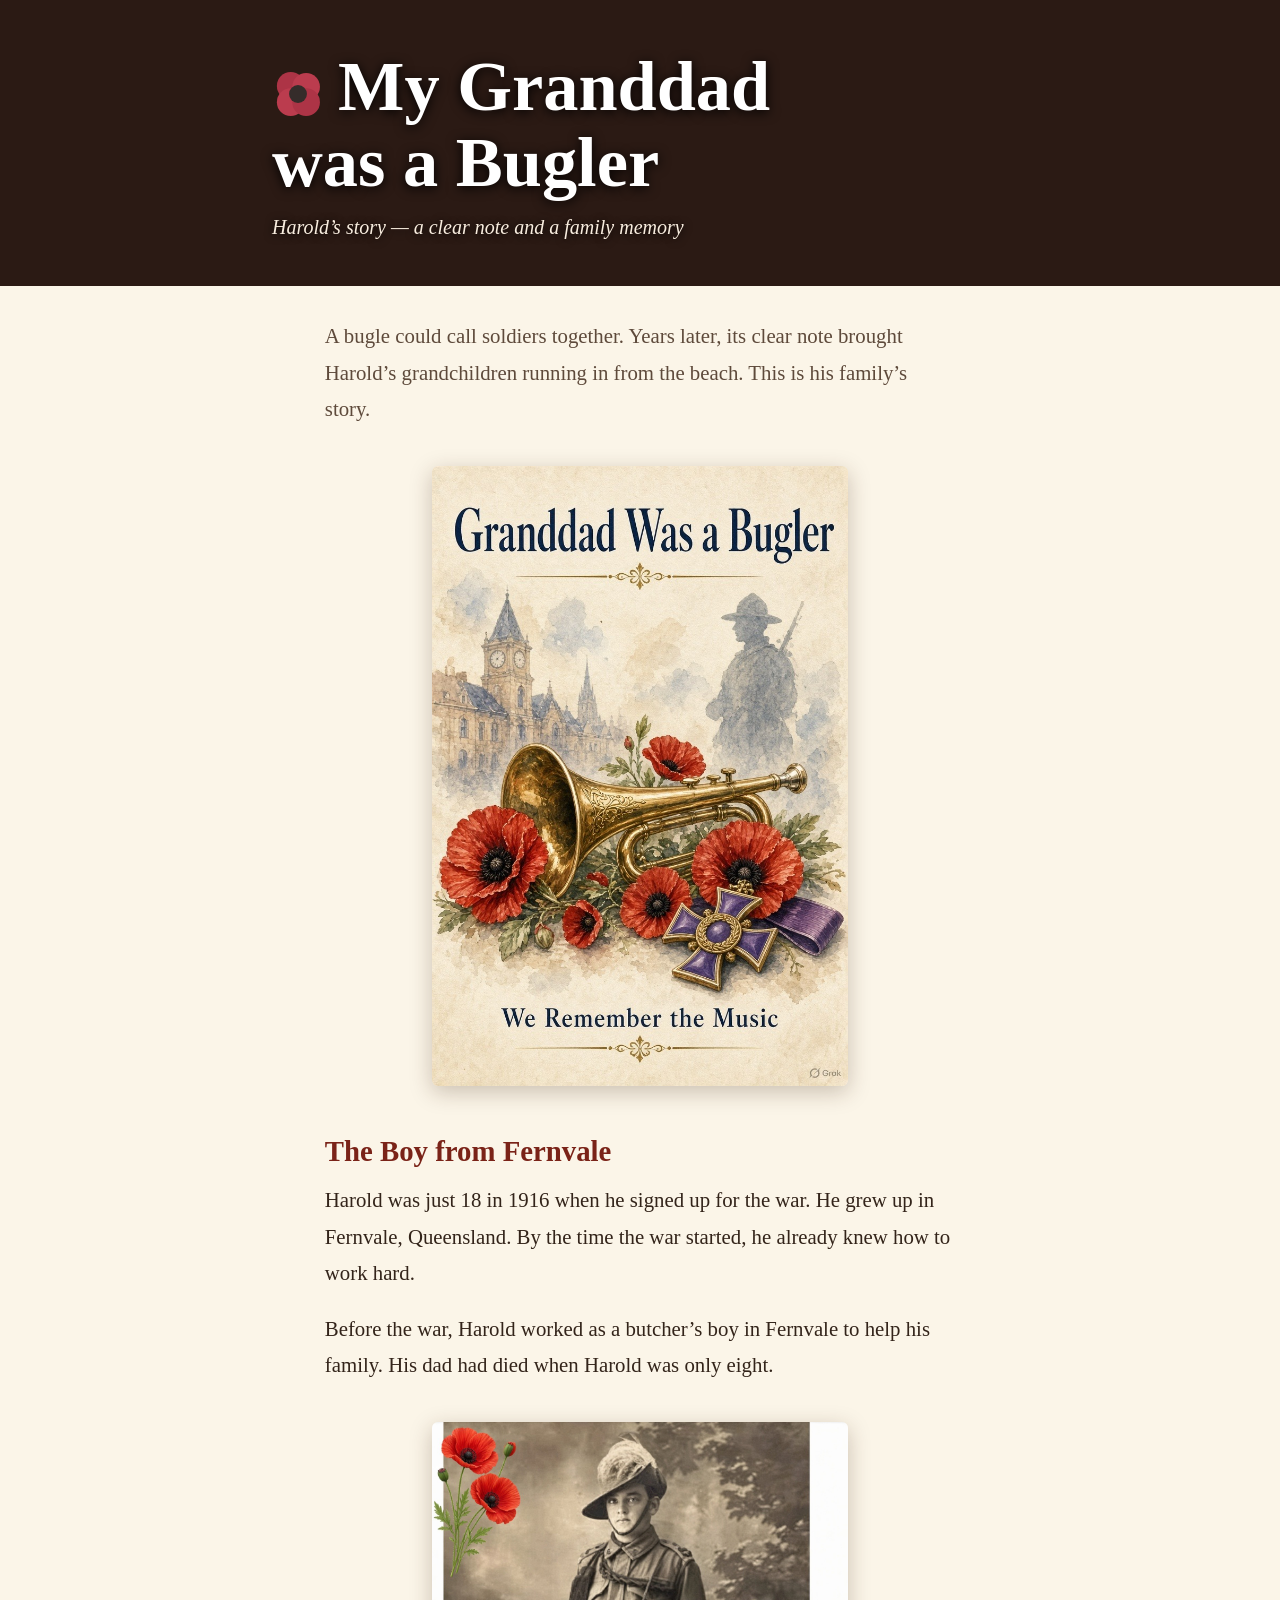
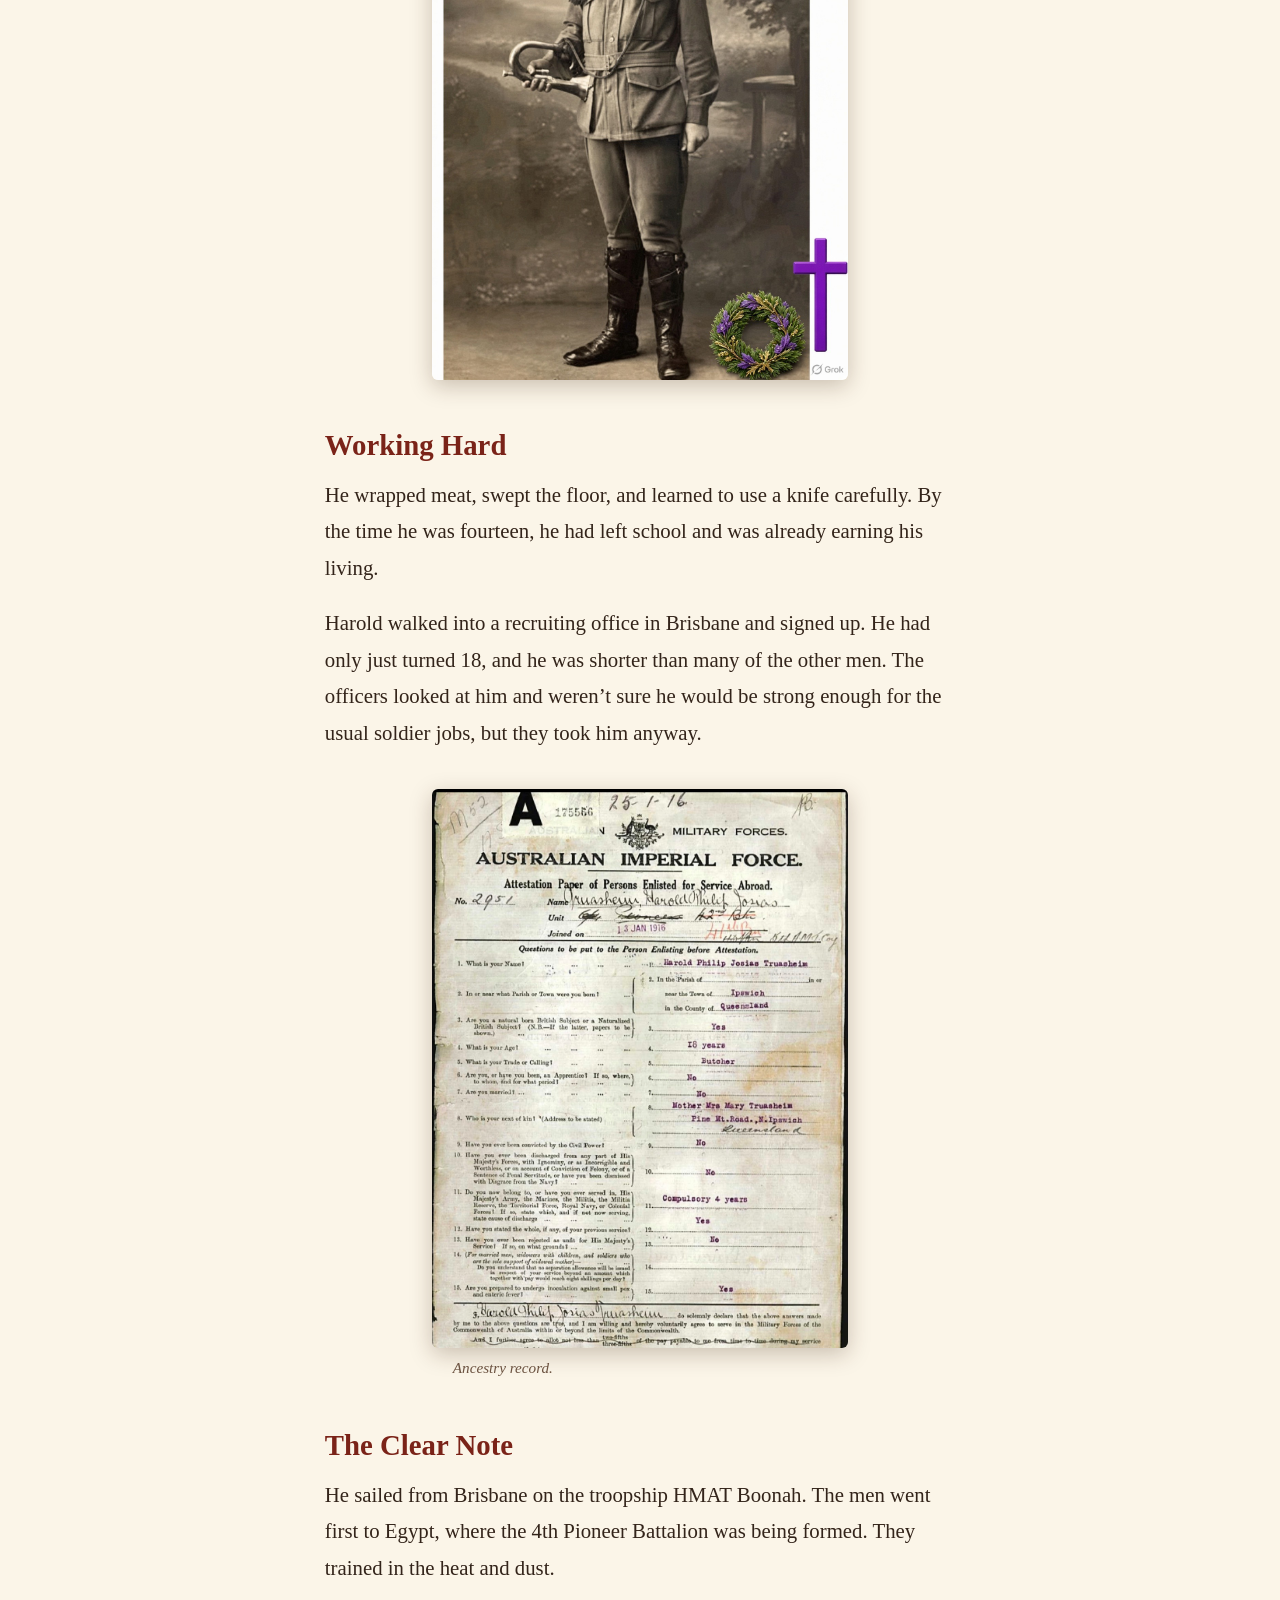
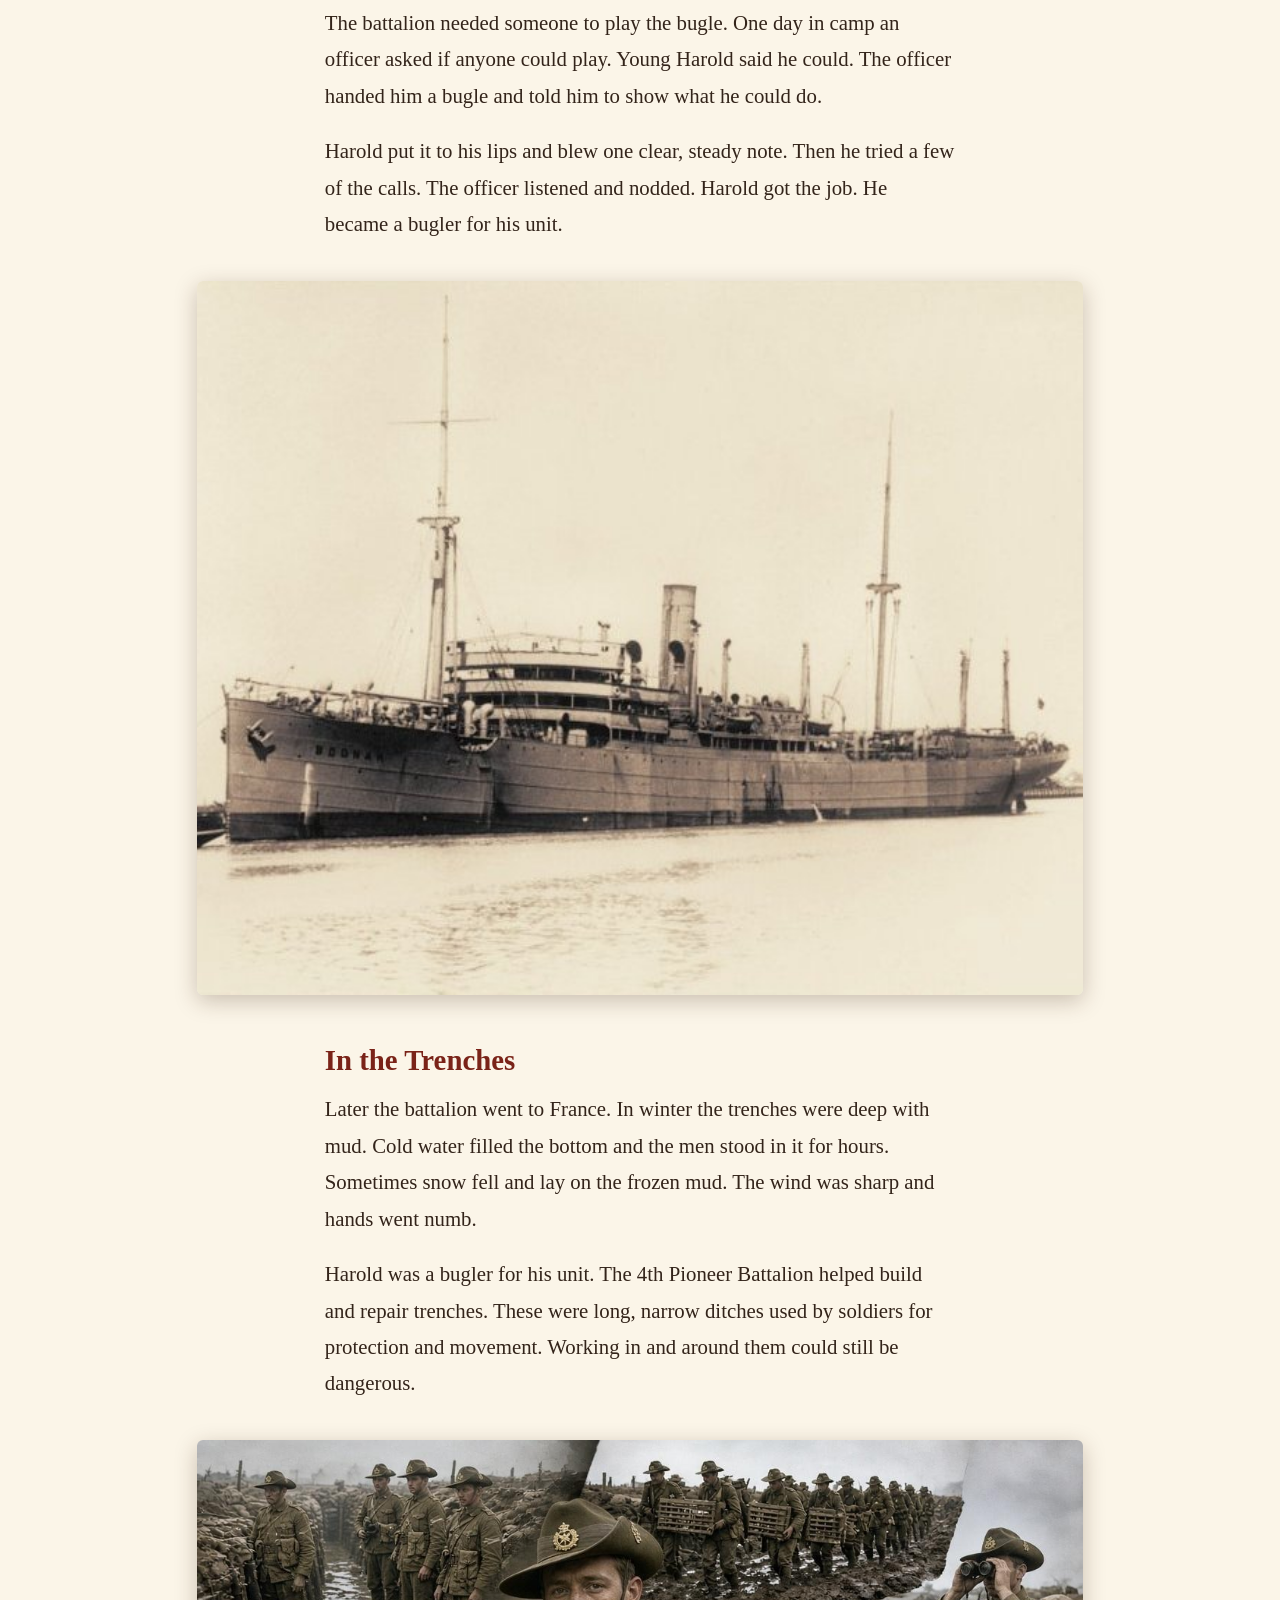
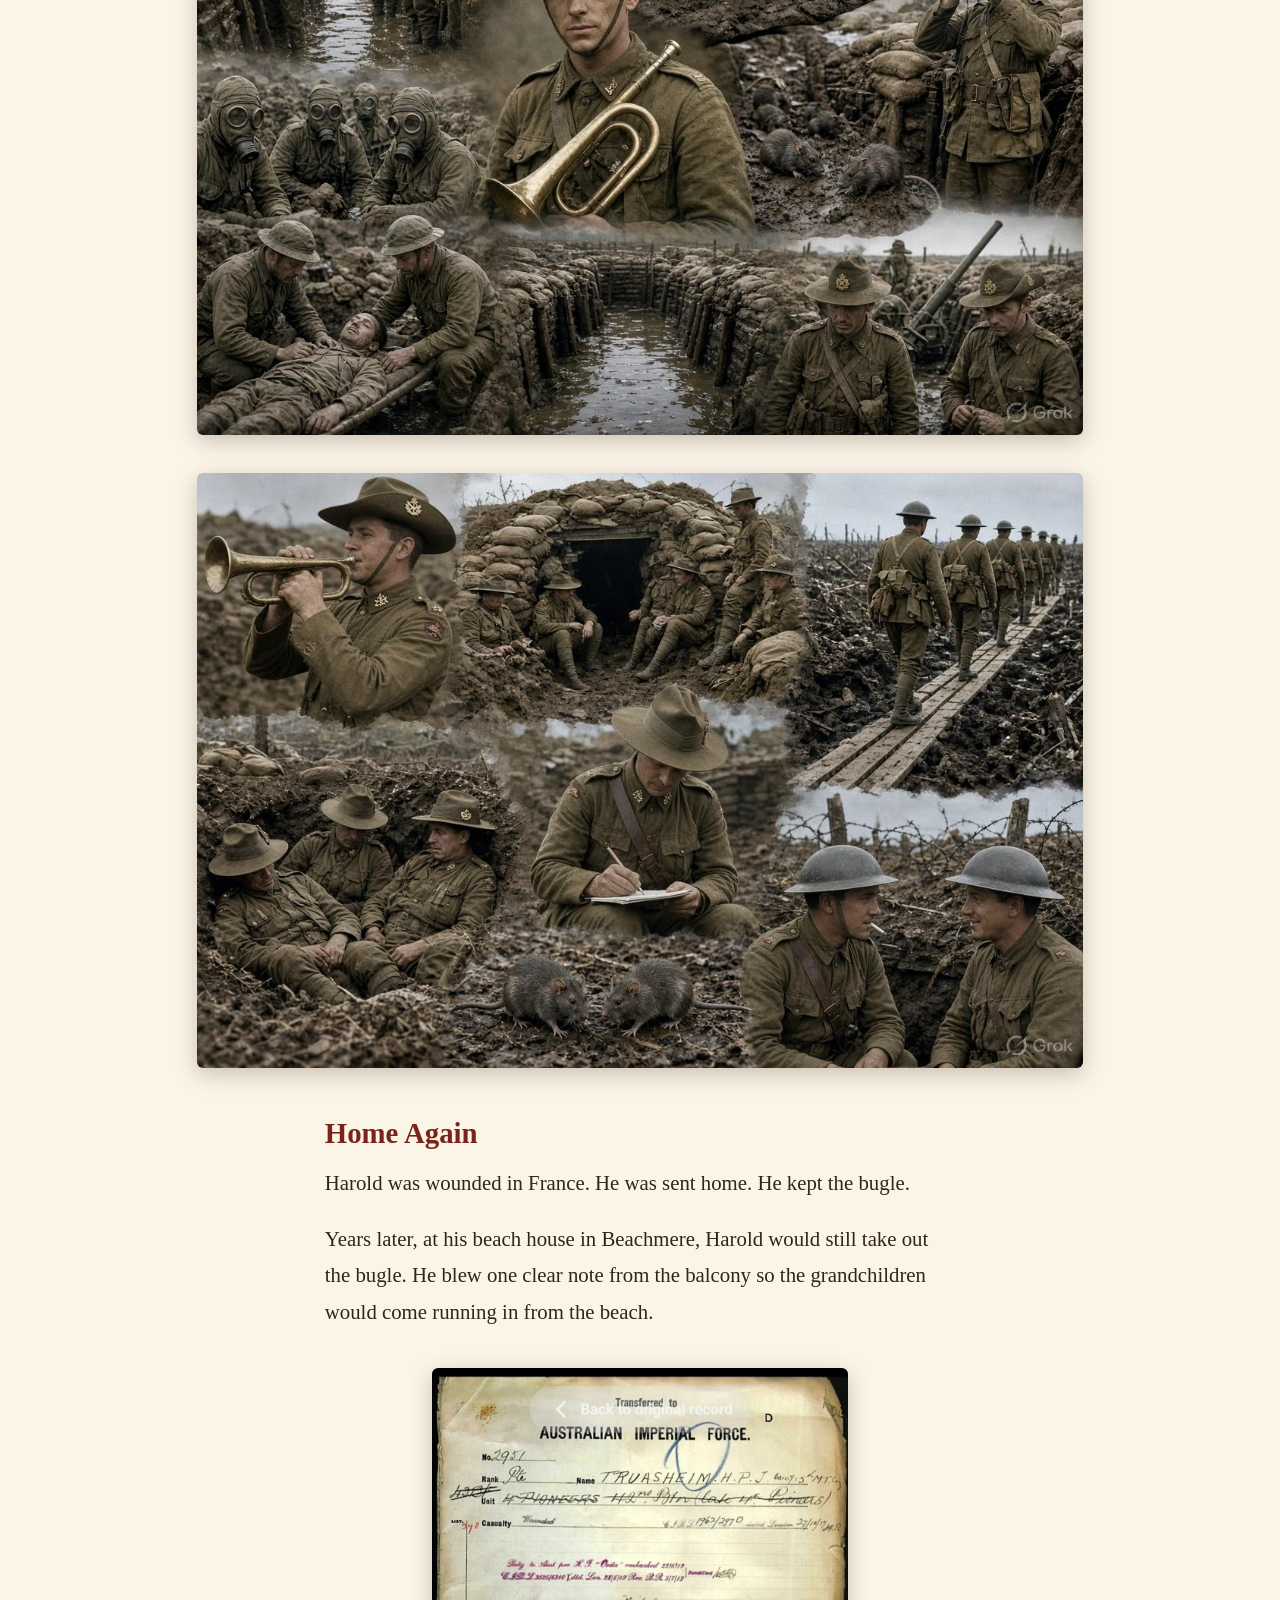
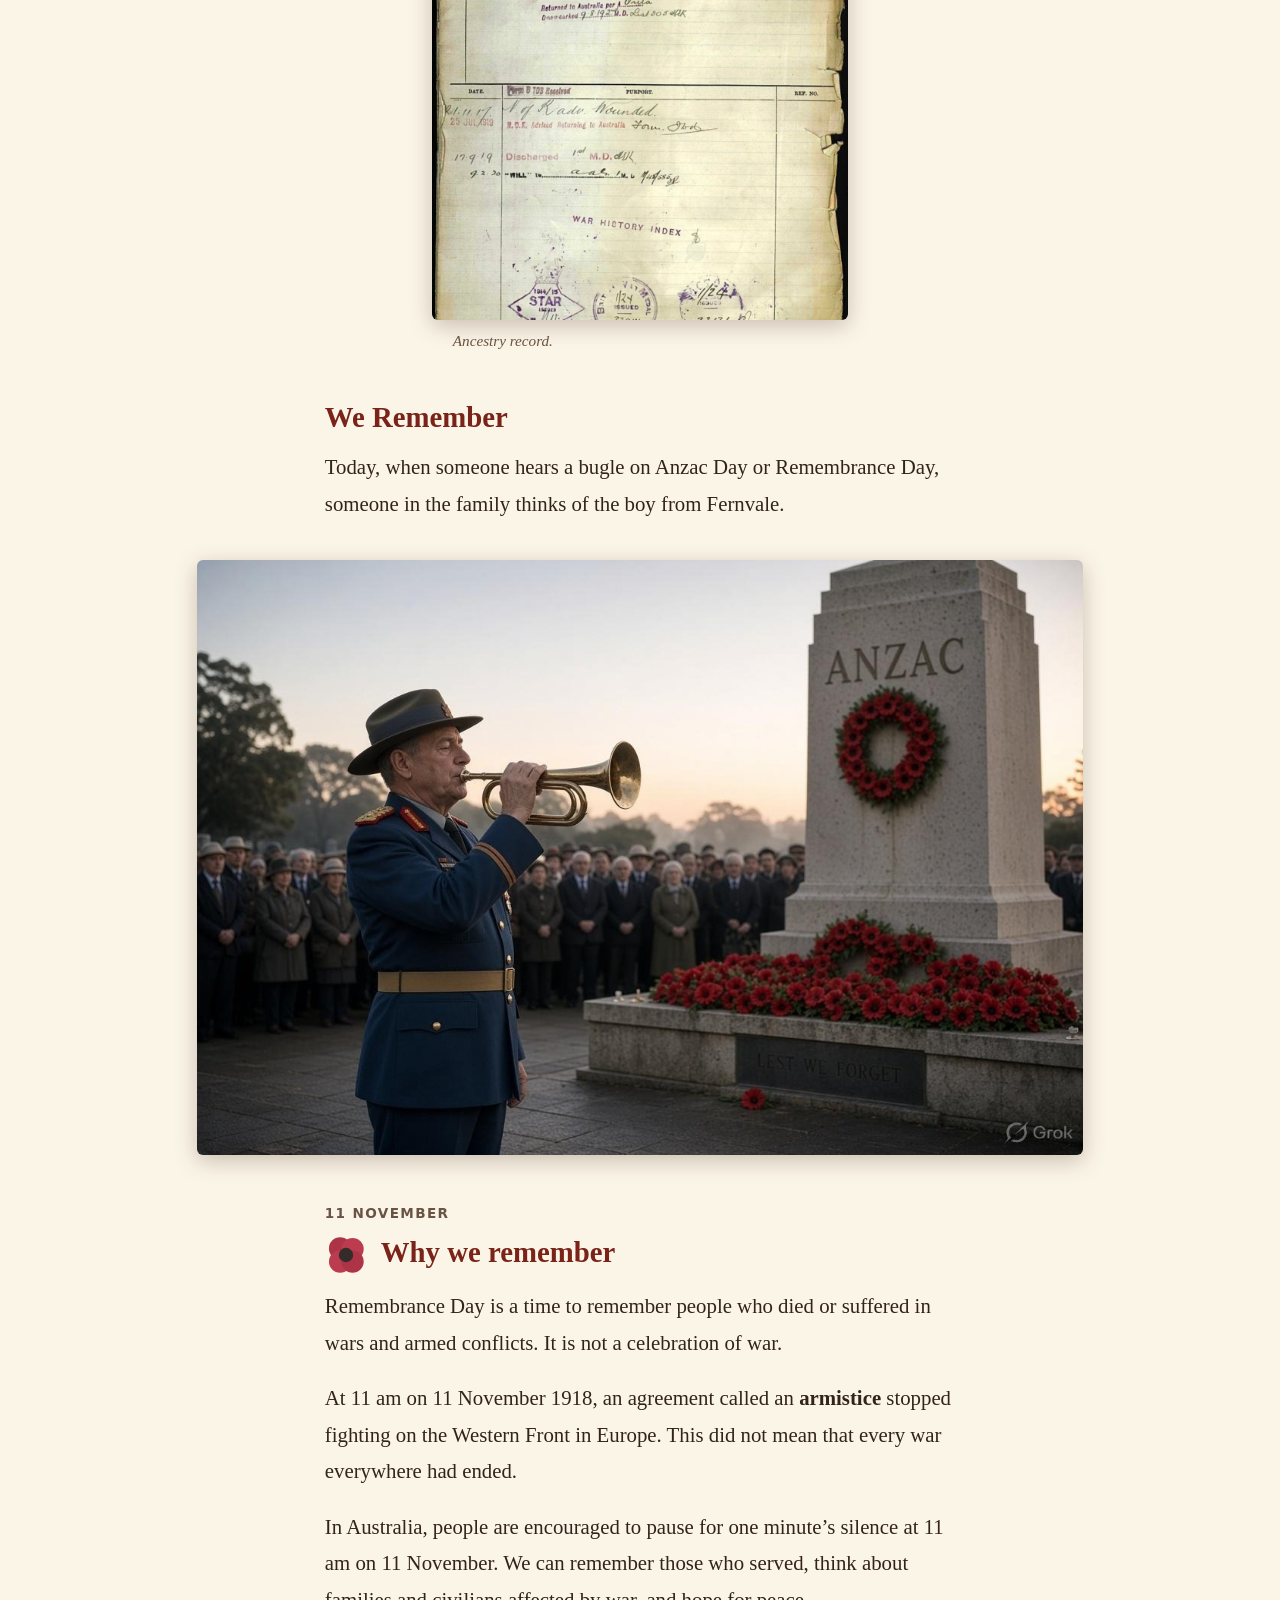
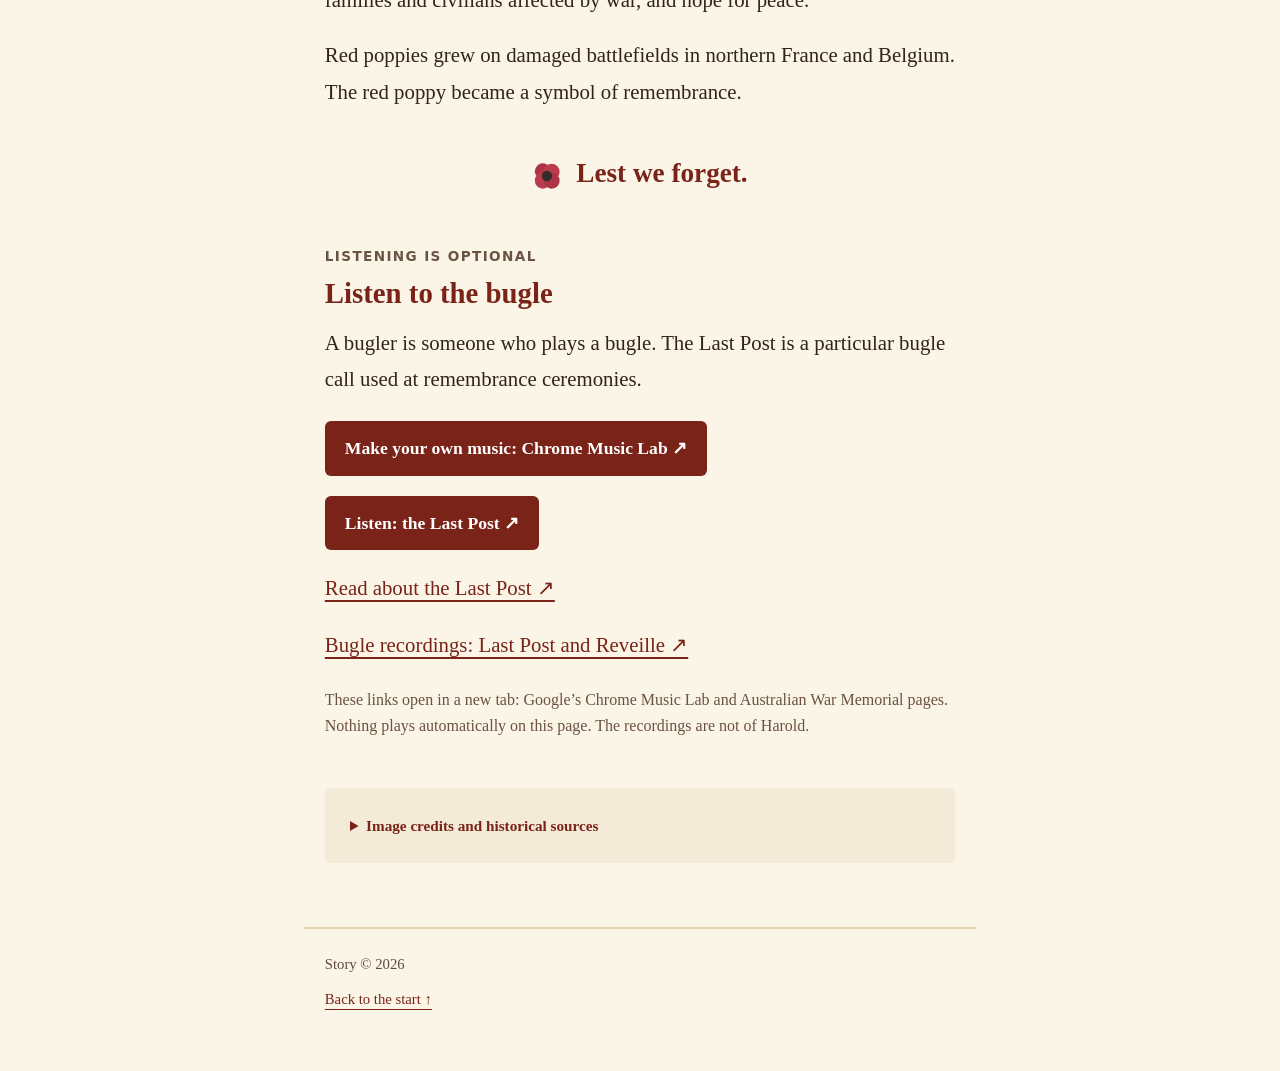
==== commit 3f0680a1: "Link Chrome Music Lab instead of YouTube" ====
--- a/index.html
+++ b/index.html
@@ -1,3 +1,3 @@
 <!DOCTYPE html>
 
-<html lang="en-AU"><head><meta charset="utf-8"/><meta content="width=device-width,initial-scale=1" name="viewport"/><meta content="Harold’s family story: a young bugler from Fernvale, a remembered sound, and why we remember on Remembrance Day." name="description"/><title>My Granddad was a Bugler — Harold’s Story</title><link href="assets/site.css?v=20261107-oliver-style" rel="stylesheet"/><link href="https://robmac10.github.io/my-granddad-was-a-bugler/" rel="canonical"/><meta content="My Granddad was a Bugler — Harold’s Story" property="og:title"/><meta content="article" property="og:type"/><meta content="https://robmac10.github.io/my-granddad-was-a-bugler/" property="og:url"/><meta content="Harold’s family story: a young bugler from Fernvale, a remembered sound, and why we remember on Remembrance Day." property="og:description"/><meta content="https://robmac10.github.io/my-granddad-was-a-bugler/assets/images/harold-facebook-cover.jpg" property="og:image"/><meta content="https://robmac10.github.io/my-granddad-was-a-bugler/assets/images/harold-facebook-cover.jpg" property="og:image:secure_url"/><meta content="1200" property="og:image:width"/><meta content="630" property="og:image:height"/><meta content="image/jpeg" property="og:image:type"/><meta content="The complete My Granddad was a Bugler book cover beside the title Harold’s story on a warm cream background." property="og:image:alt"/><meta content="summary_large_image" name="twitter:card"/><meta content="My Granddad was a Bugler — Harold’s Story" name="twitter:title"/><meta content="Harold’s family story: a young bugler from Fernvale, a remembered sound, and why we remember on Remembrance Day." name="twitter:description"/><meta content="https://robmac10.github.io/my-granddad-was-a-bugler/assets/images/harold-facebook-cover.jpg" name="twitter:image"/><meta content="The complete My Granddad was a Bugler book cover beside the title Harold’s story on a warm cream background." name="twitter:image:alt"/></head><body><a class="skip" href="#story">Skip to Harold’s story</a><header class="wrap" id="home"><h1><svg aria-hidden="true" class="poppy-mark" focusable="false" height="44" viewbox="0 0 64 64" width="44"><circle cx="23" cy="22" fill="#ad3446" r="17"></circle><circle cx="42" cy="23" fill="#bb3c4e" r="17"></circle><circle cx="23" cy="42" fill="#bb3c4e" r="17"></circle><circle cx="42" cy="42" fill="#ad3446" r="17"></circle><circle cx="32" cy="32" fill="#352c2a" r="11"></circle></svg>My Granddad was a Bugler</h1><p class="subtitle">Harold’s story — a clear note and a family memory</p></header><main class="wrap"><article class="blog-article"><p class="article-intro">A bugle could call soldiers together. Years later, its clear note brought Harold’s grandchildren running in from the beach. This is his family’s story.</p><div class="opening"><figure class="portrait"><a aria-label="Open larger image: Illustrated cover with a bugle and red poppies." href="assets/images/story-01.jpg"><img alt="Illustrated cover with a bugle and red poppies." fetchpriority="high" height="1168" src="assets/images/story-01.jpg" width="784"/></a></figure></div><section aria-label="Harold’s story" id="story"><section class="story-part" id="part-1"><h2>The Boy from Fernvale</h2><p>Harold was just 18 in 1916 when he signed up for the war. He grew up in Fernvale, Queensland. By the time the war started, he already knew how to work hard.</p><p>Before the war, Harold worked as a butcher’s boy in Fernvale to help his family. His dad had died when Harold was only eight.</p><figure class="portrait"><a aria-label="Open larger image: Portrait-style picture of a young bugler holding his instrument." href="assets/images/story-02.jpg"><img alt="Portrait-style picture of a young bugler holding his instrument." height="1632" loading="lazy" src="assets/images/story-02.jpg" width="1216"/></a></figure></section><section class="story-part" id="part-2"><h2>Working Hard</h2><p>He wrapped meat, swept the floor, and learned to use a knife carefully. By the time he was fourteen, he had left school and was already earning his living.</p><p>Harold walked into a recruiting office in Brisbane and signed up. He had only just turned 18, and he was shorter than many of the other men. The officers looked at him and weren’t sure he would be strong enough for the usual soldier jobs, but they took him anyway.</p><figure class="portrait"><a aria-label="Open larger image: Harold’s attestation paper." href="assets/images/story-03.jpg?v=clean-attestation-20261107"><img alt="Harold’s attestation paper with its original official markings and handwriting." height="1436" loading="lazy" src="assets/images/story-03.jpg?v=clean-attestation-20261107" width="1070"/></a><figcaption>Ancestry record.</figcaption></figure></section><section class="story-part" id="part-3"><h2>The Clear Note</h2><p>He sailed from Brisbane on the troopship HMAT Boonah. The men went first to Egypt, where the 4th Pioneer Battalion was being formed. They trained in the heat and dust.</p><p>The battalion needed someone to play the bugle. One day in camp an officer asked if anyone could play. Young Harold said he could. The officer handed him a bugle and told him to show what he could do.</p><p>Harold put it to his lips and blew one clear, steady note. Then he tried a few of the calls. The officer listened and nodded. Harold got the job. He became a bugler for his unit.</p><figure class="landscape"><a aria-label="Open larger image: HMAT Boonah photograph." href="assets/images/story-04.jpg"><img alt="Historical photograph of the Australian troopship HMAT Boonah, about 1920." height="512" loading="lazy" src="assets/images/story-04.jpg" width="636"/></a></figure></section><section class="story-part" id="part-4"><h2>In the Trenches</h2><p>Later the battalion went to France. In winter the trenches were deep with mud. Cold water filled the bottom and the men stood in it for hours. Sometimes snow fell and lay on the frozen mud. The wind was sharp and hands went numb.</p><p>Harold was a bugler for his unit. The 4th Pioneer Battalion helped build and repair trenches. These were long, narrow ditches used by soldiers for protection and movement. Working in and around them could still be dangerous.</p><figure class="landscape"><a aria-label="Open larger image: Collage of soldiers and a bugler among muddy trenches." href="assets/images/story-05.jpg"><img alt="Collage of soldiers and a bugler among muddy trenches." height="784" loading="lazy" src="assets/images/story-05.jpg" width="1168"/></a></figure><div class="gallery"><figure class="landscape"><a aria-label="Open larger image: Collage of a bugler playing beside a trench and soldiers resting." href="assets/images/story-07.jpg"><img alt="Collage of a bugler playing beside a trench and soldiers resting." height="784" loading="lazy" src="assets/images/story-07.jpg" width="1168"/></a></figure></div></section><section class="story-part" id="home-again"><h2>Home Again</h2><p>Harold was wounded in France. He was sent home. He kept the bugle.</p><p>Years later, at his beach house in Beachmere, Harold would still take out the bugle. He blew one clear note from the balcony so the grandchildren would come running in from the beach.</p><figure class="portrait"><a aria-label="Open larger image: Harold’s service record." href="assets/images/story-09.jpg?v=clean-service-record-20261107"><img alt="Harold’s service record showing its original handwriting and official stamps." height="1432" loading="lazy" src="assets/images/story-09.jpg?v=clean-service-record-20261107" width="1080"/></a><figcaption>Ancestry record.</figcaption></figure></section><section class="story-part" id="part-6"><h2>We Remember</h2><p>Today, when someone hears a bugle on Anzac Day or Remembrance Day, someone in the family thinks of the boy from Fernvale.</p><figure class="landscape"><a aria-label="Open larger image: Illustration of a bugler playing beside an Anzac memorial and wreaths." href="assets/images/story-10.jpg"><img alt="Illustration of a bugler playing beside an Anzac memorial and wreaths." height="784" loading="lazy" src="assets/images/story-10.jpg" width="1168"/></a></figure></section></section><section class="remember" id="remember"><p class="eyebrow">11 November</p><h2><svg aria-hidden="true" class="poppy-mark" focusable="false" height="44" viewbox="0 0 64 64" width="44"><circle cx="23" cy="22" fill="#ad3446" r="17"></circle><circle cx="42" cy="23" fill="#bb3c4e" r="17"></circle><circle cx="23" cy="42" fill="#bb3c4e" r="17"></circle><circle cx="42" cy="42" fill="#ad3446" r="17"></circle><circle cx="32" cy="32" fill="#352c2a" r="11"></circle></svg>Why we remember</h2><p>Remembrance Day is a time to remember people who died or suffered in wars and armed conflicts. It is not a celebration of war.</p><p>At 11 am on 11 November 1918, an agreement called an <strong>armistice</strong> stopped fighting on the Western Front in Europe. This did not mean that every war everywhere had ended.</p><p>In Australia, people are encouraged to pause for one minute’s silence at 11 am on 11 November. We can remember those who served, think about families and civilians affected by war, and hope for peace.</p><p>Red poppies grew on damaged battlefields in northern France and Belgium. The red poppy became a symbol of remembrance.</p><p class="lest"><svg aria-hidden="true" class="poppy-mark" focusable="false" height="44" viewbox="0 0 64 64" width="44"><circle cx="23" cy="22" fill="#ad3446" r="17"></circle><circle cx="42" cy="23" fill="#bb3c4e" r="17"></circle><circle cx="23" cy="42" fill="#bb3c4e" r="17"></circle><circle cx="42" cy="42" fill="#ad3446" r="17"></circle><circle cx="32" cy="32" fill="#352c2a" r="11"></circle></svg>Lest we forget.</p></section><section class="listen" id="listen"><p class="eyebrow">Listening is optional</p><h2>Listen to the bugle</h2><p>A bugler is someone who plays a bugle. The Last Post is a particular bugle call used at remembrance ceremonies.</p><div class="listen-links"><a class="button" href="https://www.youtube.com/watch?v=McCDWYgVyps" rel="noopener noreferrer" target="_blank">Play the Last Post on a bugle (YouTube) ↗</a><a class="button" href="https://www.awm.gov.au/anzacathome/remembering-hub/listen" rel="noopener noreferrer" target="_blank">Listen: the Last Post ↗</a><a href="https://www.awm.gov.au/commemoration/customs-and-ceremony/last-post" rel="noopener noreferrer" target="_blank">Read about the Last Post ↗</a><a href="https://www.awm.gov.au/collection/S00265" rel="noopener noreferrer" target="_blank">Bugle recordings: Last Post and Reveille ↗</a></div><p class="note">These links open in a new tab: a Royal Australian Air Force recording on YouTube and Australian War Memorial pages. Nothing plays automatically on this page. The recordings are not of Harold.</p></section><details class="sources"><summary>Image credits and historical sources</summary><p>This family recollection has not been independently checked against service records. Some artwork is AI-generated. Illustrations are not presented as authenticated photographs.</p><p>The family identifies the two records as Ancestry records. Their contents have not been independently verified here.</p><p>Ship photograph: <a href="https://commons.wikimedia.org/wiki/File:HMAT_Boonah.jpg">HMAT Boonah, about 1920 — Wikimedia Commons</a>. Photographer not identified on the file page. The file is marked public domain under PD-Australia and PD-1996. This photograph shows the vessel, not a verified image of Harold’s voyage.</p><p>Creators and underlying rights for the other images have not been established; no public-domain status is claimed for them.</p><p>Historical context: <a href="https://www.awm.gov.au/commemoration/remembrance-day/traditions">Australian War Memorial: Origins of Remembrance Day</a>; <a href="https://www.awm.gov.au/commemoration/customs-and-ceremony/poppies">Flanders poppies</a>; <a href="https://www.awm.gov.au/commemoration/customs-and-ceremony/last-post">The Last Post</a>.</p><p>4th Pioneer Battalion and trenches: Australian War Memorial records show members <a href="https://www.awm.gov.au/collection/E03358">moving up to the trenches at Le Verguier</a>, <a href="https://www.awm.gov.au/collection/C1223148">digging a support trench at Hamel</a>, and <a href="https://www.awm.gov.au/collection/P11031309">repairing communication trenches near Pozières</a>. These establish the unit’s work, not Harold’s individual duties or where he sounded his bugle.</p></details></article></main><footer class="wrap"><p>Story © 2026</p><p><a href="#home">Back to the start ↑</a></p></footer></body></html>+<html lang="en-AU"><head><meta charset="utf-8"/><meta content="width=device-width,initial-scale=1" name="viewport"/><meta content="Harold’s family story: a young bugler from Fernvale, a remembered sound, and why we remember on Remembrance Day." name="description"/><title>My Granddad was a Bugler — Harold’s Story</title><link href="assets/site.css?v=20261107-oliver-style" rel="stylesheet"/><link href="https://robmac10.github.io/my-granddad-was-a-bugler/" rel="canonical"/><meta content="My Granddad was a Bugler — Harold’s Story" property="og:title"/><meta content="article" property="og:type"/><meta content="https://robmac10.github.io/my-granddad-was-a-bugler/" property="og:url"/><meta content="Harold’s family story: a young bugler from Fernvale, a remembered sound, and why we remember on Remembrance Day." property="og:description"/><meta content="https://robmac10.github.io/my-granddad-was-a-bugler/assets/images/harold-facebook-cover.jpg" property="og:image"/><meta content="https://robmac10.github.io/my-granddad-was-a-bugler/assets/images/harold-facebook-cover.jpg" property="og:image:secure_url"/><meta content="1200" property="og:image:width"/><meta content="630" property="og:image:height"/><meta content="image/jpeg" property="og:image:type"/><meta content="The complete My Granddad was a Bugler book cover beside the title Harold’s story on a warm cream background." property="og:image:alt"/><meta content="summary_large_image" name="twitter:card"/><meta content="My Granddad was a Bugler — Harold’s Story" name="twitter:title"/><meta content="Harold’s family story: a young bugler from Fernvale, a remembered sound, and why we remember on Remembrance Day." name="twitter:description"/><meta content="https://robmac10.github.io/my-granddad-was-a-bugler/assets/images/harold-facebook-cover.jpg" name="twitter:image"/><meta content="The complete My Granddad was a Bugler book cover beside the title Harold’s story on a warm cream background." name="twitter:image:alt"/></head><body><a class="skip" href="#story">Skip to Harold’s story</a><header class="wrap" id="home"><h1><svg aria-hidden="true" class="poppy-mark" focusable="false" height="44" viewbox="0 0 64 64" width="44"><circle cx="23" cy="22" fill="#ad3446" r="17"></circle><circle cx="42" cy="23" fill="#bb3c4e" r="17"></circle><circle cx="23" cy="42" fill="#bb3c4e" r="17"></circle><circle cx="42" cy="42" fill="#ad3446" r="17"></circle><circle cx="32" cy="32" fill="#352c2a" r="11"></circle></svg>My Granddad was a Bugler</h1><p class="subtitle">Harold’s story — a clear note and a family memory</p></header><main class="wrap"><article class="blog-article"><p class="article-intro">A bugle could call soldiers together. Years later, its clear note brought Harold’s grandchildren running in from the beach. This is his family’s story.</p><div class="opening"><figure class="portrait"><a aria-label="Open larger image: Illustrated cover with a bugle and red poppies." href="assets/images/story-01.jpg"><img alt="Illustrated cover with a bugle and red poppies." fetchpriority="high" height="1168" src="assets/images/story-01.jpg" width="784"/></a></figure></div><section aria-label="Harold’s story" id="story"><section class="story-part" id="part-1"><h2>The Boy from Fernvale</h2><p>Harold was just 18 in 1916 when he signed up for the war. He grew up in Fernvale, Queensland. By the time the war started, he already knew how to work hard.</p><p>Before the war, Harold worked as a butcher’s boy in Fernvale to help his family. His dad had died when Harold was only eight.</p><figure class="portrait"><a aria-label="Open larger image: Portrait-style picture of a young bugler holding his instrument." href="assets/images/story-02.jpg"><img alt="Portrait-style picture of a young bugler holding his instrument." height="1632" loading="lazy" src="assets/images/story-02.jpg" width="1216"/></a></figure></section><section class="story-part" id="part-2"><h2>Working Hard</h2><p>He wrapped meat, swept the floor, and learned to use a knife carefully. By the time he was fourteen, he had left school and was already earning his living.</p><p>Harold walked into a recruiting office in Brisbane and signed up. He had only just turned 18, and he was shorter than many of the other men. The officers looked at him and weren’t sure he would be strong enough for the usual soldier jobs, but they took him anyway.</p><figure class="portrait"><a aria-label="Open larger image: Harold’s attestation paper." href="assets/images/story-03.jpg?v=clean-attestation-20261107"><img alt="Harold’s attestation paper with its original official markings and handwriting." height="1436" loading="lazy" src="assets/images/story-03.jpg?v=clean-attestation-20261107" width="1070"/></a><figcaption>Ancestry record.</figcaption></figure></section><section class="story-part" id="part-3"><h2>The Clear Note</h2><p>He sailed from Brisbane on the troopship HMAT Boonah. The men went first to Egypt, where the 4th Pioneer Battalion was being formed. They trained in the heat and dust.</p><p>The battalion needed someone to play the bugle. One day in camp an officer asked if anyone could play. Young Harold said he could. The officer handed him a bugle and told him to show what he could do.</p><p>Harold put it to his lips and blew one clear, steady note. Then he tried a few of the calls. The officer listened and nodded. Harold got the job. He became a bugler for his unit.</p><figure class="landscape"><a aria-label="Open larger image: HMAT Boonah photograph." href="assets/images/story-04.jpg"><img alt="Historical photograph of the Australian troopship HMAT Boonah, about 1920." height="512" loading="lazy" src="assets/images/story-04.jpg" width="636"/></a></figure></section><section class="story-part" id="part-4"><h2>In the Trenches</h2><p>Later the battalion went to France. In winter the trenches were deep with mud. Cold water filled the bottom and the men stood in it for hours. Sometimes snow fell and lay on the frozen mud. The wind was sharp and hands went numb.</p><p>Harold was a bugler for his unit. The 4th Pioneer Battalion helped build and repair trenches. These were long, narrow ditches used by soldiers for protection and movement. Working in and around them could still be dangerous.</p><figure class="landscape"><a aria-label="Open larger image: Collage of soldiers and a bugler among muddy trenches." href="assets/images/story-05.jpg"><img alt="Collage of soldiers and a bugler among muddy trenches." height="784" loading="lazy" src="assets/images/story-05.jpg" width="1168"/></a></figure><div class="gallery"><figure class="landscape"><a aria-label="Open larger image: Collage of a bugler playing beside a trench and soldiers resting." href="assets/images/story-07.jpg"><img alt="Collage of a bugler playing beside a trench and soldiers resting." height="784" loading="lazy" src="assets/images/story-07.jpg" width="1168"/></a></figure></div></section><section class="story-part" id="home-again"><h2>Home Again</h2><p>Harold was wounded in France. He was sent home. He kept the bugle.</p><p>Years later, at his beach house in Beachmere, Harold would still take out the bugle. He blew one clear note from the balcony so the grandchildren would come running in from the beach.</p><figure class="portrait"><a aria-label="Open larger image: Harold’s service record." href="assets/images/story-09.jpg?v=clean-service-record-20261107"><img alt="Harold’s service record showing its original handwriting and official stamps." height="1432" loading="lazy" src="assets/images/story-09.jpg?v=clean-service-record-20261107" width="1080"/></a><figcaption>Ancestry record.</figcaption></figure></section><section class="story-part" id="part-6"><h2>We Remember</h2><p>Today, when someone hears a bugle on Anzac Day or Remembrance Day, someone in the family thinks of the boy from Fernvale.</p><figure class="landscape"><a aria-label="Open larger image: Illustration of a bugler playing beside an Anzac memorial and wreaths." href="assets/images/story-10.jpg"><img alt="Illustration of a bugler playing beside an Anzac memorial and wreaths." height="784" loading="lazy" src="assets/images/story-10.jpg" width="1168"/></a></figure></section></section><section class="remember" id="remember"><p class="eyebrow">11 November</p><h2><svg aria-hidden="true" class="poppy-mark" focusable="false" height="44" viewbox="0 0 64 64" width="44"><circle cx="23" cy="22" fill="#ad3446" r="17"></circle><circle cx="42" cy="23" fill="#bb3c4e" r="17"></circle><circle cx="23" cy="42" fill="#bb3c4e" r="17"></circle><circle cx="42" cy="42" fill="#ad3446" r="17"></circle><circle cx="32" cy="32" fill="#352c2a" r="11"></circle></svg>Why we remember</h2><p>Remembrance Day is a time to remember people who died or suffered in wars and armed conflicts. It is not a celebration of war.</p><p>At 11 am on 11 November 1918, an agreement called an <strong>armistice</strong> stopped fighting on the Western Front in Europe. This did not mean that every war everywhere had ended.</p><p>In Australia, people are encouraged to pause for one minute’s silence at 11 am on 11 November. We can remember those who served, think about families and civilians affected by war, and hope for peace.</p><p>Red poppies grew on damaged battlefields in northern France and Belgium. The red poppy became a symbol of remembrance.</p><p class="lest"><svg aria-hidden="true" class="poppy-mark" focusable="false" height="44" viewbox="0 0 64 64" width="44"><circle cx="23" cy="22" fill="#ad3446" r="17"></circle><circle cx="42" cy="23" fill="#bb3c4e" r="17"></circle><circle cx="23" cy="42" fill="#bb3c4e" r="17"></circle><circle cx="42" cy="42" fill="#ad3446" r="17"></circle><circle cx="32" cy="32" fill="#352c2a" r="11"></circle></svg>Lest we forget.</p></section><section class="listen" id="listen"><p class="eyebrow">Listening is optional</p><h2>Listen to the bugle</h2><p>A bugler is someone who plays a bugle. The Last Post is a particular bugle call used at remembrance ceremonies.</p><div class="listen-links"><a class="button" href="https://musiclab.chromeexperiments.com/" rel="noopener noreferrer" target="_blank">Make your own music: Chrome Music Lab ↗</a><a class="button" href="https://www.awm.gov.au/anzacathome/remembering-hub/listen" rel="noopener noreferrer" target="_blank">Listen: the Last Post ↗</a><a href="https://www.awm.gov.au/commemoration/customs-and-ceremony/last-post" rel="noopener noreferrer" target="_blank">Read about the Last Post ↗</a><a href="https://www.awm.gov.au/collection/S00265" rel="noopener noreferrer" target="_blank">Bugle recordings: Last Post and Reveille ↗</a></div><p class="note">These links open in a new tab: Google’s Chrome Music Lab and Australian War Memorial pages. Nothing plays automatically on this page. The recordings are not of Harold.</p></section><details class="sources"><summary>Image credits and historical sources</summary><p>This family recollection has not been independently checked against service records. Some artwork is AI-generated. Illustrations are not presented as authenticated photographs.</p><p>The family identifies the two records as Ancestry records. Their contents have not been independently verified here.</p><p>Ship photograph: <a href="https://commons.wikimedia.org/wiki/File:HMAT_Boonah.jpg">HMAT Boonah, about 1920 — Wikimedia Commons</a>. Photographer not identified on the file page. The file is marked public domain under PD-Australia and PD-1996. This photograph shows the vessel, not a verified image of Harold’s voyage.</p><p>Creators and underlying rights for the other images have not been established; no public-domain status is claimed for them.</p><p>Historical context: <a href="https://www.awm.gov.au/commemoration/remembrance-day/traditions">Australian War Memorial: Origins of Remembrance Day</a>; <a href="https://www.awm.gov.au/commemoration/customs-and-ceremony/poppies">Flanders poppies</a>; <a href="https://www.awm.gov.au/commemoration/customs-and-ceremony/last-post">The Last Post</a>.</p><p>4th Pioneer Battalion and trenches: Australian War Memorial records show members <a href="https://www.awm.gov.au/collection/E03358">moving up to the trenches at Le Verguier</a>, <a href="https://www.awm.gov.au/collection/C1223148">digging a support trench at Hamel</a>, and <a href="https://www.awm.gov.au/collection/P11031309">repairing communication trenches near Pozières</a>. These establish the unit’s work, not Harold’s individual duties or where he sounded his bugle.</p></details></article></main><footer class="wrap"><p>Story © 2026</p><p><a href="#home">Back to the start ↑</a></p></footer></body></html>
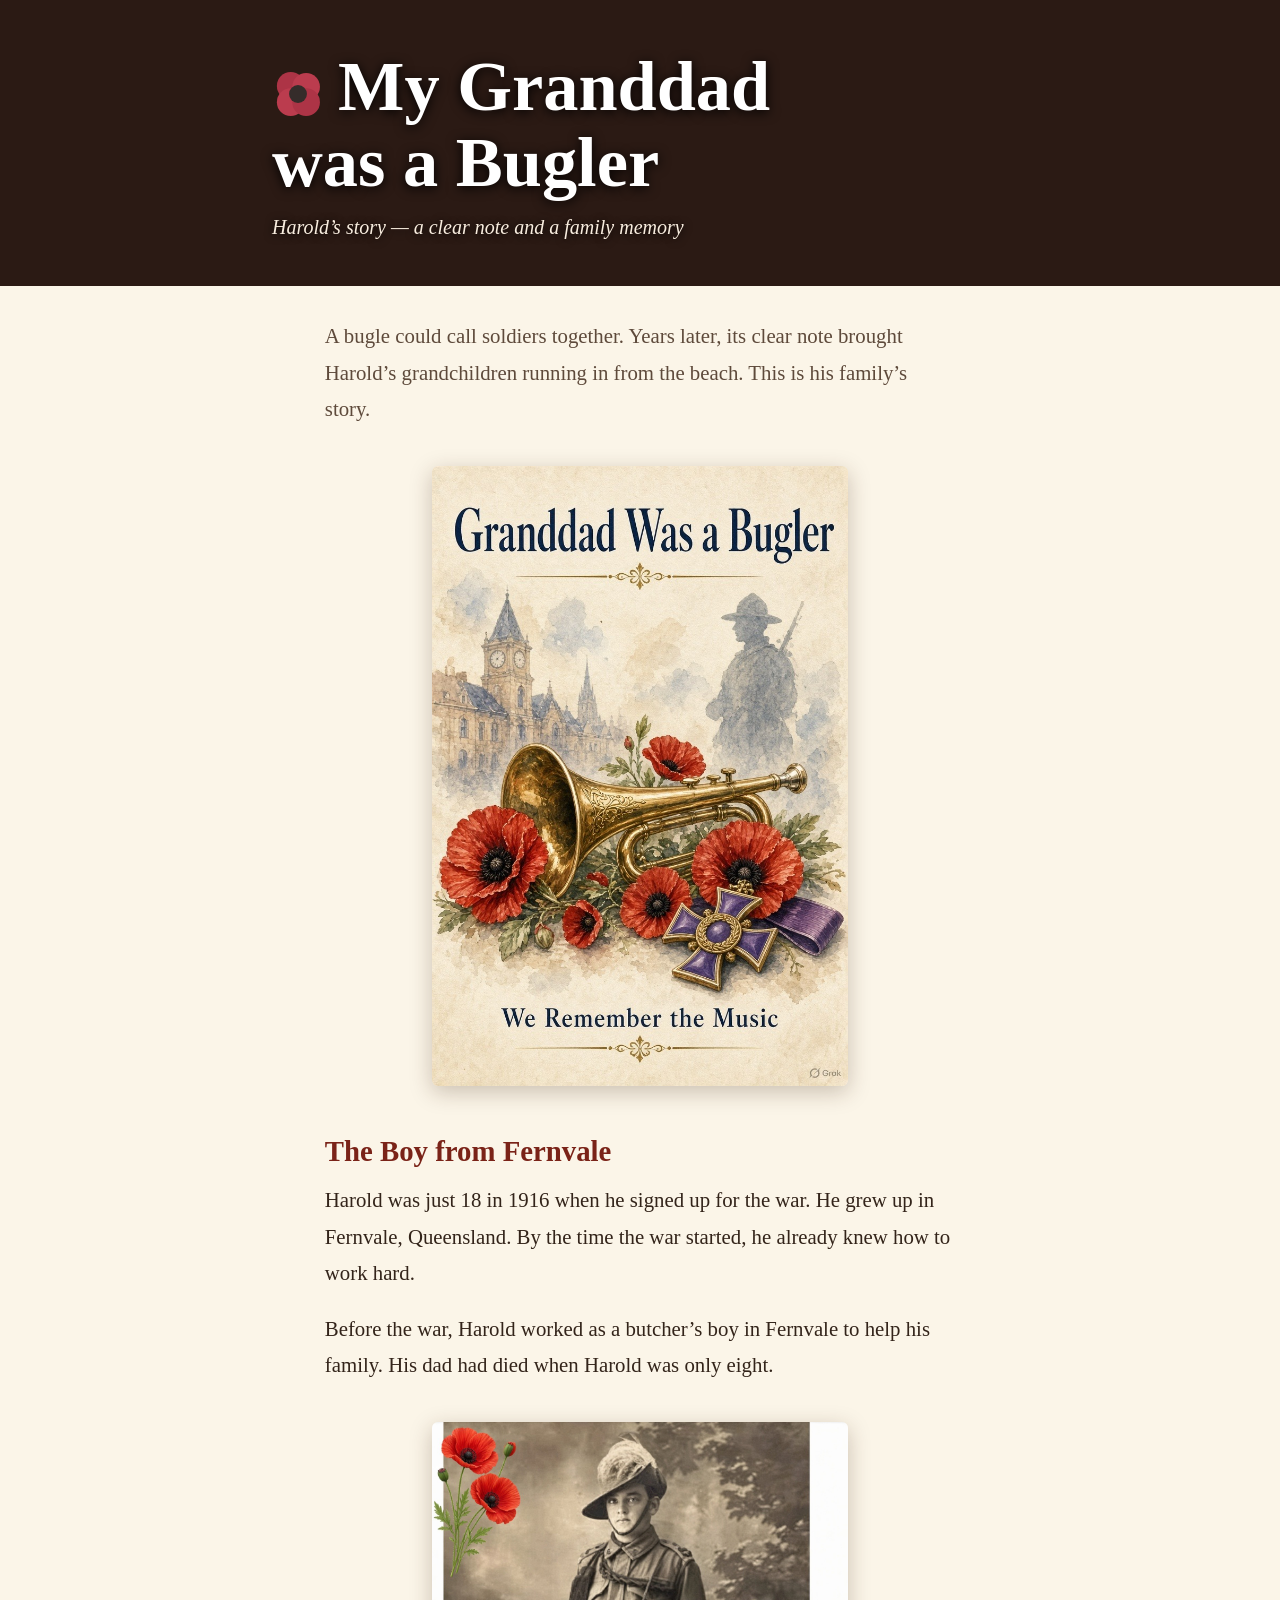
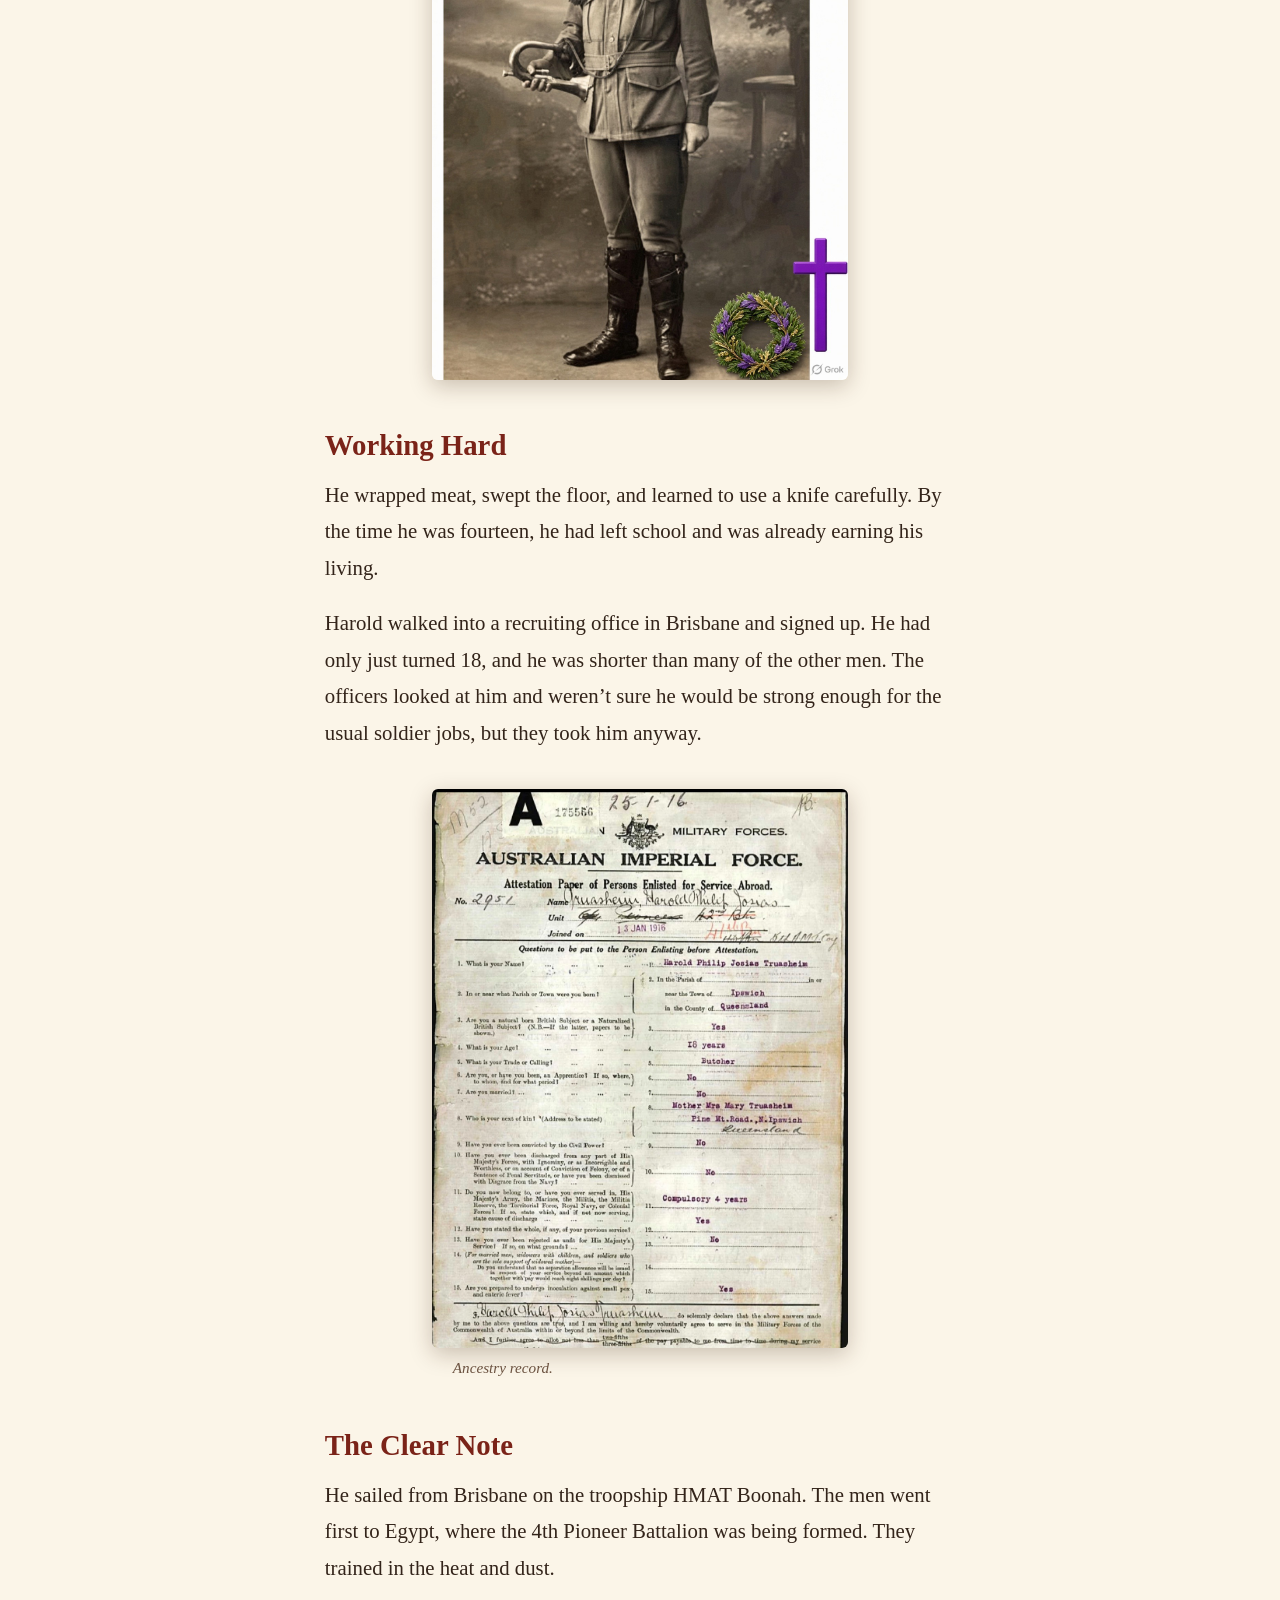
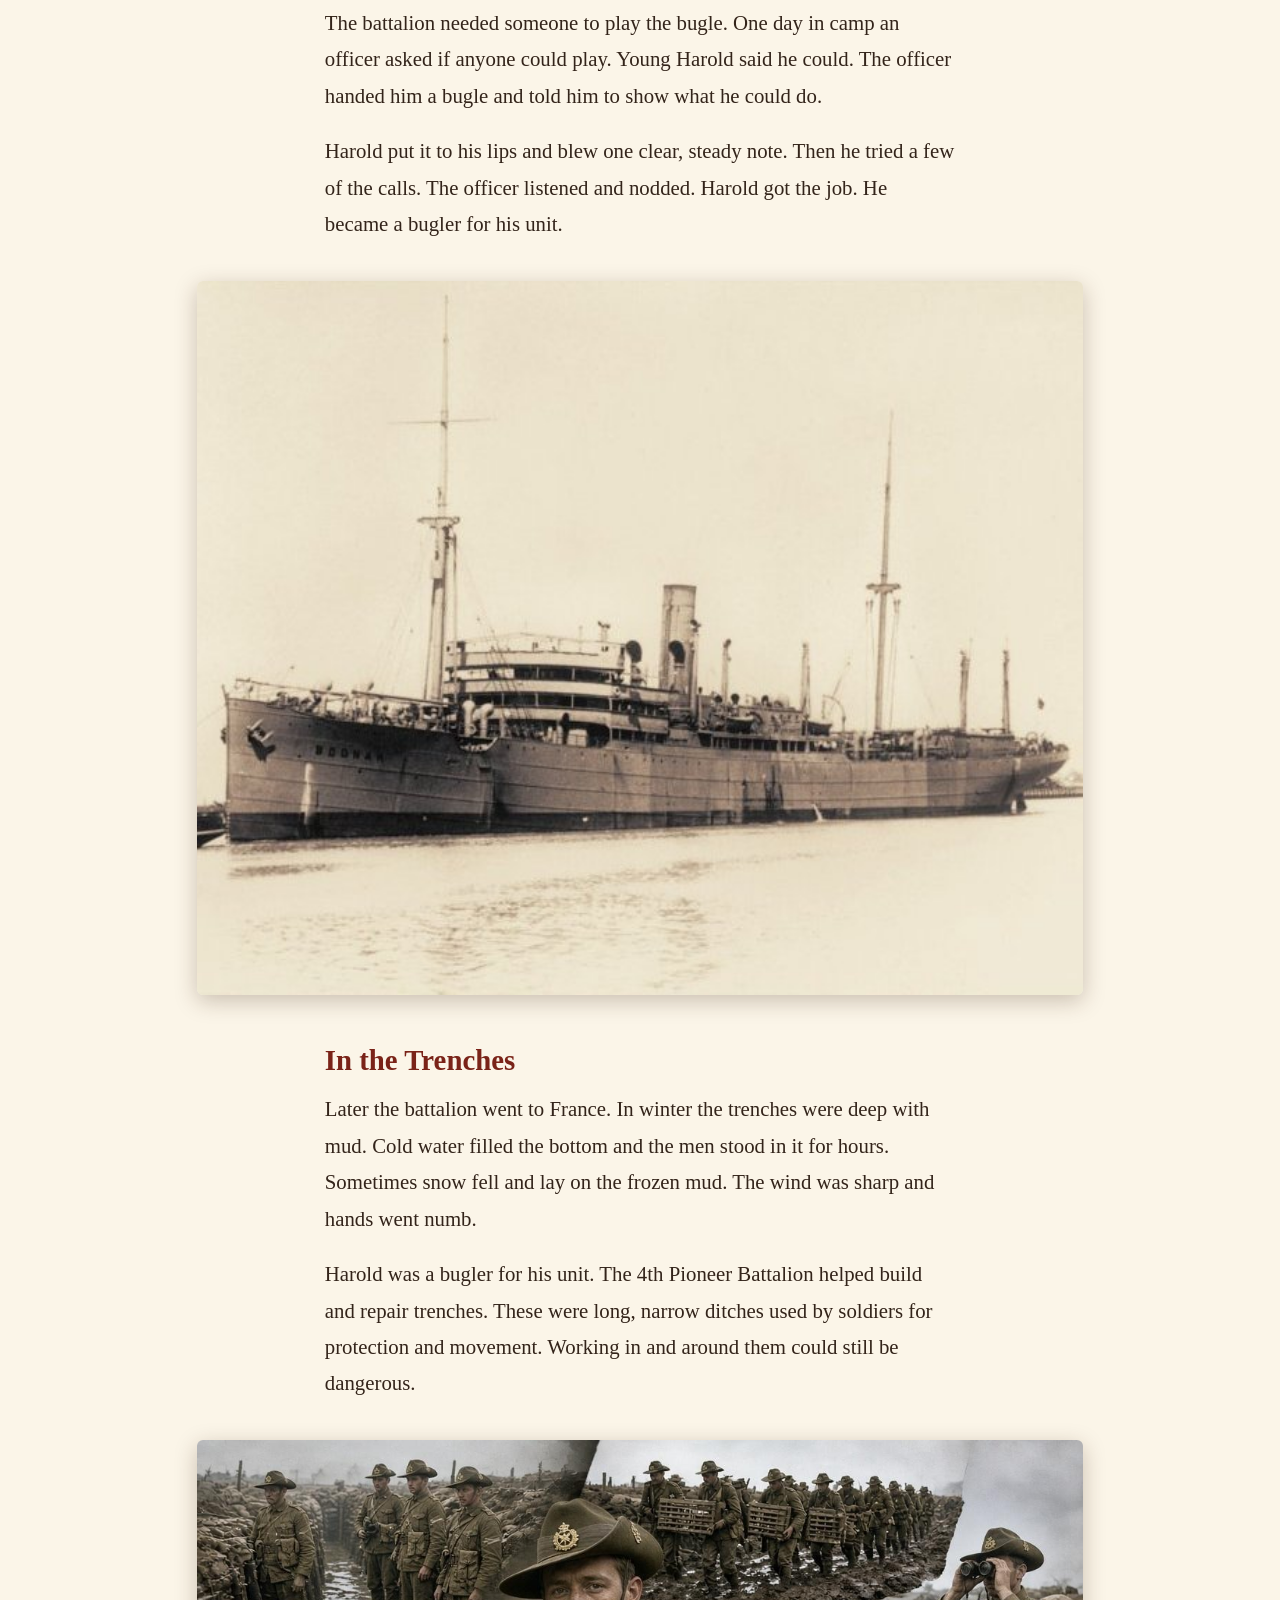
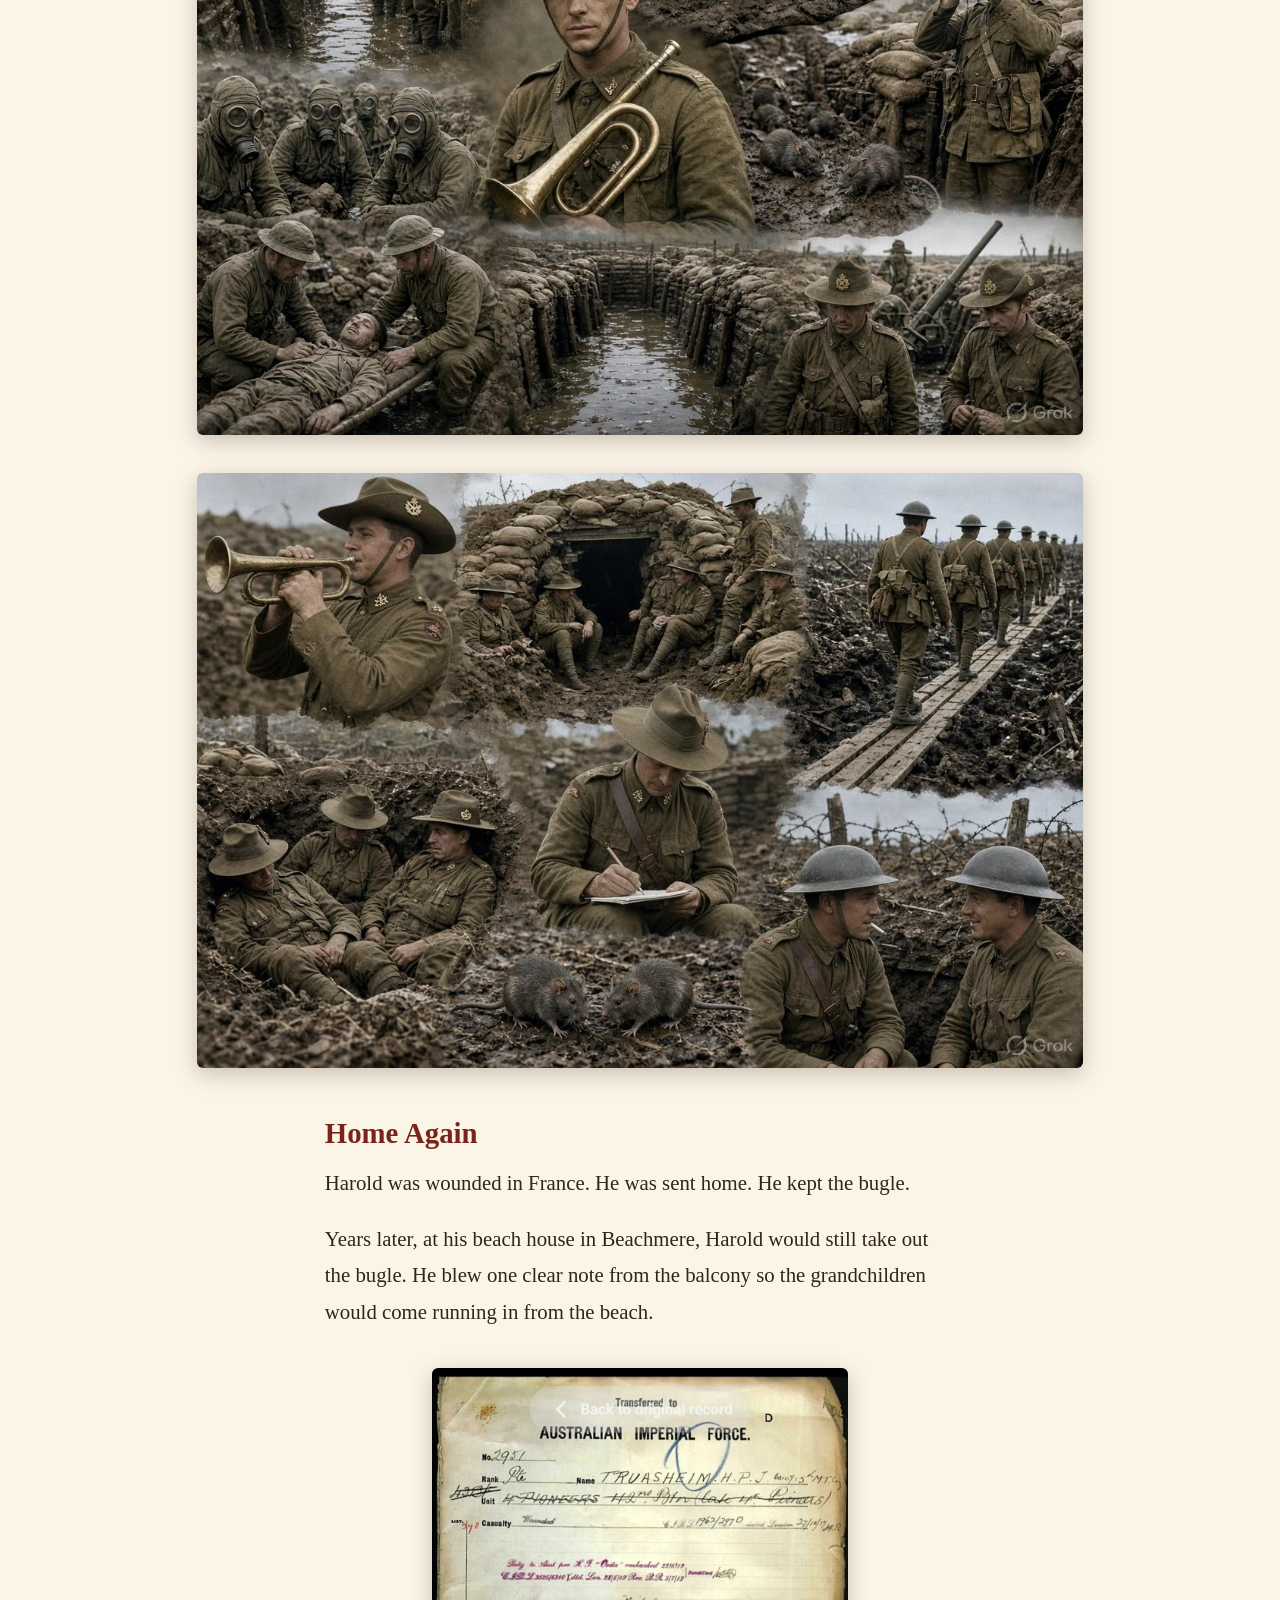
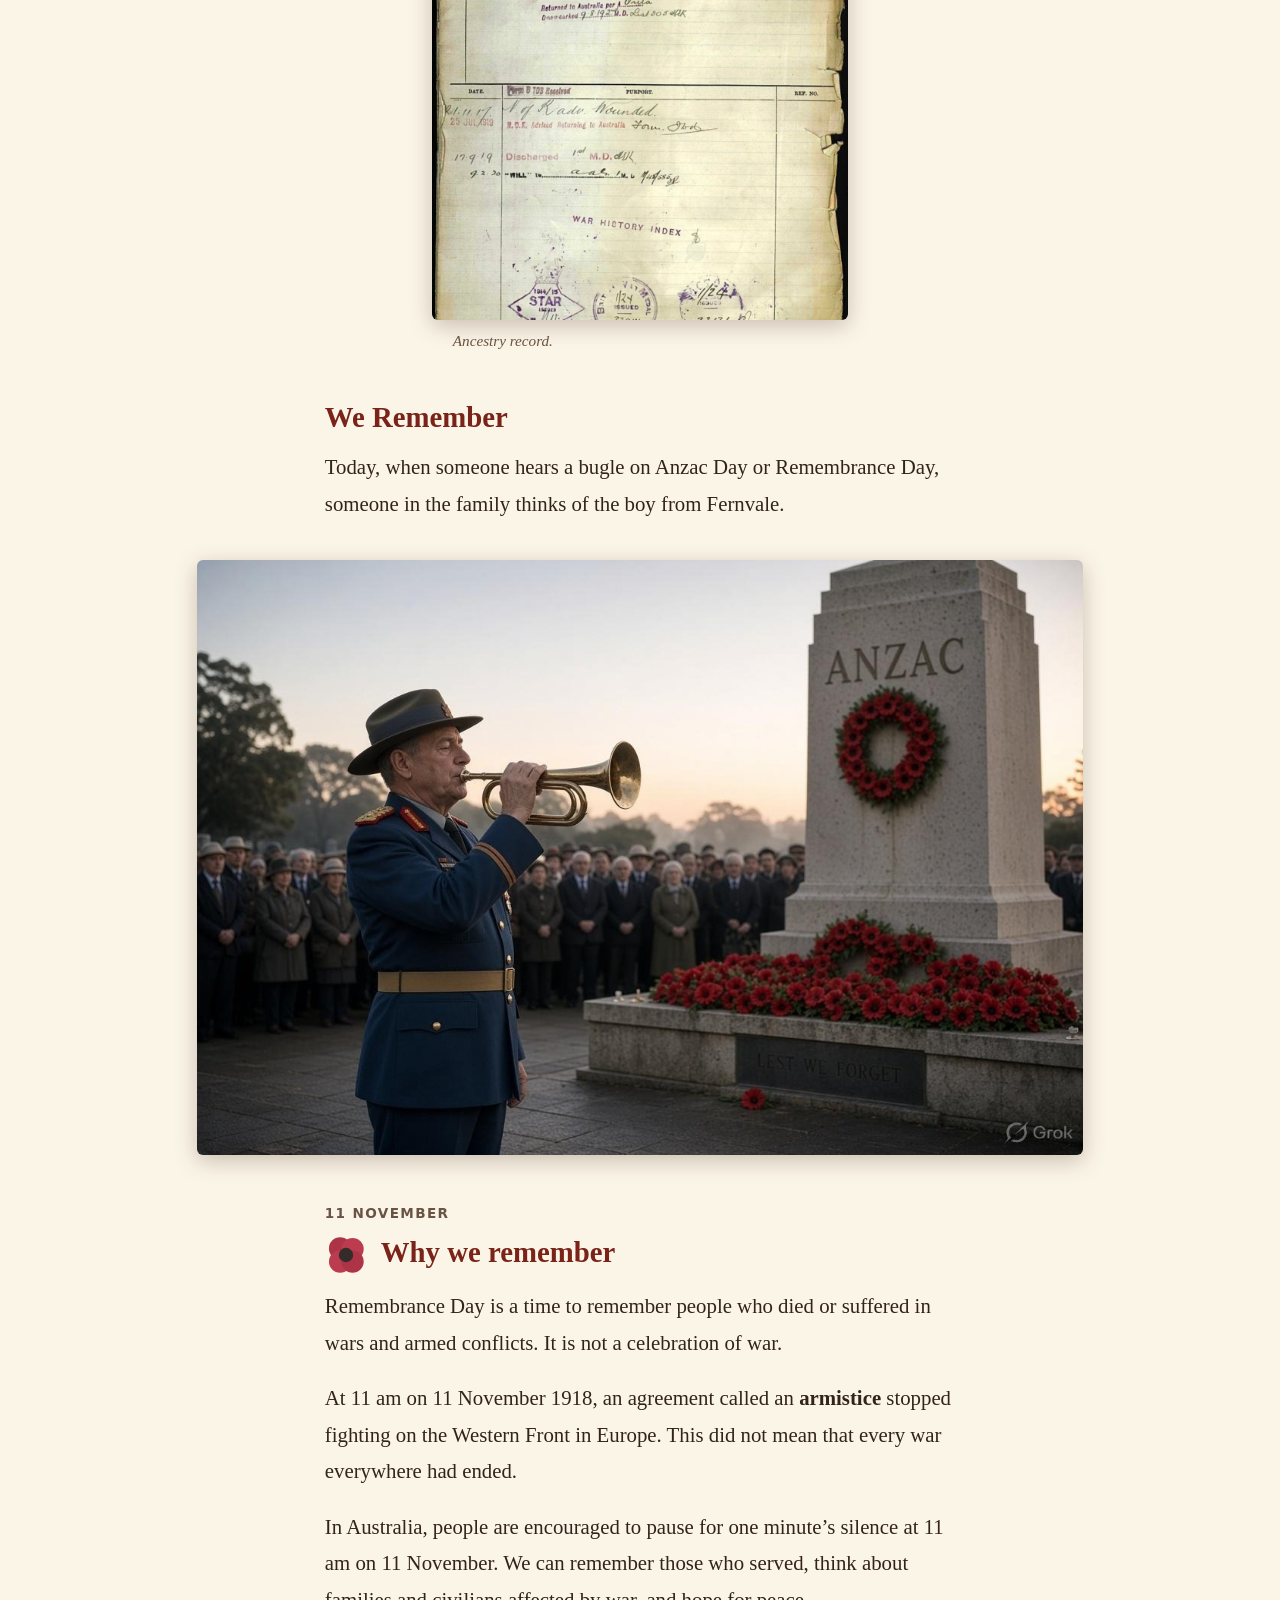
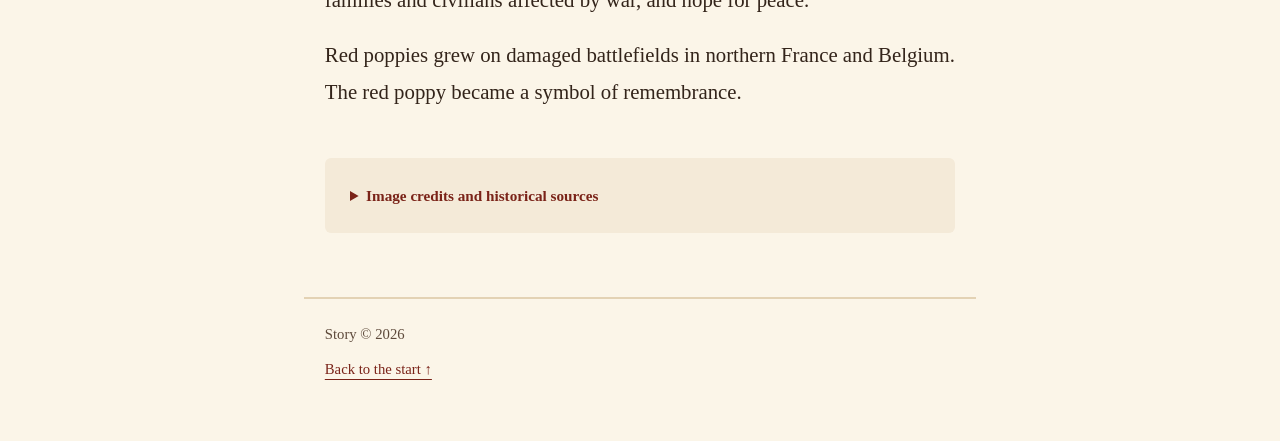
==== commit 6b106e77: "Remove Lest we forget line and listening section" ====
--- a/index.html
+++ b/index.html
@@ -1,3 +1,3 @@
 <!DOCTYPE html>
 
-<html lang="en-AU"><head><meta charset="utf-8"/><meta content="width=device-width,initial-scale=1" name="viewport"/><meta content="Harold’s family story: a young bugler from Fernvale, a remembered sound, and why we remember on Remembrance Day." name="description"/><title>My Granddad was a Bugler — Harold’s Story</title><link href="assets/site.css?v=20261107-oliver-style" rel="stylesheet"/><link href="https://robmac10.github.io/my-granddad-was-a-bugler/" rel="canonical"/><meta content="My Granddad was a Bugler — Harold’s Story" property="og:title"/><meta content="article" property="og:type"/><meta content="https://robmac10.github.io/my-granddad-was-a-bugler/" property="og:url"/><meta content="Harold’s family story: a young bugler from Fernvale, a remembered sound, and why we remember on Remembrance Day." property="og:description"/><meta content="https://robmac10.github.io/my-granddad-was-a-bugler/assets/images/harold-facebook-cover.jpg" property="og:image"/><meta content="https://robmac10.github.io/my-granddad-was-a-bugler/assets/images/harold-facebook-cover.jpg" property="og:image:secure_url"/><meta content="1200" property="og:image:width"/><meta content="630" property="og:image:height"/><meta content="image/jpeg" property="og:image:type"/><meta content="The complete My Granddad was a Bugler book cover beside the title Harold’s story on a warm cream background." property="og:image:alt"/><meta content="summary_large_image" name="twitter:card"/><meta content="My Granddad was a Bugler — Harold’s Story" name="twitter:title"/><meta content="Harold’s family story: a young bugler from Fernvale, a remembered sound, and why we remember on Remembrance Day." name="twitter:description"/><meta content="https://robmac10.github.io/my-granddad-was-a-bugler/assets/images/harold-facebook-cover.jpg" name="twitter:image"/><meta content="The complete My Granddad was a Bugler book cover beside the title Harold’s story on a warm cream background." name="twitter:image:alt"/></head><body><a class="skip" href="#story">Skip to Harold’s story</a><header class="wrap" id="home"><h1><svg aria-hidden="true" class="poppy-mark" focusable="false" height="44" viewbox="0 0 64 64" width="44"><circle cx="23" cy="22" fill="#ad3446" r="17"></circle><circle cx="42" cy="23" fill="#bb3c4e" r="17"></circle><circle cx="23" cy="42" fill="#bb3c4e" r="17"></circle><circle cx="42" cy="42" fill="#ad3446" r="17"></circle><circle cx="32" cy="32" fill="#352c2a" r="11"></circle></svg>My Granddad was a Bugler</h1><p class="subtitle">Harold’s story — a clear note and a family memory</p></header><main class="wrap"><article class="blog-article"><p class="article-intro">A bugle could call soldiers together. Years later, its clear note brought Harold’s grandchildren running in from the beach. This is his family’s story.</p><div class="opening"><figure class="portrait"><a aria-label="Open larger image: Illustrated cover with a bugle and red poppies." href="assets/images/story-01.jpg"><img alt="Illustrated cover with a bugle and red poppies." fetchpriority="high" height="1168" src="assets/images/story-01.jpg" width="784"/></a></figure></div><section aria-label="Harold’s story" id="story"><section class="story-part" id="part-1"><h2>The Boy from Fernvale</h2><p>Harold was just 18 in 1916 when he signed up for the war. He grew up in Fernvale, Queensland. By the time the war started, he already knew how to work hard.</p><p>Before the war, Harold worked as a butcher’s boy in Fernvale to help his family. His dad had died when Harold was only eight.</p><figure class="portrait"><a aria-label="Open larger image: Portrait-style picture of a young bugler holding his instrument." href="assets/images/story-02.jpg"><img alt="Portrait-style picture of a young bugler holding his instrument." height="1632" loading="lazy" src="assets/images/story-02.jpg" width="1216"/></a></figure></section><section class="story-part" id="part-2"><h2>Working Hard</h2><p>He wrapped meat, swept the floor, and learned to use a knife carefully. By the time he was fourteen, he had left school and was already earning his living.</p><p>Harold walked into a recruiting office in Brisbane and signed up. He had only just turned 18, and he was shorter than many of the other men. The officers looked at him and weren’t sure he would be strong enough for the usual soldier jobs, but they took him anyway.</p><figure class="portrait"><a aria-label="Open larger image: Harold’s attestation paper." href="assets/images/story-03.jpg?v=clean-attestation-20261107"><img alt="Harold’s attestation paper with its original official markings and handwriting." height="1436" loading="lazy" src="assets/images/story-03.jpg?v=clean-attestation-20261107" width="1070"/></a><figcaption>Ancestry record.</figcaption></figure></section><section class="story-part" id="part-3"><h2>The Clear Note</h2><p>He sailed from Brisbane on the troopship HMAT Boonah. The men went first to Egypt, where the 4th Pioneer Battalion was being formed. They trained in the heat and dust.</p><p>The battalion needed someone to play the bugle. One day in camp an officer asked if anyone could play. Young Harold said he could. The officer handed him a bugle and told him to show what he could do.</p><p>Harold put it to his lips and blew one clear, steady note. Then he tried a few of the calls. The officer listened and nodded. Harold got the job. He became a bugler for his unit.</p><figure class="landscape"><a aria-label="Open larger image: HMAT Boonah photograph." href="assets/images/story-04.jpg"><img alt="Historical photograph of the Australian troopship HMAT Boonah, about 1920." height="512" loading="lazy" src="assets/images/story-04.jpg" width="636"/></a></figure></section><section class="story-part" id="part-4"><h2>In the Trenches</h2><p>Later the battalion went to France. In winter the trenches were deep with mud. Cold water filled the bottom and the men stood in it for hours. Sometimes snow fell and lay on the frozen mud. The wind was sharp and hands went numb.</p><p>Harold was a bugler for his unit. The 4th Pioneer Battalion helped build and repair trenches. These were long, narrow ditches used by soldiers for protection and movement. Working in and around them could still be dangerous.</p><figure class="landscape"><a aria-label="Open larger image: Collage of soldiers and a bugler among muddy trenches." href="assets/images/story-05.jpg"><img alt="Collage of soldiers and a bugler among muddy trenches." height="784" loading="lazy" src="assets/images/story-05.jpg" width="1168"/></a></figure><div class="gallery"><figure class="landscape"><a aria-label="Open larger image: Collage of a bugler playing beside a trench and soldiers resting." href="assets/images/story-07.jpg"><img alt="Collage of a bugler playing beside a trench and soldiers resting." height="784" loading="lazy" src="assets/images/story-07.jpg" width="1168"/></a></figure></div></section><section class="story-part" id="home-again"><h2>Home Again</h2><p>Harold was wounded in France. He was sent home. He kept the bugle.</p><p>Years later, at his beach house in Beachmere, Harold would still take out the bugle. He blew one clear note from the balcony so the grandchildren would come running in from the beach.</p><figure class="portrait"><a aria-label="Open larger image: Harold’s service record." href="assets/images/story-09.jpg?v=clean-service-record-20261107"><img alt="Harold’s service record showing its original handwriting and official stamps." height="1432" loading="lazy" src="assets/images/story-09.jpg?v=clean-service-record-20261107" width="1080"/></a><figcaption>Ancestry record.</figcaption></figure></section><section class="story-part" id="part-6"><h2>We Remember</h2><p>Today, when someone hears a bugle on Anzac Day or Remembrance Day, someone in the family thinks of the boy from Fernvale.</p><figure class="landscape"><a aria-label="Open larger image: Illustration of a bugler playing beside an Anzac memorial and wreaths." href="assets/images/story-10.jpg"><img alt="Illustration of a bugler playing beside an Anzac memorial and wreaths." height="784" loading="lazy" src="assets/images/story-10.jpg" width="1168"/></a></figure></section></section><section class="remember" id="remember"><p class="eyebrow">11 November</p><h2><svg aria-hidden="true" class="poppy-mark" focusable="false" height="44" viewbox="0 0 64 64" width="44"><circle cx="23" cy="22" fill="#ad3446" r="17"></circle><circle cx="42" cy="23" fill="#bb3c4e" r="17"></circle><circle cx="23" cy="42" fill="#bb3c4e" r="17"></circle><circle cx="42" cy="42" fill="#ad3446" r="17"></circle><circle cx="32" cy="32" fill="#352c2a" r="11"></circle></svg>Why we remember</h2><p>Remembrance Day is a time to remember people who died or suffered in wars and armed conflicts. It is not a celebration of war.</p><p>At 11 am on 11 November 1918, an agreement called an <strong>armistice</strong> stopped fighting on the Western Front in Europe. This did not mean that every war everywhere had ended.</p><p>In Australia, people are encouraged to pause for one minute’s silence at 11 am on 11 November. We can remember those who served, think about families and civilians affected by war, and hope for peace.</p><p>Red poppies grew on damaged battlefields in northern France and Belgium. The red poppy became a symbol of remembrance.</p><p class="lest"><svg aria-hidden="true" class="poppy-mark" focusable="false" height="44" viewbox="0 0 64 64" width="44"><circle cx="23" cy="22" fill="#ad3446" r="17"></circle><circle cx="42" cy="23" fill="#bb3c4e" r="17"></circle><circle cx="23" cy="42" fill="#bb3c4e" r="17"></circle><circle cx="42" cy="42" fill="#ad3446" r="17"></circle><circle cx="32" cy="32" fill="#352c2a" r="11"></circle></svg>Lest we forget.</p></section><section class="listen" id="listen"><p class="eyebrow">Listening is optional</p><h2>Listen to the bugle</h2><p>A bugler is someone who plays a bugle. The Last Post is a particular bugle call used at remembrance ceremonies.</p><div class="listen-links"><a class="button" href="https://musiclab.chromeexperiments.com/" rel="noopener noreferrer" target="_blank">Make your own music: Chrome Music Lab ↗</a><a class="button" href="https://www.awm.gov.au/anzacathome/remembering-hub/listen" rel="noopener noreferrer" target="_blank">Listen: the Last Post ↗</a><a href="https://www.awm.gov.au/commemoration/customs-and-ceremony/last-post" rel="noopener noreferrer" target="_blank">Read about the Last Post ↗</a><a href="https://www.awm.gov.au/collection/S00265" rel="noopener noreferrer" target="_blank">Bugle recordings: Last Post and Reveille ↗</a></div><p class="note">These links open in a new tab: Google’s Chrome Music Lab and Australian War Memorial pages. Nothing plays automatically on this page. The recordings are not of Harold.</p></section><details class="sources"><summary>Image credits and historical sources</summary><p>This family recollection has not been independently checked against service records. Some artwork is AI-generated. Illustrations are not presented as authenticated photographs.</p><p>The family identifies the two records as Ancestry records. Their contents have not been independently verified here.</p><p>Ship photograph: <a href="https://commons.wikimedia.org/wiki/File:HMAT_Boonah.jpg">HMAT Boonah, about 1920 — Wikimedia Commons</a>. Photographer not identified on the file page. The file is marked public domain under PD-Australia and PD-1996. This photograph shows the vessel, not a verified image of Harold’s voyage.</p><p>Creators and underlying rights for the other images have not been established; no public-domain status is claimed for them.</p><p>Historical context: <a href="https://www.awm.gov.au/commemoration/remembrance-day/traditions">Australian War Memorial: Origins of Remembrance Day</a>; <a href="https://www.awm.gov.au/commemoration/customs-and-ceremony/poppies">Flanders poppies</a>; <a href="https://www.awm.gov.au/commemoration/customs-and-ceremony/last-post">The Last Post</a>.</p><p>4th Pioneer Battalion and trenches: Australian War Memorial records show members <a href="https://www.awm.gov.au/collection/E03358">moving up to the trenches at Le Verguier</a>, <a href="https://www.awm.gov.au/collection/C1223148">digging a support trench at Hamel</a>, and <a href="https://www.awm.gov.au/collection/P11031309">repairing communication trenches near Pozières</a>. These establish the unit’s work, not Harold’s individual duties or where he sounded his bugle.</p></details></article></main><footer class="wrap"><p>Story © 2026</p><p><a href="#home">Back to the start ↑</a></p></footer></body></html>+<html lang="en-AU"><head><meta charset="utf-8"/><meta content="width=device-width,initial-scale=1" name="viewport"/><meta content="Harold’s family story: a young bugler from Fernvale, a remembered sound, and why we remember on Remembrance Day." name="description"/><title>My Granddad was a Bugler — Harold’s Story</title><link href="assets/site.css?v=20261107-oliver-style" rel="stylesheet"/><link href="https://robmac10.github.io/my-granddad-was-a-bugler/" rel="canonical"/><meta content="My Granddad was a Bugler — Harold’s Story" property="og:title"/><meta content="article" property="og:type"/><meta content="https://robmac10.github.io/my-granddad-was-a-bugler/" property="og:url"/><meta content="Harold’s family story: a young bugler from Fernvale, a remembered sound, and why we remember on Remembrance Day." property="og:description"/><meta content="https://robmac10.github.io/my-granddad-was-a-bugler/assets/images/harold-facebook-cover.jpg" property="og:image"/><meta content="https://robmac10.github.io/my-granddad-was-a-bugler/assets/images/harold-facebook-cover.jpg" property="og:image:secure_url"/><meta content="1200" property="og:image:width"/><meta content="630" property="og:image:height"/><meta content="image/jpeg" property="og:image:type"/><meta content="The complete My Granddad was a Bugler book cover beside the title Harold’s story on a warm cream background." property="og:image:alt"/><meta content="summary_large_image" name="twitter:card"/><meta content="My Granddad was a Bugler — Harold’s Story" name="twitter:title"/><meta content="Harold’s family story: a young bugler from Fernvale, a remembered sound, and why we remember on Remembrance Day." name="twitter:description"/><meta content="https://robmac10.github.io/my-granddad-was-a-bugler/assets/images/harold-facebook-cover.jpg" name="twitter:image"/><meta content="The complete My Granddad was a Bugler book cover beside the title Harold’s story on a warm cream background." name="twitter:image:alt"/></head><body><a class="skip" href="#story">Skip to Harold’s story</a><header class="wrap" id="home"><h1><svg aria-hidden="true" class="poppy-mark" focusable="false" height="44" viewbox="0 0 64 64" width="44"><circle cx="23" cy="22" fill="#ad3446" r="17"></circle><circle cx="42" cy="23" fill="#bb3c4e" r="17"></circle><circle cx="23" cy="42" fill="#bb3c4e" r="17"></circle><circle cx="42" cy="42" fill="#ad3446" r="17"></circle><circle cx="32" cy="32" fill="#352c2a" r="11"></circle></svg>My Granddad was a Bugler</h1><p class="subtitle">Harold’s story — a clear note and a family memory</p></header><main class="wrap"><article class="blog-article"><p class="article-intro">A bugle could call soldiers together. Years later, its clear note brought Harold’s grandchildren running in from the beach. This is his family’s story.</p><div class="opening"><figure class="portrait"><a aria-label="Open larger image: Illustrated cover with a bugle and red poppies." href="assets/images/story-01.jpg"><img alt="Illustrated cover with a bugle and red poppies." fetchpriority="high" height="1168" src="assets/images/story-01.jpg" width="784"/></a></figure></div><section aria-label="Harold’s story" id="story"><section class="story-part" id="part-1"><h2>The Boy from Fernvale</h2><p>Harold was just 18 in 1916 when he signed up for the war. He grew up in Fernvale, Queensland. By the time the war started, he already knew how to work hard.</p><p>Before the war, Harold worked as a butcher’s boy in Fernvale to help his family. His dad had died when Harold was only eight.</p><figure class="portrait"><a aria-label="Open larger image: Portrait-style picture of a young bugler holding his instrument." href="assets/images/story-02.jpg"><img alt="Portrait-style picture of a young bugler holding his instrument." height="1632" loading="lazy" src="assets/images/story-02.jpg" width="1216"/></a></figure></section><section class="story-part" id="part-2"><h2>Working Hard</h2><p>He wrapped meat, swept the floor, and learned to use a knife carefully. By the time he was fourteen, he had left school and was already earning his living.</p><p>Harold walked into a recruiting office in Brisbane and signed up. He had only just turned 18, and he was shorter than many of the other men. The officers looked at him and weren’t sure he would be strong enough for the usual soldier jobs, but they took him anyway.</p><figure class="portrait"><a aria-label="Open larger image: Harold’s attestation paper." href="assets/images/story-03.jpg?v=clean-attestation-20261107"><img alt="Harold’s attestation paper with its original official markings and handwriting." height="1436" loading="lazy" src="assets/images/story-03.jpg?v=clean-attestation-20261107" width="1070"/></a><figcaption>Ancestry record.</figcaption></figure></section><section class="story-part" id="part-3"><h2>The Clear Note</h2><p>He sailed from Brisbane on the troopship HMAT Boonah. The men went first to Egypt, where the 4th Pioneer Battalion was being formed. They trained in the heat and dust.</p><p>The battalion needed someone to play the bugle. One day in camp an officer asked if anyone could play. Young Harold said he could. The officer handed him a bugle and told him to show what he could do.</p><p>Harold put it to his lips and blew one clear, steady note. Then he tried a few of the calls. The officer listened and nodded. Harold got the job. He became a bugler for his unit.</p><figure class="landscape"><a aria-label="Open larger image: HMAT Boonah photograph." href="assets/images/story-04.jpg"><img alt="Historical photograph of the Australian troopship HMAT Boonah, about 1920." height="512" loading="lazy" src="assets/images/story-04.jpg" width="636"/></a></figure></section><section class="story-part" id="part-4"><h2>In the Trenches</h2><p>Later the battalion went to France. In winter the trenches were deep with mud. Cold water filled the bottom and the men stood in it for hours. Sometimes snow fell and lay on the frozen mud. The wind was sharp and hands went numb.</p><p>Harold was a bugler for his unit. The 4th Pioneer Battalion helped build and repair trenches. These were long, narrow ditches used by soldiers for protection and movement. Working in and around them could still be dangerous.</p><figure class="landscape"><a aria-label="Open larger image: Collage of soldiers and a bugler among muddy trenches." href="assets/images/story-05.jpg"><img alt="Collage of soldiers and a bugler among muddy trenches." height="784" loading="lazy" src="assets/images/story-05.jpg" width="1168"/></a></figure><div class="gallery"><figure class="landscape"><a aria-label="Open larger image: Collage of a bugler playing beside a trench and soldiers resting." href="assets/images/story-07.jpg"><img alt="Collage of a bugler playing beside a trench and soldiers resting." height="784" loading="lazy" src="assets/images/story-07.jpg" width="1168"/></a></figure></div></section><section class="story-part" id="home-again"><h2>Home Again</h2><p>Harold was wounded in France. He was sent home. He kept the bugle.</p><p>Years later, at his beach house in Beachmere, Harold would still take out the bugle. He blew one clear note from the balcony so the grandchildren would come running in from the beach.</p><figure class="portrait"><a aria-label="Open larger image: Harold’s service record." href="assets/images/story-09.jpg?v=clean-service-record-20261107"><img alt="Harold’s service record showing its original handwriting and official stamps." height="1432" loading="lazy" src="assets/images/story-09.jpg?v=clean-service-record-20261107" width="1080"/></a><figcaption>Ancestry record.</figcaption></figure></section><section class="story-part" id="part-6"><h2>We Remember</h2><p>Today, when someone hears a bugle on Anzac Day or Remembrance Day, someone in the family thinks of the boy from Fernvale.</p><figure class="landscape"><a aria-label="Open larger image: Illustration of a bugler playing beside an Anzac memorial and wreaths." href="assets/images/story-10.jpg"><img alt="Illustration of a bugler playing beside an Anzac memorial and wreaths." height="784" loading="lazy" src="assets/images/story-10.jpg" width="1168"/></a></figure></section></section><section class="remember" id="remember"><p class="eyebrow">11 November</p><h2><svg aria-hidden="true" class="poppy-mark" focusable="false" height="44" viewbox="0 0 64 64" width="44"><circle cx="23" cy="22" fill="#ad3446" r="17"></circle><circle cx="42" cy="23" fill="#bb3c4e" r="17"></circle><circle cx="23" cy="42" fill="#bb3c4e" r="17"></circle><circle cx="42" cy="42" fill="#ad3446" r="17"></circle><circle cx="32" cy="32" fill="#352c2a" r="11"></circle></svg>Why we remember</h2><p>Remembrance Day is a time to remember people who died or suffered in wars and armed conflicts. It is not a celebration of war.</p><p>At 11 am on 11 November 1918, an agreement called an <strong>armistice</strong> stopped fighting on the Western Front in Europe. This did not mean that every war everywhere had ended.</p><p>In Australia, people are encouraged to pause for one minute’s silence at 11 am on 11 November. We can remember those who served, think about families and civilians affected by war, and hope for peace.</p><p>Red poppies grew on damaged battlefields in northern France and Belgium. The red poppy became a symbol of remembrance.</p></section><details class="sources"><summary>Image credits and historical sources</summary><p>This family recollection has not been independently checked against service records. Some artwork is AI-generated. Illustrations are not presented as authenticated photographs.</p><p>The family identifies the two records as Ancestry records. Their contents have not been independently verified here.</p><p>Ship photograph: <a href="https://commons.wikimedia.org/wiki/File:HMAT_Boonah.jpg">HMAT Boonah, about 1920 — Wikimedia Commons</a>. Photographer not identified on the file page. The file is marked public domain under PD-Australia and PD-1996. This photograph shows the vessel, not a verified image of Harold’s voyage.</p><p>Creators and underlying rights for the other images have not been established; no public-domain status is claimed for them.</p><p>Historical context: <a href="https://www.awm.gov.au/commemoration/remembrance-day/traditions">Australian War Memorial: Origins of Remembrance Day</a>; <a href="https://www.awm.gov.au/commemoration/customs-and-ceremony/poppies">Flanders poppies</a>; <a href="https://www.awm.gov.au/commemoration/customs-and-ceremony/last-post">The Last Post</a>.</p><p>4th Pioneer Battalion and trenches: Australian War Memorial records show members <a href="https://www.awm.gov.au/collection/E03358">moving up to the trenches at Le Verguier</a>, <a href="https://www.awm.gov.au/collection/C1223148">digging a support trench at Hamel</a>, and <a href="https://www.awm.gov.au/collection/P11031309">repairing communication trenches near Pozières</a>. These establish the unit’s work, not Harold’s individual duties or where he sounded his bugle.</p></details></article></main><footer class="wrap"><p>Story © 2026</p><p><a href="#home">Back to the start ↑</a></p></footer></body></html>
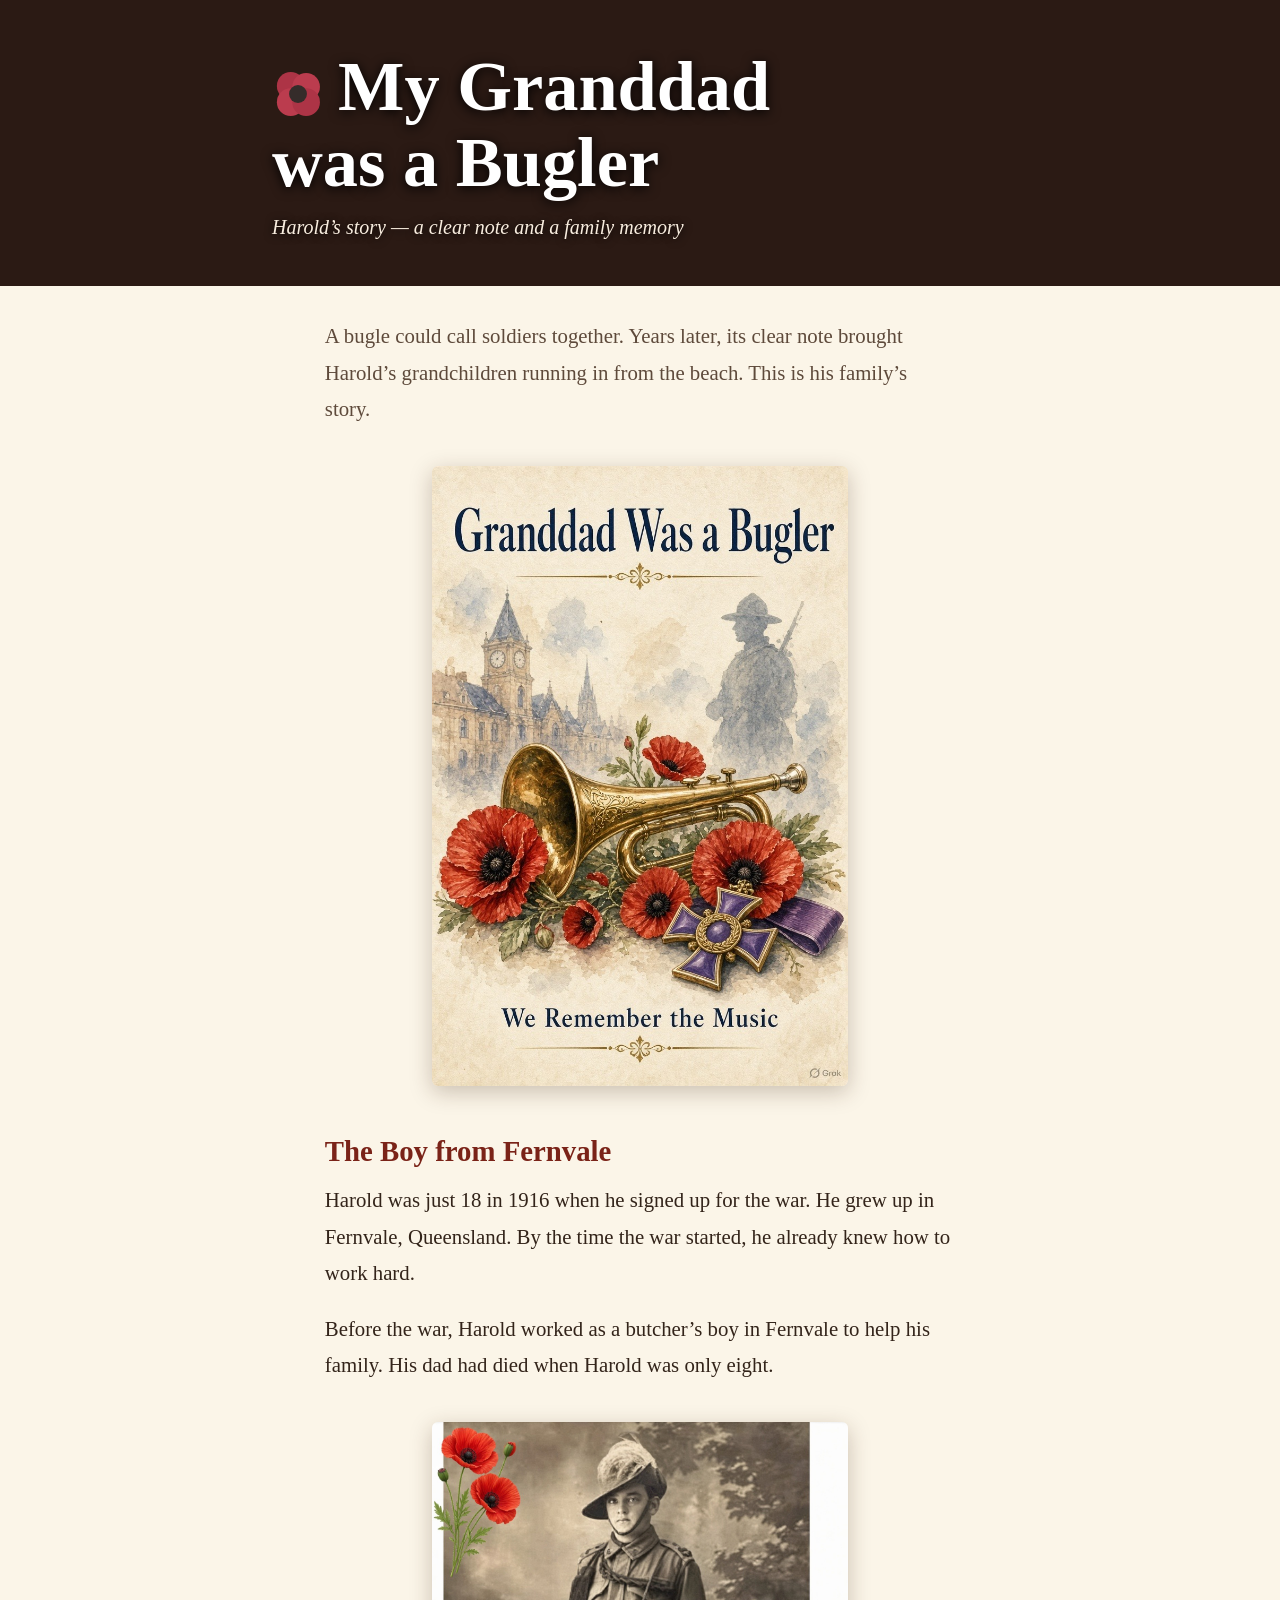
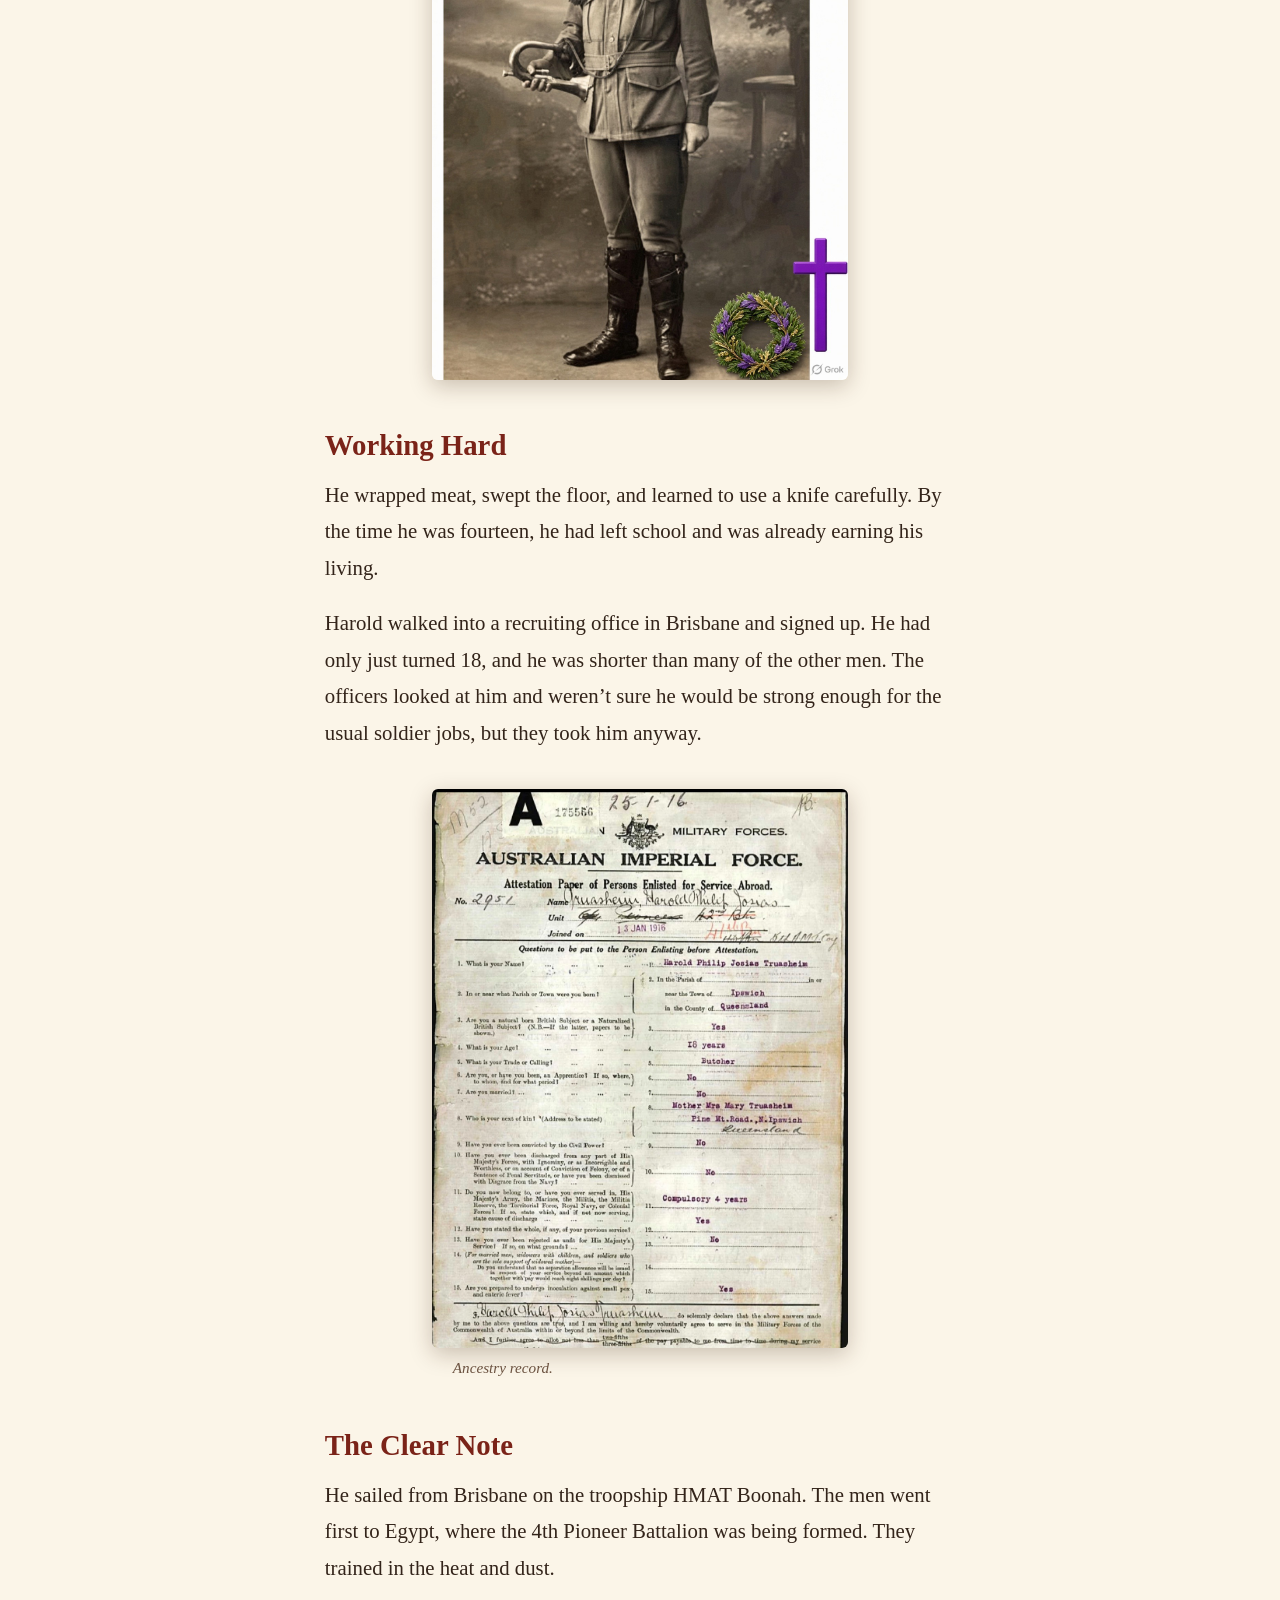
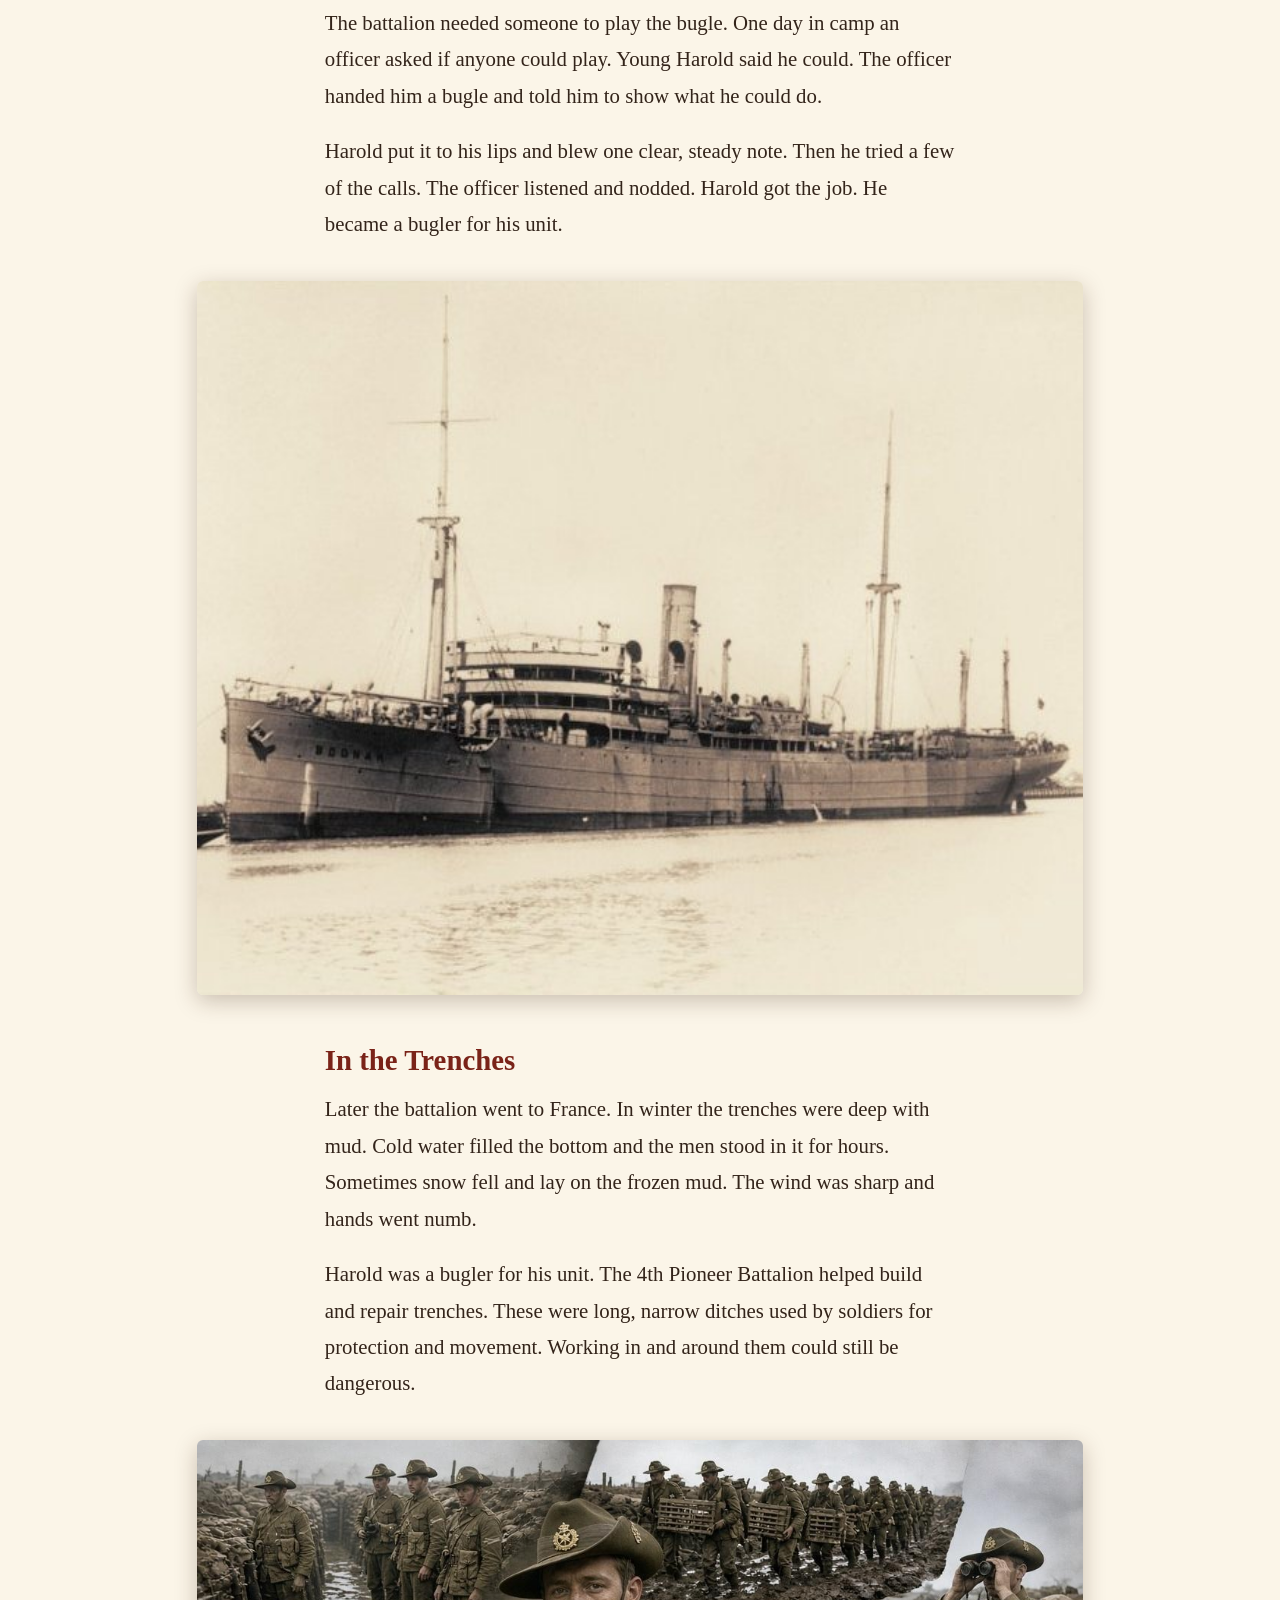
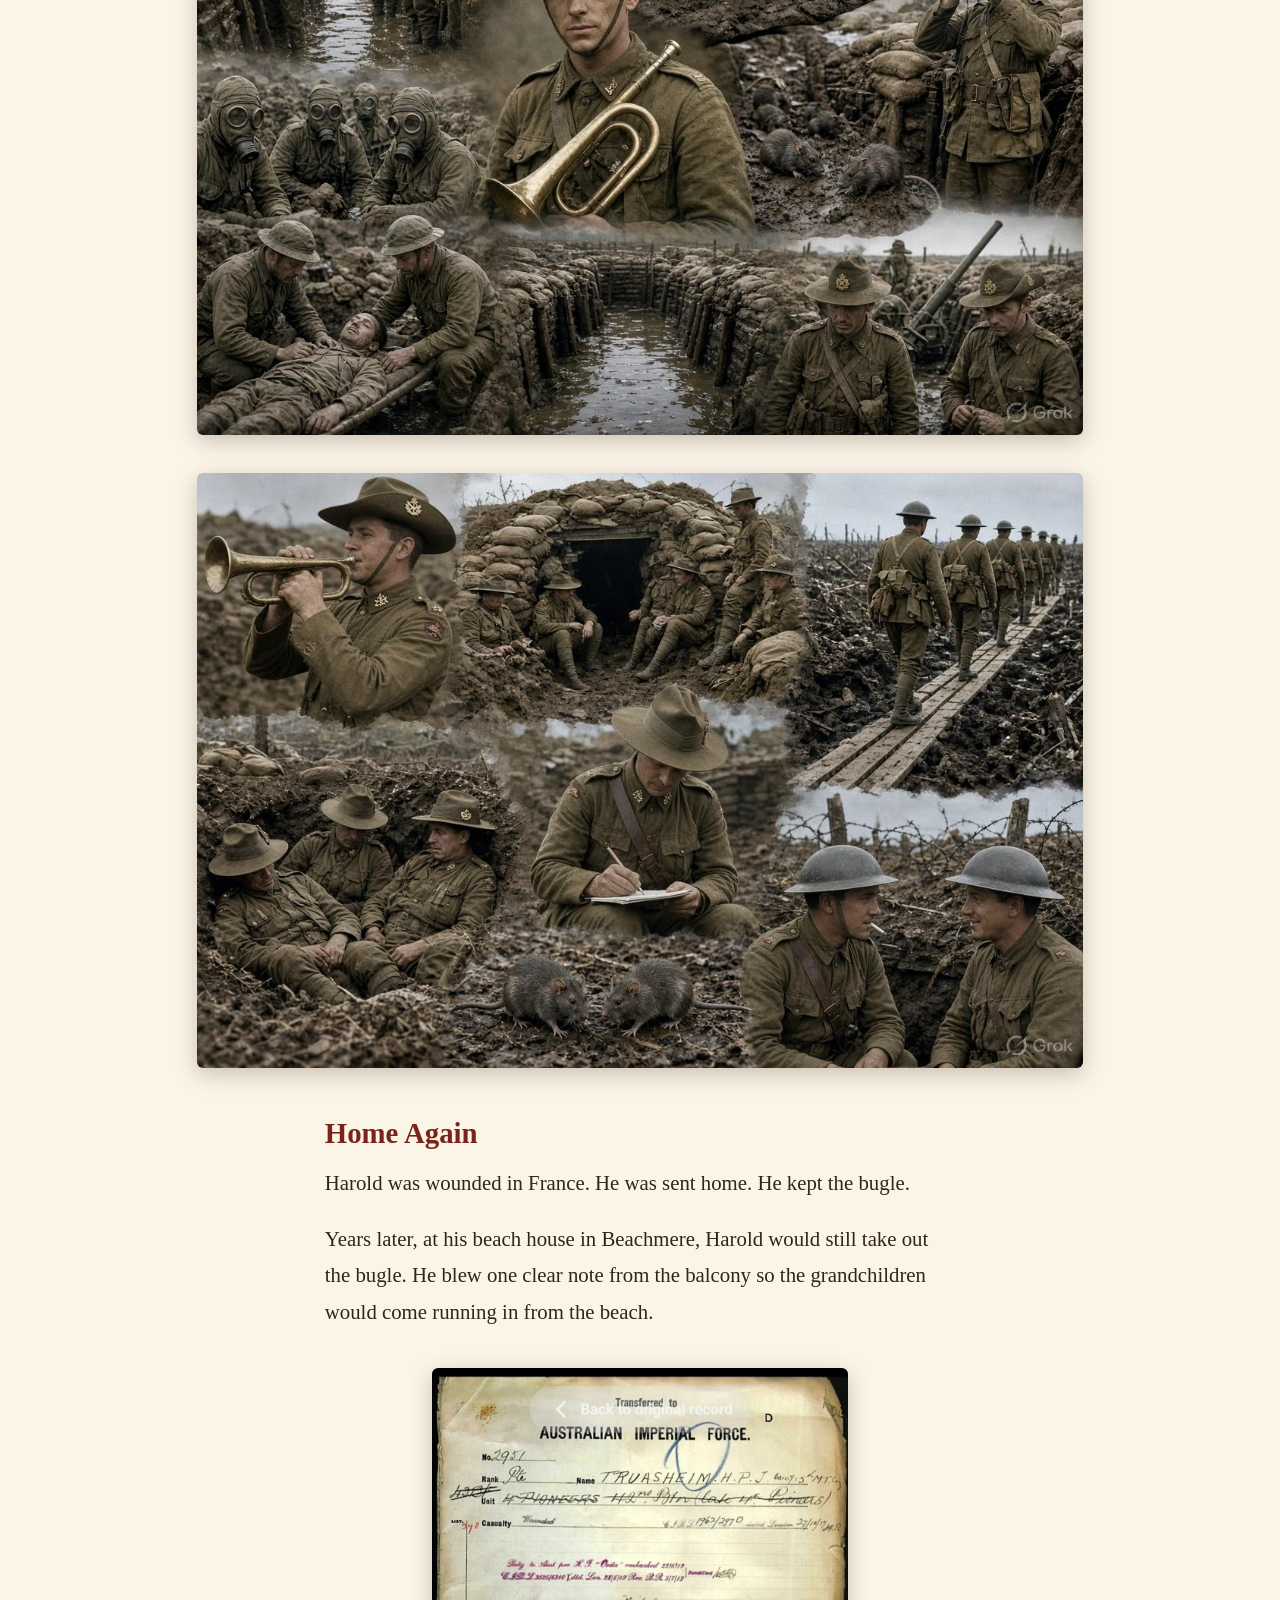
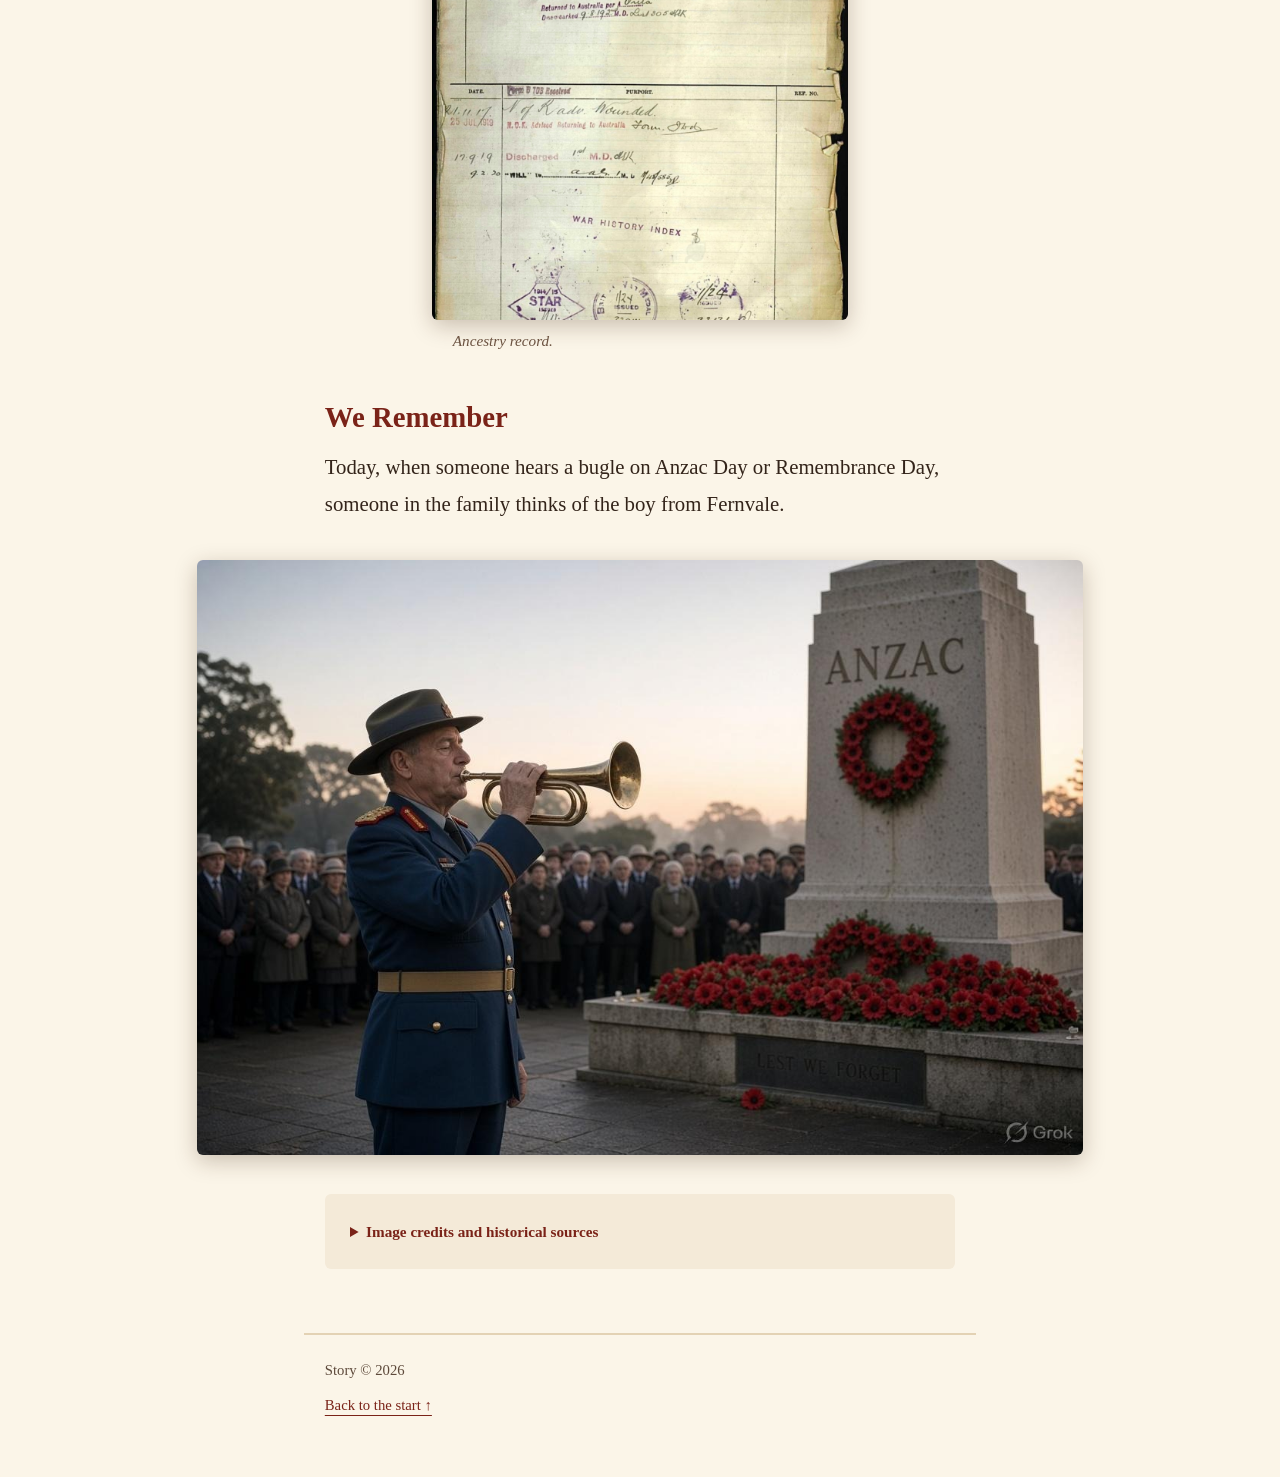
==== commit 4b5f292f: "Remove Why we remember section" ====
--- a/index.html
+++ b/index.html
@@ -1,3 +1,3 @@
 <!DOCTYPE html>
 
-<html lang="en-AU"><head><meta charset="utf-8"/><meta content="width=device-width,initial-scale=1" name="viewport"/><meta content="Harold’s family story: a young bugler from Fernvale, a remembered sound, and why we remember on Remembrance Day." name="description"/><title>My Granddad was a Bugler — Harold’s Story</title><link href="assets/site.css?v=20261107-oliver-style" rel="stylesheet"/><link href="https://robmac10.github.io/my-granddad-was-a-bugler/" rel="canonical"/><meta content="My Granddad was a Bugler — Harold’s Story" property="og:title"/><meta content="article" property="og:type"/><meta content="https://robmac10.github.io/my-granddad-was-a-bugler/" property="og:url"/><meta content="Harold’s family story: a young bugler from Fernvale, a remembered sound, and why we remember on Remembrance Day." property="og:description"/><meta content="https://robmac10.github.io/my-granddad-was-a-bugler/assets/images/harold-facebook-cover.jpg" property="og:image"/><meta content="https://robmac10.github.io/my-granddad-was-a-bugler/assets/images/harold-facebook-cover.jpg" property="og:image:secure_url"/><meta content="1200" property="og:image:width"/><meta content="630" property="og:image:height"/><meta content="image/jpeg" property="og:image:type"/><meta content="The complete My Granddad was a Bugler book cover beside the title Harold’s story on a warm cream background." property="og:image:alt"/><meta content="summary_large_image" name="twitter:card"/><meta content="My Granddad was a Bugler — Harold’s Story" name="twitter:title"/><meta content="Harold’s family story: a young bugler from Fernvale, a remembered sound, and why we remember on Remembrance Day." name="twitter:description"/><meta content="https://robmac10.github.io/my-granddad-was-a-bugler/assets/images/harold-facebook-cover.jpg" name="twitter:image"/><meta content="The complete My Granddad was a Bugler book cover beside the title Harold’s story on a warm cream background." name="twitter:image:alt"/></head><body><a class="skip" href="#story">Skip to Harold’s story</a><header class="wrap" id="home"><h1><svg aria-hidden="true" class="poppy-mark" focusable="false" height="44" viewbox="0 0 64 64" width="44"><circle cx="23" cy="22" fill="#ad3446" r="17"></circle><circle cx="42" cy="23" fill="#bb3c4e" r="17"></circle><circle cx="23" cy="42" fill="#bb3c4e" r="17"></circle><circle cx="42" cy="42" fill="#ad3446" r="17"></circle><circle cx="32" cy="32" fill="#352c2a" r="11"></circle></svg>My Granddad was a Bugler</h1><p class="subtitle">Harold’s story — a clear note and a family memory</p></header><main class="wrap"><article class="blog-article"><p class="article-intro">A bugle could call soldiers together. Years later, its clear note brought Harold’s grandchildren running in from the beach. This is his family’s story.</p><div class="opening"><figure class="portrait"><a aria-label="Open larger image: Illustrated cover with a bugle and red poppies." href="assets/images/story-01.jpg"><img alt="Illustrated cover with a bugle and red poppies." fetchpriority="high" height="1168" src="assets/images/story-01.jpg" width="784"/></a></figure></div><section aria-label="Harold’s story" id="story"><section class="story-part" id="part-1"><h2>The Boy from Fernvale</h2><p>Harold was just 18 in 1916 when he signed up for the war. He grew up in Fernvale, Queensland. By the time the war started, he already knew how to work hard.</p><p>Before the war, Harold worked as a butcher’s boy in Fernvale to help his family. His dad had died when Harold was only eight.</p><figure class="portrait"><a aria-label="Open larger image: Portrait-style picture of a young bugler holding his instrument." href="assets/images/story-02.jpg"><img alt="Portrait-style picture of a young bugler holding his instrument." height="1632" loading="lazy" src="assets/images/story-02.jpg" width="1216"/></a></figure></section><section class="story-part" id="part-2"><h2>Working Hard</h2><p>He wrapped meat, swept the floor, and learned to use a knife carefully. By the time he was fourteen, he had left school and was already earning his living.</p><p>Harold walked into a recruiting office in Brisbane and signed up. He had only just turned 18, and he was shorter than many of the other men. The officers looked at him and weren’t sure he would be strong enough for the usual soldier jobs, but they took him anyway.</p><figure class="portrait"><a aria-label="Open larger image: Harold’s attestation paper." href="assets/images/story-03.jpg?v=clean-attestation-20261107"><img alt="Harold’s attestation paper with its original official markings and handwriting." height="1436" loading="lazy" src="assets/images/story-03.jpg?v=clean-attestation-20261107" width="1070"/></a><figcaption>Ancestry record.</figcaption></figure></section><section class="story-part" id="part-3"><h2>The Clear Note</h2><p>He sailed from Brisbane on the troopship HMAT Boonah. The men went first to Egypt, where the 4th Pioneer Battalion was being formed. They trained in the heat and dust.</p><p>The battalion needed someone to play the bugle. One day in camp an officer asked if anyone could play. Young Harold said he could. The officer handed him a bugle and told him to show what he could do.</p><p>Harold put it to his lips and blew one clear, steady note. Then he tried a few of the calls. The officer listened and nodded. Harold got the job. He became a bugler for his unit.</p><figure class="landscape"><a aria-label="Open larger image: HMAT Boonah photograph." href="assets/images/story-04.jpg"><img alt="Historical photograph of the Australian troopship HMAT Boonah, about 1920." height="512" loading="lazy" src="assets/images/story-04.jpg" width="636"/></a></figure></section><section class="story-part" id="part-4"><h2>In the Trenches</h2><p>Later the battalion went to France. In winter the trenches were deep with mud. Cold water filled the bottom and the men stood in it for hours. Sometimes snow fell and lay on the frozen mud. The wind was sharp and hands went numb.</p><p>Harold was a bugler for his unit. The 4th Pioneer Battalion helped build and repair trenches. These were long, narrow ditches used by soldiers for protection and movement. Working in and around them could still be dangerous.</p><figure class="landscape"><a aria-label="Open larger image: Collage of soldiers and a bugler among muddy trenches." href="assets/images/story-05.jpg"><img alt="Collage of soldiers and a bugler among muddy trenches." height="784" loading="lazy" src="assets/images/story-05.jpg" width="1168"/></a></figure><div class="gallery"><figure class="landscape"><a aria-label="Open larger image: Collage of a bugler playing beside a trench and soldiers resting." href="assets/images/story-07.jpg"><img alt="Collage of a bugler playing beside a trench and soldiers resting." height="784" loading="lazy" src="assets/images/story-07.jpg" width="1168"/></a></figure></div></section><section class="story-part" id="home-again"><h2>Home Again</h2><p>Harold was wounded in France. He was sent home. He kept the bugle.</p><p>Years later, at his beach house in Beachmere, Harold would still take out the bugle. He blew one clear note from the balcony so the grandchildren would come running in from the beach.</p><figure class="portrait"><a aria-label="Open larger image: Harold’s service record." href="assets/images/story-09.jpg?v=clean-service-record-20261107"><img alt="Harold’s service record showing its original handwriting and official stamps." height="1432" loading="lazy" src="assets/images/story-09.jpg?v=clean-service-record-20261107" width="1080"/></a><figcaption>Ancestry record.</figcaption></figure></section><section class="story-part" id="part-6"><h2>We Remember</h2><p>Today, when someone hears a bugle on Anzac Day or Remembrance Day, someone in the family thinks of the boy from Fernvale.</p><figure class="landscape"><a aria-label="Open larger image: Illustration of a bugler playing beside an Anzac memorial and wreaths." href="assets/images/story-10.jpg"><img alt="Illustration of a bugler playing beside an Anzac memorial and wreaths." height="784" loading="lazy" src="assets/images/story-10.jpg" width="1168"/></a></figure></section></section><section class="remember" id="remember"><p class="eyebrow">11 November</p><h2><svg aria-hidden="true" class="poppy-mark" focusable="false" height="44" viewbox="0 0 64 64" width="44"><circle cx="23" cy="22" fill="#ad3446" r="17"></circle><circle cx="42" cy="23" fill="#bb3c4e" r="17"></circle><circle cx="23" cy="42" fill="#bb3c4e" r="17"></circle><circle cx="42" cy="42" fill="#ad3446" r="17"></circle><circle cx="32" cy="32" fill="#352c2a" r="11"></circle></svg>Why we remember</h2><p>Remembrance Day is a time to remember people who died or suffered in wars and armed conflicts. It is not a celebration of war.</p><p>At 11 am on 11 November 1918, an agreement called an <strong>armistice</strong> stopped fighting on the Western Front in Europe. This did not mean that every war everywhere had ended.</p><p>In Australia, people are encouraged to pause for one minute’s silence at 11 am on 11 November. We can remember those who served, think about families and civilians affected by war, and hope for peace.</p><p>Red poppies grew on damaged battlefields in northern France and Belgium. The red poppy became a symbol of remembrance.</p></section><details class="sources"><summary>Image credits and historical sources</summary><p>This family recollection has not been independently checked against service records. Some artwork is AI-generated. Illustrations are not presented as authenticated photographs.</p><p>The family identifies the two records as Ancestry records. Their contents have not been independently verified here.</p><p>Ship photograph: <a href="https://commons.wikimedia.org/wiki/File:HMAT_Boonah.jpg">HMAT Boonah, about 1920 — Wikimedia Commons</a>. Photographer not identified on the file page. The file is marked public domain under PD-Australia and PD-1996. This photograph shows the vessel, not a verified image of Harold’s voyage.</p><p>Creators and underlying rights for the other images have not been established; no public-domain status is claimed for them.</p><p>Historical context: <a href="https://www.awm.gov.au/commemoration/remembrance-day/traditions">Australian War Memorial: Origins of Remembrance Day</a>; <a href="https://www.awm.gov.au/commemoration/customs-and-ceremony/poppies">Flanders poppies</a>; <a href="https://www.awm.gov.au/commemoration/customs-and-ceremony/last-post">The Last Post</a>.</p><p>4th Pioneer Battalion and trenches: Australian War Memorial records show members <a href="https://www.awm.gov.au/collection/E03358">moving up to the trenches at Le Verguier</a>, <a href="https://www.awm.gov.au/collection/C1223148">digging a support trench at Hamel</a>, and <a href="https://www.awm.gov.au/collection/P11031309">repairing communication trenches near Pozières</a>. These establish the unit’s work, not Harold’s individual duties or where he sounded his bugle.</p></details></article></main><footer class="wrap"><p>Story © 2026</p><p><a href="#home">Back to the start ↑</a></p></footer></body></html>+<html lang="en-AU"><head><meta charset="utf-8"/><meta content="width=device-width,initial-scale=1" name="viewport"/><meta content="Harold’s family story: a young bugler from Fernvale, and a remembered sound." name="description"/><title>My Granddad was a Bugler — Harold’s Story</title><link href="assets/site.css?v=20261107-oliver-style" rel="stylesheet"/><link href="https://robmac10.github.io/my-granddad-was-a-bugler/" rel="canonical"/><meta content="My Granddad was a Bugler — Harold’s Story" property="og:title"/><meta content="article" property="og:type"/><meta content="https://robmac10.github.io/my-granddad-was-a-bugler/" property="og:url"/><meta content="Harold’s family story: a young bugler from Fernvale, and a remembered sound." property="og:description"/><meta content="https://robmac10.github.io/my-granddad-was-a-bugler/assets/images/harold-facebook-cover.jpg" property="og:image"/><meta content="https://robmac10.github.io/my-granddad-was-a-bugler/assets/images/harold-facebook-cover.jpg" property="og:image:secure_url"/><meta content="1200" property="og:image:width"/><meta content="630" property="og:image:height"/><meta content="image/jpeg" property="og:image:type"/><meta content="The complete My Granddad was a Bugler book cover beside the title Harold’s story on a warm cream background." property="og:image:alt"/><meta content="summary_large_image" name="twitter:card"/><meta content="My Granddad was a Bugler — Harold’s Story" name="twitter:title"/><meta content="Harold’s family story: a young bugler from Fernvale, and a remembered sound." name="twitter:description"/><meta content="https://robmac10.github.io/my-granddad-was-a-bugler/assets/images/harold-facebook-cover.jpg" name="twitter:image"/><meta content="The complete My Granddad was a Bugler book cover beside the title Harold’s story on a warm cream background." name="twitter:image:alt"/></head><body><a class="skip" href="#story">Skip to Harold’s story</a><header class="wrap" id="home"><h1><svg aria-hidden="true" class="poppy-mark" focusable="false" height="44" viewbox="0 0 64 64" width="44"><circle cx="23" cy="22" fill="#ad3446" r="17"></circle><circle cx="42" cy="23" fill="#bb3c4e" r="17"></circle><circle cx="23" cy="42" fill="#bb3c4e" r="17"></circle><circle cx="42" cy="42" fill="#ad3446" r="17"></circle><circle cx="32" cy="32" fill="#352c2a" r="11"></circle></svg>My Granddad was a Bugler</h1><p class="subtitle">Harold’s story — a clear note and a family memory</p></header><main class="wrap"><article class="blog-article"><p class="article-intro">A bugle could call soldiers together. Years later, its clear note brought Harold’s grandchildren running in from the beach. This is his family’s story.</p><div class="opening"><figure class="portrait"><a aria-label="Open larger image: Illustrated cover with a bugle and red poppies." href="assets/images/story-01.jpg"><img alt="Illustrated cover with a bugle and red poppies." fetchpriority="high" height="1168" src="assets/images/story-01.jpg" width="784"/></a></figure></div><section aria-label="Harold’s story" id="story"><section class="story-part" id="part-1"><h2>The Boy from Fernvale</h2><p>Harold was just 18 in 1916 when he signed up for the war. He grew up in Fernvale, Queensland. By the time the war started, he already knew how to work hard.</p><p>Before the war, Harold worked as a butcher’s boy in Fernvale to help his family. His dad had died when Harold was only eight.</p><figure class="portrait"><a aria-label="Open larger image: Portrait-style picture of a young bugler holding his instrument." href="assets/images/story-02.jpg"><img alt="Portrait-style picture of a young bugler holding his instrument." height="1632" loading="lazy" src="assets/images/story-02.jpg" width="1216"/></a></figure></section><section class="story-part" id="part-2"><h2>Working Hard</h2><p>He wrapped meat, swept the floor, and learned to use a knife carefully. By the time he was fourteen, he had left school and was already earning his living.</p><p>Harold walked into a recruiting office in Brisbane and signed up. He had only just turned 18, and he was shorter than many of the other men. The officers looked at him and weren’t sure he would be strong enough for the usual soldier jobs, but they took him anyway.</p><figure class="portrait"><a aria-label="Open larger image: Harold’s attestation paper." href="assets/images/story-03.jpg?v=clean-attestation-20261107"><img alt="Harold’s attestation paper with its original official markings and handwriting." height="1436" loading="lazy" src="assets/images/story-03.jpg?v=clean-attestation-20261107" width="1070"/></a><figcaption>Ancestry record.</figcaption></figure></section><section class="story-part" id="part-3"><h2>The Clear Note</h2><p>He sailed from Brisbane on the troopship HMAT Boonah. The men went first to Egypt, where the 4th Pioneer Battalion was being formed. They trained in the heat and dust.</p><p>The battalion needed someone to play the bugle. One day in camp an officer asked if anyone could play. Young Harold said he could. The officer handed him a bugle and told him to show what he could do.</p><p>Harold put it to his lips and blew one clear, steady note. Then he tried a few of the calls. The officer listened and nodded. Harold got the job. He became a bugler for his unit.</p><figure class="landscape"><a aria-label="Open larger image: HMAT Boonah photograph." href="assets/images/story-04.jpg"><img alt="Historical photograph of the Australian troopship HMAT Boonah, about 1920." height="512" loading="lazy" src="assets/images/story-04.jpg" width="636"/></a></figure></section><section class="story-part" id="part-4"><h2>In the Trenches</h2><p>Later the battalion went to France. In winter the trenches were deep with mud. Cold water filled the bottom and the men stood in it for hours. Sometimes snow fell and lay on the frozen mud. The wind was sharp and hands went numb.</p><p>Harold was a bugler for his unit. The 4th Pioneer Battalion helped build and repair trenches. These were long, narrow ditches used by soldiers for protection and movement. Working in and around them could still be dangerous.</p><figure class="landscape"><a aria-label="Open larger image: Collage of soldiers and a bugler among muddy trenches." href="assets/images/story-05.jpg"><img alt="Collage of soldiers and a bugler among muddy trenches." height="784" loading="lazy" src="assets/images/story-05.jpg" width="1168"/></a></figure><div class="gallery"><figure class="landscape"><a aria-label="Open larger image: Collage of a bugler playing beside a trench and soldiers resting." href="assets/images/story-07.jpg"><img alt="Collage of a bugler playing beside a trench and soldiers resting." height="784" loading="lazy" src="assets/images/story-07.jpg" width="1168"/></a></figure></div></section><section class="story-part" id="home-again"><h2>Home Again</h2><p>Harold was wounded in France. He was sent home. He kept the bugle.</p><p>Years later, at his beach house in Beachmere, Harold would still take out the bugle. He blew one clear note from the balcony so the grandchildren would come running in from the beach.</p><figure class="portrait"><a aria-label="Open larger image: Harold’s service record." href="assets/images/story-09.jpg?v=clean-service-record-20261107"><img alt="Harold’s service record showing its original handwriting and official stamps." height="1432" loading="lazy" src="assets/images/story-09.jpg?v=clean-service-record-20261107" width="1080"/></a><figcaption>Ancestry record.</figcaption></figure></section><section class="story-part" id="part-6"><h2>We Remember</h2><p>Today, when someone hears a bugle on Anzac Day or Remembrance Day, someone in the family thinks of the boy from Fernvale.</p><figure class="landscape"><a aria-label="Open larger image: Illustration of a bugler playing beside an Anzac memorial and wreaths." href="assets/images/story-10.jpg"><img alt="Illustration of a bugler playing beside an Anzac memorial and wreaths." height="784" loading="lazy" src="assets/images/story-10.jpg" width="1168"/></a></figure></section></section><details class="sources"><summary>Image credits and historical sources</summary><p>This family recollection has not been independently checked against service records. Some artwork is AI-generated. Illustrations are not presented as authenticated photographs.</p><p>The family identifies the two records as Ancestry records. Their contents have not been independently verified here.</p><p>Ship photograph: <a href="https://commons.wikimedia.org/wiki/File:HMAT_Boonah.jpg">HMAT Boonah, about 1920 — Wikimedia Commons</a>. Photographer not identified on the file page. The file is marked public domain under PD-Australia and PD-1996. This photograph shows the vessel, not a verified image of Harold’s voyage.</p><p>Creators and underlying rights for the other images have not been established; no public-domain status is claimed for them.</p><p>Historical context: <a href="https://www.awm.gov.au/commemoration/remembrance-day/traditions">Australian War Memorial: Origins of Remembrance Day</a>; <a href="https://www.awm.gov.au/commemoration/customs-and-ceremony/poppies">Flanders poppies</a>; <a href="https://www.awm.gov.au/commemoration/customs-and-ceremony/last-post">The Last Post</a>.</p><p>4th Pioneer Battalion and trenches: Australian War Memorial records show members <a href="https://www.awm.gov.au/collection/E03358">moving up to the trenches at Le Verguier</a>, <a href="https://www.awm.gov.au/collection/C1223148">digging a support trench at Hamel</a>, and <a href="https://www.awm.gov.au/collection/P11031309">repairing communication trenches near Pozières</a>. These establish the unit’s work, not Harold’s individual duties or where he sounded his bugle.</p></details></article></main><footer class="wrap"><p>Story © 2026</p><p><a href="#home">Back to the start ↑</a></p></footer></body></html>
